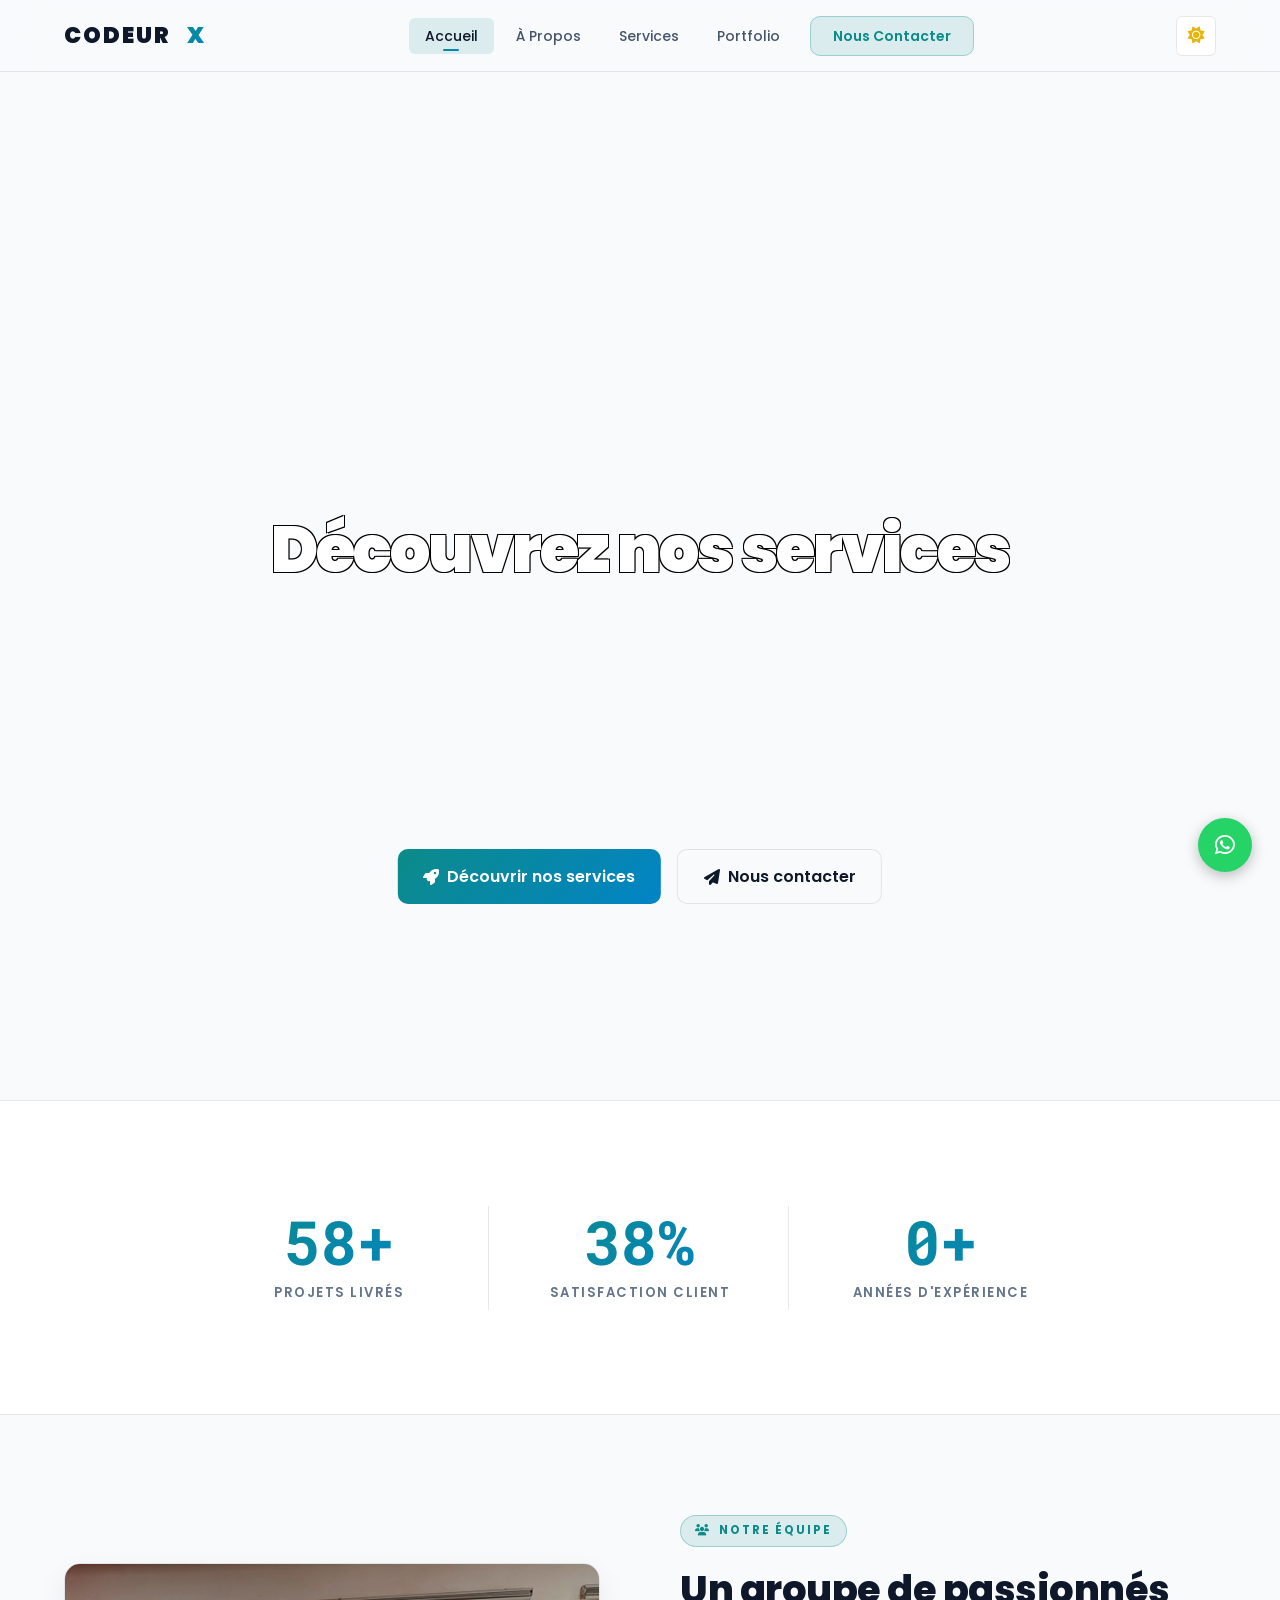
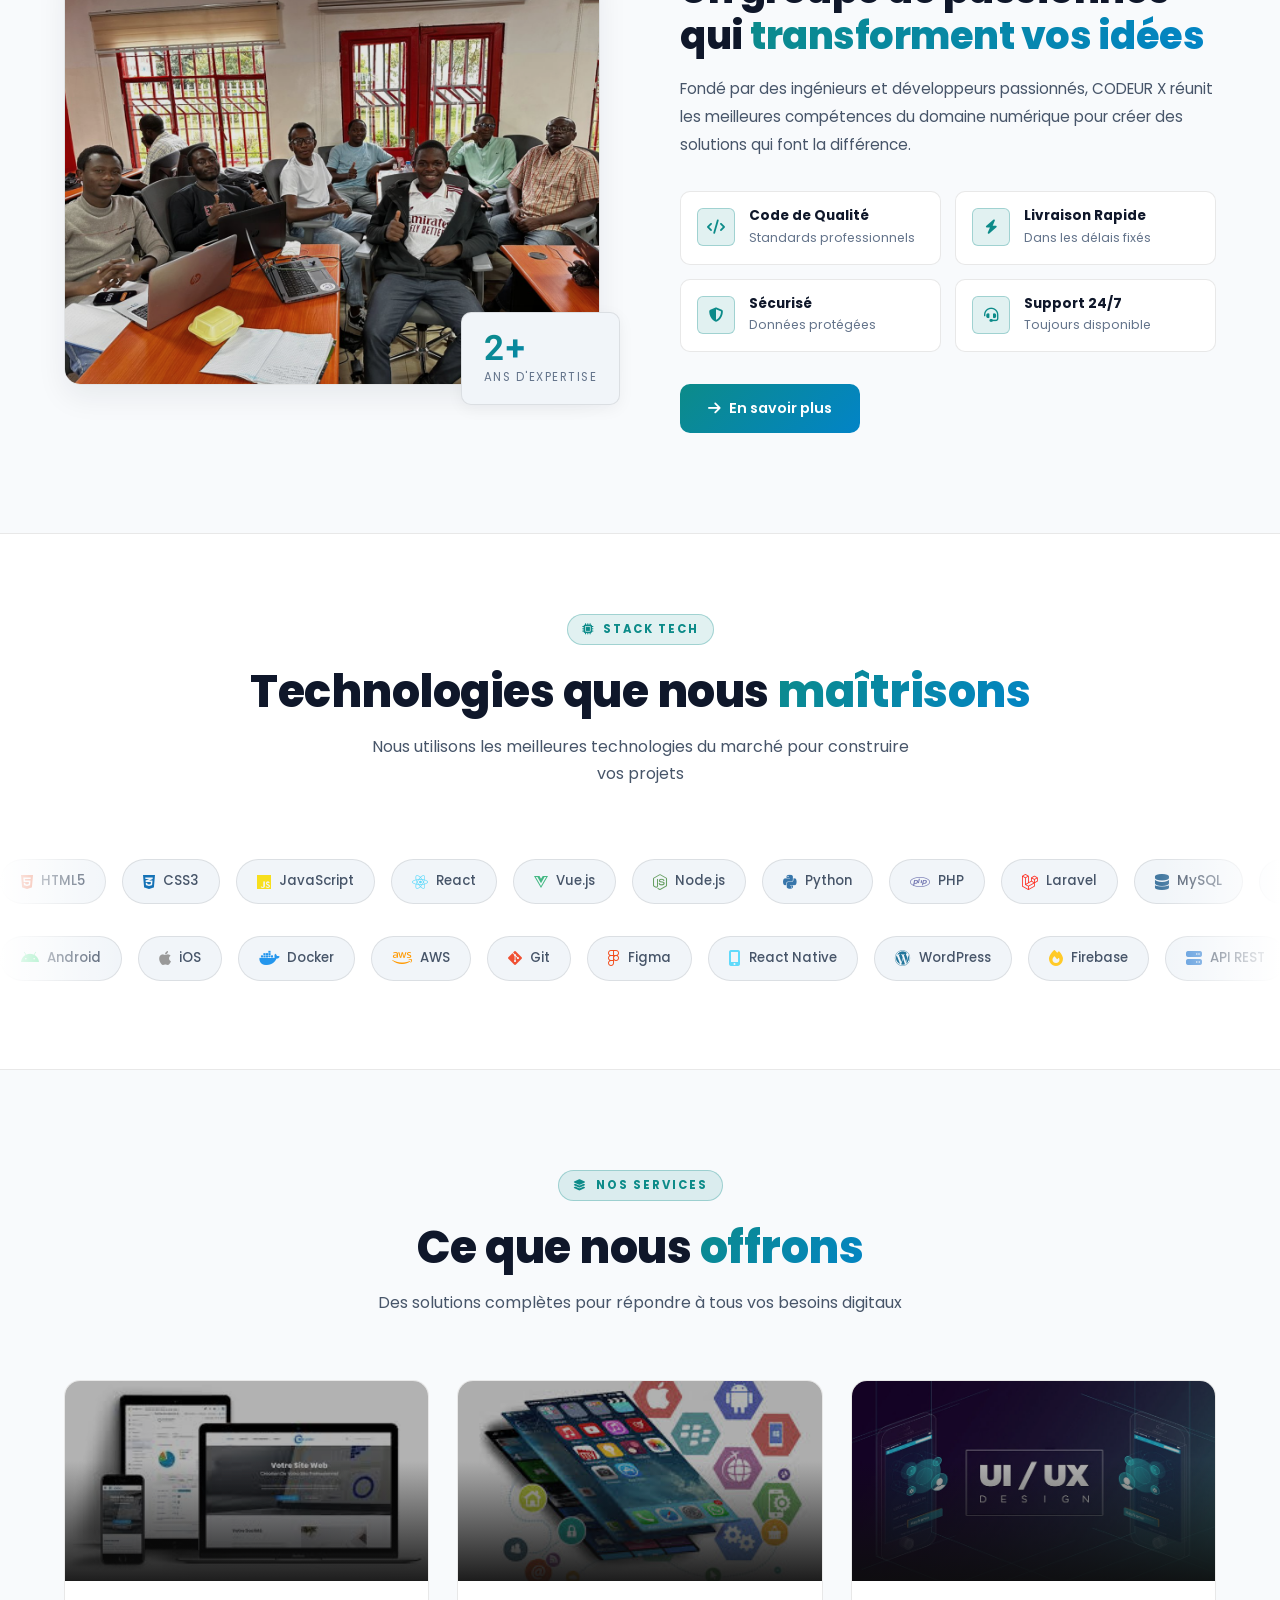
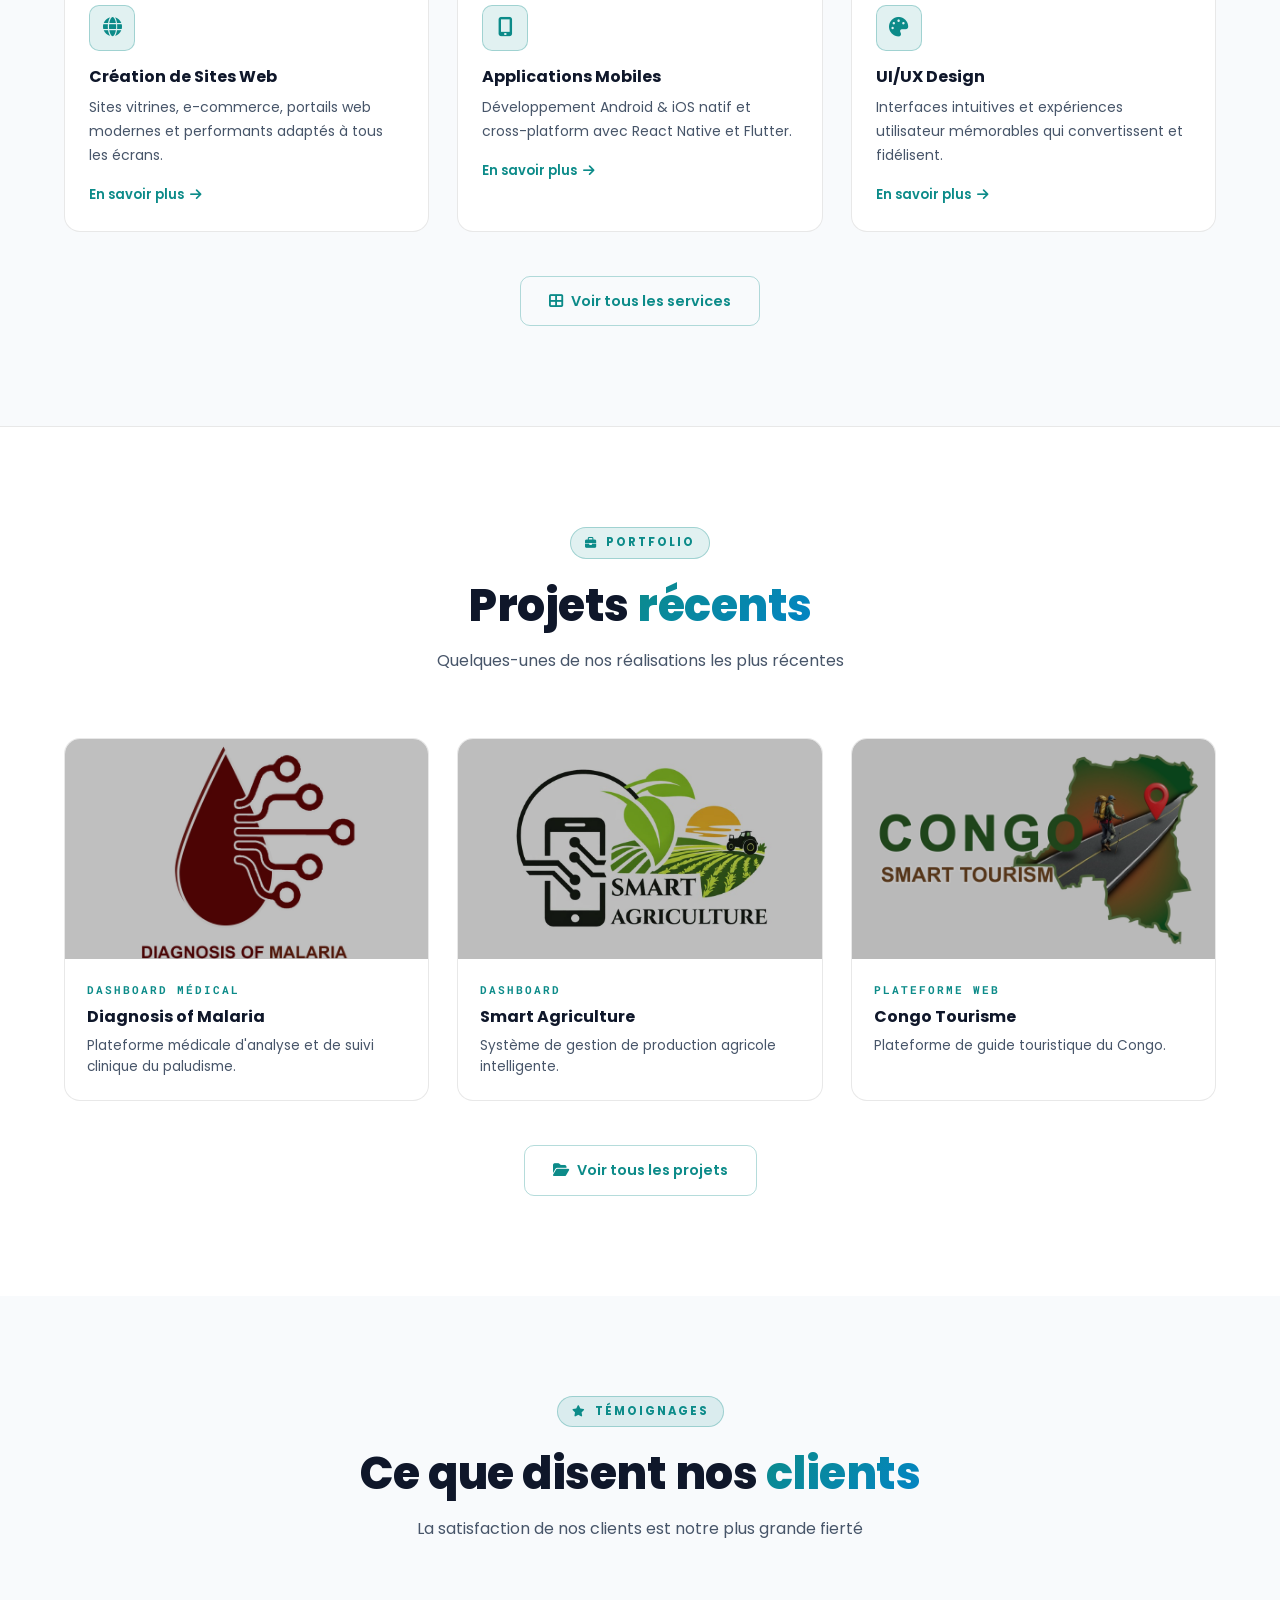
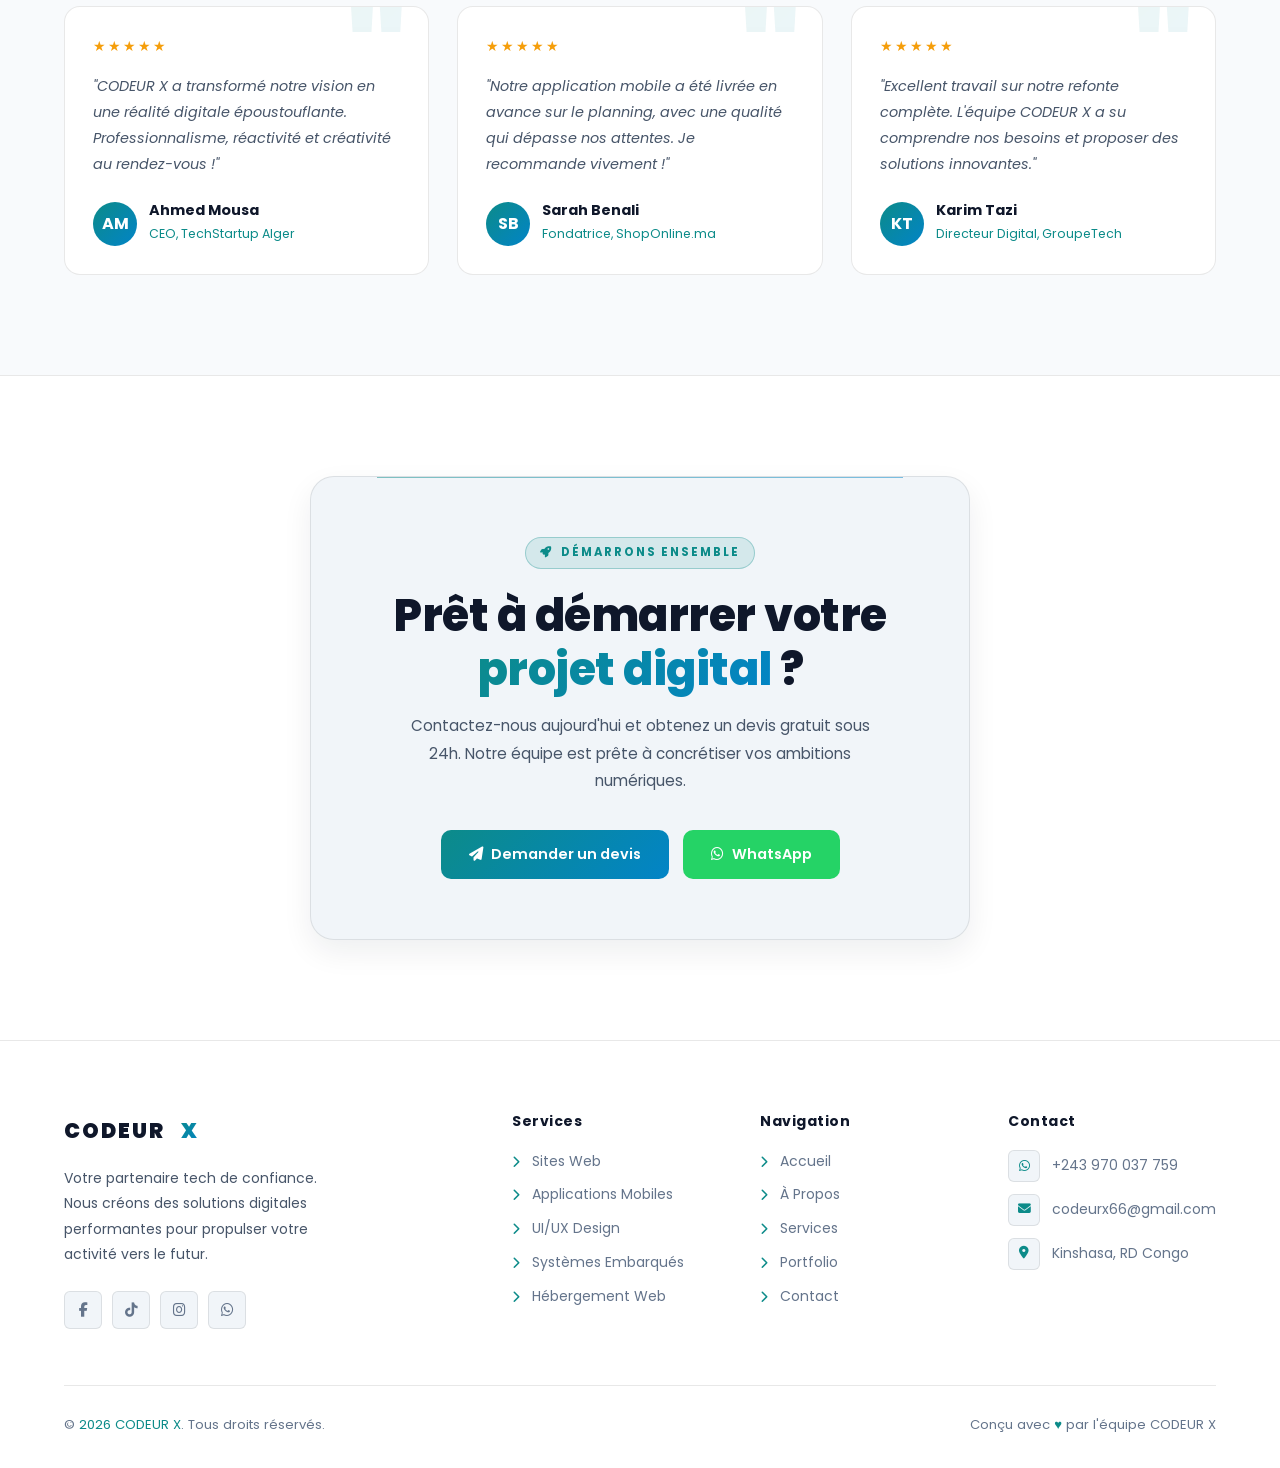
==== index.html @ e2719b49 "Ajout du 4ᵉ service Multimédia, deuxième vidéo hero, titre centré et boutons en bas" ====
<!DOCTYPE html>
<html lang="fr">

<head>
  <meta charset="UTF-8" />
  <meta name="viewport" content="width=device-width, initial-scale=1.0, maximum-scale=1.0, user-scalable=no" />
  <meta name="description"
    content="CODEUR X — Groupe de développeurs professionnels. Sites web, applications mobiles, UI/UX design et solutions digitales sur mesure." />
  <meta content="Codeur X, développement web, applications mobiles, UI/UX design, Congo" name="keywords" />
  <title>CODEUR X — Votre vision, notre code | Solutions Digitales</title>

  <link href="img/cx-4.png" rel="icon" />

  <!-- Fonts -->
  <link rel="preconnect" href="https://fonts.googleapis.com" />
  <link
    href="https://fonts.googleapis.com/css2?family=Poppins:wght@300;400;500;600;700;800;900&family=Roboto+Mono:wght@400;500;700&display=swap"
    rel="stylesheet" />

  <!-- Icons -->
  <link rel="stylesheet" href="https://cdn.jsdelivr.net/npm/@fortawesome/fontawesome-free@6.5.0/css/all.min.css" />

  <!-- Main CSS -->
  <link rel="stylesheet" href="css/style.css" />

  <script>
    (function () {
      const t = localStorage.getItem('cx-theme') ||
        (window.matchMedia && window.matchMedia('(prefers-color-scheme: light)').matches ? 'light' : 'dark');
      document.documentElement.setAttribute('data-theme', t);
    })();
  </script>

  <style>
    /* Scroll progress bar */
    #scrollProgress {
      position: fixed;
      top: 0;
      left: 0;
      height: 2px;
      width: 0%;
      background: var(--teal);
      z-index: 99999;
      transition: width 0.1s linear;
      box-shadow: none;
    }
  </style>
</head>

<body>

  <!-- Scroll Progress -->
  <div id="scrollProgress"></div>

  <!-- Nav Overlay (mobile) -->
  <div class="nav-overlay" id="navOverlay"></div>

  <!-- =====================
       NAVBAR
       ===================== -->
  <nav class="navbar" id="navbar">
    <div class="nav-inner">
      <a href="index.html" class="nav-logo" aria-label="CODEUR X Accueil">
        CODEUR&nbsp;<span class="logo-x">X</span>
      </a>

      <ul class="nav-menu" id="navMenu">
        <li><a href="index.html" class="nav-link active">Accueil</a></li>
        <li><a href="about.html" class="nav-link">À Propos</a></li>
        <li><a href="services.html" class="nav-link">Services</a></li>
        <li><a href="portfolio.html" class="nav-link">Portfolio</a></li>
        <li><a href="contact.html" class="nav-cta">Nous Contacter</a></li>
        <li class="nav-theme-item">
          <button class="theme-toggle mobile-theme-btn" aria-label="Changer de thème"
            title="Basculer Mode Clair / Sombre">
            <span class="theme-btn-content">
              <span class="theme-label"><i class="fas fa-circle-half-stroke"></i> Thème</span>
              <span class="theme-icons-box">
                <i class="fas fa-moon theme-icon-dark"></i>
                <i class="fas fa-sun theme-icon-light"></i>
              </span>
            </span>
          </button>
        </li>
      </ul>

      <div class="nav-actions">
        <button id="themeToggle" class="theme-toggle desktop-theme-btn" aria-label="Changer de thème"
          title="Basculer Mode Clair / Sombre">
          <i class="fas fa-moon theme-icon-dark"></i>
          <i class="fas fa-sun theme-icon-light"></i>
        </button>
        <button class="hamburger" id="hamburger" aria-label="Menu">
          <span></span><span></span><span></span>
        </button>
      </div>
    </div>
  </nav>

  <!-- =====================
       HERO SECTION
       ===================== -->
  <section class="hero" id="home">
    <video class="hero-video" src="video/video1.mp4" autoplay muted loop playsinline
      style="position:absolute;inset:0;width:100%;height:100%;object-fit:cover;z-index:1;"></video>
    <div class="hero-content container">
      <div class="hero-inner">
        <h1 class="hero-title hero-title-center">Découvrez nos services</h1>
        <div class="hero-actions hero-actions-bottom">
          <a href="services.html" class="btn btn-primary"><i class="fas fa-rocket"></i> Découvrir nos services</a>
          <a href="contact.html" class="btn btn-secondary"><i class="fas fa-paper-plane"></i> Nous contacter</a>
        </div>
      </div>
    </div>
  </section>

  <!-- =====================
       STATS SECTION
       ===================== -->
  <section class="stats-section">
    <div class="container">
      <div class="stats-grid">
        <div class="stat-item reveal">
          <div class="stat-number">
            <span class="stat-count" data-target="150" data-suffix="+">0+</span>
          </div>
          <div class="stat-label">Projets Livrés</div>
        </div>
        <div class="stat-item reveal delay-1">
          <div class="stat-number">
            <span class="stat-count" data-target="97" data-suffix="%">0%</span>
          </div>
          <div class="stat-label">Satisfaction Client</div>
        </div>
        <div class="stat-item reveal delay-2">
          <div class="stat-number">
            <span class="stat-count" data-target="2" data-suffix="+">0+</span>
          </div>
          <div class="stat-label">Années D'expérience</div>
        </div>
      </div>
    </div>
  </section>

  <!-- =====================
       ABOUT PREVIEW
       ===================== -->
  <section class="about-preview">
    <div class="container">
      <div class="about-preview-grid">
        <div class="about-image-wrap reveal-left">
          <div class="about-image-main">
            <img src="img/Equipe.jpeg" alt="Équipe CODEUR X" loading="lazy" />
          </div>
          <div class="about-badge-float">
            <div class="num">2+</div>
            <div class="lbl">Ans d'expertise</div>
          </div>
        </div>

        <div class="reveal-right">
          <div class="section-tag"><i class="fas fa-users"></i> Notre Équipe</div>
          <h2 style="font-size:clamp(1.6rem,3.5vw,2.4rem);margin-bottom:16px;letter-spacing:-0.5px;">
            Un groupe de passionnés qui <span class="gradient-text">transforment vos idées</span>
          </h2>
          <p style="color:var(--text-secondary);line-height:1.85;margin-bottom:30px;font-size:0.95rem;">
            Fondé par des ingénieurs et développeurs passionnés, CODEUR X réunit les meilleures compétences du
            domaine numérique pour créer des solutions qui font la différence.
          </p>

          <div class="about-features">
            <div class="feature-item">
              <div class="feature-icon"><i class="fas fa-code"></i></div>
              <div>
                <h5>Code de Qualité</h5>
                <p>Standards professionnels</p>
              </div>
            </div>
            <div class="feature-item">
              <div class="feature-icon"><i class="fas fa-bolt"></i></div>
              <div>
                <h5>Livraison Rapide</h5>
                <p>Dans les délais fixés</p>
              </div>
            </div>
            <div class="feature-item">
              <div class="feature-icon"><i class="fas fa-shield-alt"></i></div>
              <div>
                <h5>Sécurisé</h5>
                <p>Données protégées</p>
              </div>
            </div>
            <div class="feature-item">
              <div class="feature-icon"><i class="fas fa-headset"></i></div>
              <div>
                <h5>Support 24/7</h5>
                <p>Toujours disponible</p>
              </div>
            </div>
          </div>

          <div style="margin-top:32px;">
            <a href="about.html" class="btn btn-primary">
              <i class="fas fa-arrow-right"></i> En savoir plus
            </a>
          </div>
        </div>
      </div>
    </div>
  </section>

  <!-- =====================
       TECHNOLOGIES
       ===================== -->
  <section class="tech-section">
    <div class="container">
      <div class="section-header reveal">
        <div class="section-tag"><i class="fas fa-microchip"></i> Stack Tech</div>
        <h2>Technologies que nous <span class="gradient-text">maîtrisons</span></h2>
        <p>Nous utilisons les meilleures technologies du marché pour construire vos projets</p>
      </div>
    </div>

    <div class="tech-marquee-wrap" style="margin-bottom:16px;">
      <div class="tech-marquee">
        <div class="tech-item"><i class="fab fa-html5" style="color:#e34f26;"></i> HTML5</div>
        <div class="tech-item"><i class="fab fa-css3-alt" style="color:#1572b6;"></i> CSS3</div>
        <div class="tech-item"><i class="fab fa-js" style="color:#f7df1e;"></i> JavaScript</div>
        <div class="tech-item"><i class="fab fa-react" style="color:#61dafb;"></i> React</div>
        <div class="tech-item"><i class="fab fa-vuejs" style="color:#42b883;"></i> Vue.js</div>
        <div class="tech-item"><i class="fab fa-node-js" style="color:#68a063;"></i> Node.js</div>
        <div class="tech-item"><i class="fab fa-python" style="color:#3776ab;"></i> Python</div>
        <div class="tech-item"><i class="fab fa-php" style="color:#777bb4;"></i> PHP</div>
        <div class="tech-item"><i class="fab fa-laravel" style="color:#ff2d20;"></i> Laravel</div>
        <div class="tech-item"><i class="fas fa-database" style="color:#4479a1;"></i> MySQL</div>
        <div class="tech-item">
          <img src="img/Pc.png" alt="Packet Tracer" style="width:20px;height:20px;object-fit:contain;"> Packet Tracer
        </div>
        <div class="tech-item">
          <img src="img/gns.png" alt="GNS3" style="width:20px;height:20px;object-fit:contain;"> GNS3
        </div>
        <!-- Duplicate for infinite scroll -->
        <div class="tech-item"><i class="fab fa-html5" style="color:#e34f26;"></i> HTML5</div>
        <div class="tech-item"><i class="fab fa-css3-alt" style="color:#1572b6;"></i> CSS3</div>
        <div class="tech-item"><i class="fab fa-js" style="color:#f7df1e;"></i> JavaScript</div>
        <div class="tech-item"><i class="fab fa-react" style="color:#61dafb;"></i> React</div>
        <div class="tech-item"><i class="fab fa-vuejs" style="color:#42b883;"></i> Vue.js</div>
        <div class="tech-item"><i class="fab fa-node-js" style="color:#68a063;"></i> Node.js</div>
        <div class="tech-item"><i class="fab fa-python" style="color:#3776ab;"></i> Python</div>
        <div class="tech-item"><i class="fab fa-php" style="color:#777bb4;"></i> PHP</div>
        <div class="tech-item"><i class="fab fa-laravel" style="color:#ff2d20;"></i> Laravel</div>
        <div class="tech-item"><i class="fas fa-database" style="color:#4479a1;"></i> MySQL</div>
      </div>
    </div>

    <div class="tech-marquee-wrap">
      <div class="tech-marquee reverse">
        <div class="tech-item"><i class="fab fa-android" style="color:#3ddc84;"></i> Android</div>
        <div class="tech-item"><i class="fab fa-apple" style="color:#999;"></i> iOS</div>
        <div class="tech-item"><i class="fab fa-docker" style="color:#2496ed;"></i> Docker</div>
        <div class="tech-item"><i class="fab fa-aws" style="color:#ff9900;"></i> AWS</div>
        <div class="tech-item"><i class="fab fa-git-alt" style="color:#f05032;"></i> Git</div>
        <div class="tech-item"><i class="fab fa-figma" style="color:#f24e1e;"></i> Figma</div>
        <div class="tech-item"><i class="fas fa-mobile-alt" style="color:#61dafb;"></i> React Native</div>
        <div class="tech-item"><i class="fab fa-wordpress" style="color:#21759b;"></i> WordPress</div>
        <div class="tech-item"><i class="fas fa-fire" style="color:#ffca28;"></i> Firebase</div>
        <div class="tech-item"><i class="fas fa-server" style="color:#4a90d9;"></i> API REST</div>
        <!-- Duplicate -->
        <div class="tech-item"><i class="fab fa-android" style="color:#3ddc84;"></i> Android</div>
        <div class="tech-item"><i class="fab fa-apple" style="color:#999;"></i> iOS</div>
        <div class="tech-item"><i class="fab fa-docker" style="color:#2496ed;"></i> Docker</div>
        <div class="tech-item"><i class="fab fa-aws" style="color:#ff9900;"></i> AWS</div>
        <div class="tech-item"><i class="fab fa-git-alt" style="color:#f05032;"></i> Git</div>
        <div class="tech-item"><i class="fab fa-figma" style="color:#f24e1e;"></i> Figma</div>
        <div class="tech-item"><i class="fas fa-mobile-alt" style="color:#61dafb;"></i> React Native</div>
        <div class="tech-item"><i class="fab fa-wordpress" style="color:#21759b;"></i> WordPress</div>
        <div class="tech-item"><i class="fas fa-fire" style="color:#ffca28;"></i> Firebase</div>
        <div class="tech-item"><i class="fas fa-server" style="color:#4a90d9;"></i> API REST</div>
      </div>
    </div>
  </section>

  <!-- =====================
       SERVICES PREVIEW
       ===================== -->
  <section style="background:var(--bg-base);padding:100px 0;">
    <div class="container">
      <div class="section-header reveal">
        <div class="section-tag"><i class="fas fa-layer-group"></i> Nos Services</div>
        <h2>Ce que nous <span class="gradient-text">offrons</span></h2>
        <p>Des solutions complètes pour répondre à tous vos besoins digitaux</p>
      </div>

      <div class="grid-3">
        <div class="service-card reveal delay-1">
          <div class="service-card-img-wrap">
            <img class="service-card-img" src="img/Site.jpg" alt="Création de sites web" loading="lazy" />
            <div class="overlay"></div>
          </div>
          <div class="service-card-body">
            <div class="service-icon-wrap"><i class="fas fa-globe"></i></div>
            <h3>Création de Sites Web</h3>
            <p>Sites vitrines, e-commerce, portails web modernes et performants adaptés à tous les écrans.</p>
            <a href="services.html" class="service-link">En savoir plus <i class="fas fa-arrow-right"></i></a>
          </div>
        </div>

        <div class="service-card reveal delay-2">
          <div class="service-card-img-wrap">
            <img class="service-card-img" src="img/App.jpg" alt="Applications mobiles" loading="lazy" />
            <div class="overlay"></div>
          </div>
          <div class="service-card-body">
            <div class="service-icon-wrap"><i class="fas fa-mobile-alt"></i></div>
            <h3>Applications Mobiles</h3>
            <p>Développement Android &amp; iOS natif et cross-platform avec React Native et Flutter.</p>
            <a href="services.html" class="service-link">En savoir plus <i class="fas fa-arrow-right"></i></a>
          </div>
        </div>

        <div class="service-card reveal delay-3">
          <div class="service-card-img-wrap">
            <img class="service-card-img" src="img/Ux.jpg" alt="UI/UX Design" loading="lazy" />
            <div class="overlay"></div>
          </div>
          <div class="service-card-body">
            <div class="service-icon-wrap"><i class="fas fa-palette"></i></div>
            <h3>UI/UX Design</h3>
            <p>Interfaces intuitives et expériences utilisateur mémorables qui convertissent et fidélisent.</p>
            <a href="services.html" class="service-link">En savoir plus <i class="fas fa-arrow-right"></i></a>
          </div>
        </div>
      </div>

      <div style="text-align:center;margin-top:44px;">
        <a href="services.html" class="btn btn-ghost"><i class="fas fa-th-large"></i> Voir tous les services</a>
      </div>
    </div>
  </section>

  <!-- =====================
       RECENT PROJECTS
       ===================== -->
  <section style="background:var(--bg-surface);border-top:1px solid var(--border);padding:100px 0;">
    <div class="container">
      <div class="section-header reveal">
        <div class="section-tag"><i class="fas fa-briefcase"></i> Portfolio</div>
        <h2>Projets <span class="gradient-text">récents</span></h2>
        <p>Quelques-unes de nos réalisations les plus récentes</p>
      </div>

      <div class="grid-3">
        <!-- Projet 1 -->
        <div class="project-card reveal delay-1">
          <div class="project-img-wrap">
            <img class="project-img" src="img/malaria .jpeg" alt="Prédiction du Paludisme" loading="lazy" />
            <div class="project-overlay">
              <a href="portfolio.html" class="project-action"><i class="fas fa-eye"></i></a>
            </div>
          </div>
          <div class="project-body">
            <div class="project-cat">Dashboard Médical</div>
            <h3>Diagnosis of Malaria</h3>
            <p>Plateforme médicale d'analyse et de suivi clinique du paludisme.</p>
          </div>
        </div>

        <!-- Projet 2 -->
        <div class="project-card reveal delay-2">
          <div class="project-img-wrap">
            <img class="project-img" src="img/IMG-20260310-WA0003.jpg" alt="Smart Agriculture" loading="lazy" />
            <div class="project-overlay">
              <a href="portfolio.html" class="project-action"><i class="fas fa-eye"></i></a>
            </div>
          </div>
          <div class="project-body">
            <div class="project-cat">Dashboard</div>
            <h3>Smart Agriculture</h3>
            <p>Système de gestion de production agricole intelligente.</p>
          </div>
        </div>

        <!-- Projet 3 -->
        <div class="project-card reveal delay-3">
          <div class="project-img-wrap">
            <img class="project-img" src="img/CONGO T.jpeg" alt="Congo Tourisme" loading="lazy" />
            <div class="project-overlay">
              <a href="portfolio.html" class="project-action"><i class="fas fa-eye"></i></a>
            </div>
          </div>
          <div class="project-body">
            <div class="project-cat">Plateforme Web</div>
            <h3>Congo Tourisme</h3>
            <p>Plateforme de guide touristique du Congo.</p>
          </div>
        </div>
      </div>

      <div style="text-align:center;margin-top:44px;">
        <a href="portfolio.html" class="btn btn-ghost"><i class="fas fa-folder-open"></i> Voir tous les projets</a>
      </div>
    </div>
  </section>

  <!-- =====================
       TESTIMONIALS
       ===================== -->
  <section class="testimonials-section" style="padding:100px 0;">
    <div class="container">
      <div class="section-header reveal">
        <div class="section-tag"><i class="fas fa-star"></i> Témoignages</div>
        <h2>Ce que disent nos <span class="gradient-text">clients</span></h2>
        <p>La satisfaction de nos clients est notre plus grande fierté</p>
      </div>

      <div class="grid-3">
        <div class="testimonial-card reveal delay-1">
          <div class="testimonial-stars">★★★★★</div>
          <p class="testimonial-text">
            "CODEUR X a transformé notre vision en une réalité digitale époustouflante.
            Professionnalisme, réactivité et créativité au rendez-vous !"
          </p>
          <div class="testimonial-author">
            <div class="testimonial-avatar">AM</div>
            <div class="testimonial-info">
              <h5>Ahmed Mousa</h5>
              <span>CEO, TechStartup Alger</span>
            </div>
          </div>
        </div>

        <div class="testimonial-card reveal delay-2">
          <div class="testimonial-stars">★★★★★</div>
          <p class="testimonial-text">
            "Notre application mobile a été livrée en avance sur le planning, avec une qualité
            qui dépasse nos attentes. Je recommande vivement !"
          </p>
          <div class="testimonial-author">
            <div class="testimonial-avatar">SB</div>
            <div class="testimonial-info">
              <h5>Sarah Benali</h5>
              <span>Fondatrice, ShopOnline.ma</span>
            </div>
          </div>
        </div>

        <div class="testimonial-card reveal delay-3">
          <div class="testimonial-stars">★★★★★</div>
          <p class="testimonial-text">
            "Excellent travail sur notre refonte complète. L'équipe CODEUR X a su comprendre
            nos besoins et proposer des solutions innovantes."
          </p>
          <div class="testimonial-author">
            <div class="testimonial-avatar">KT</div>
            <div class="testimonial-info">
              <h5>Karim Tazi</h5>
              <span>Directeur Digital, GroupeTech</span>
            </div>
          </div>
        </div>
      </div>
    </div>
  </section>

  <!-- =====================
       CTA SECTION
       ===================== -->
  <section class="cta-section" style="padding:100px 0;">
    <div class="container">
      <div class="cta-inner reveal">
        <div class="section-tag" style="margin:0 auto 20px;display:inline-flex;">
          <i class="fas fa-rocket"></i> Démarrons ensemble
        </div>
        <h2>Prêt à démarrer votre <span class="gradient-text">projet digital</span> ?</h2>
        <p>
          Contactez-nous aujourd'hui et obtenez un devis gratuit sous 24h.
          Notre équipe est prête à concrétiser vos ambitions numériques.
        </p>
        <div class="cta-actions">
          <a href="contact.html" class="btn btn-primary">
            <i class="fas fa-paper-plane"></i> Demander un devis
          </a>
          <a href="https://wa.me/243970037759" target="_blank" rel="noopener" class="btn btn-whatsapp">
            <i class="fab fa-whatsapp"></i> WhatsApp
          </a>
        </div>
      </div>
    </div>
  </section>

  <!-- =====================
       FOOTER
       ===================== -->
  <footer>
    <div class="container">
      <div class="footer-grid">
        <!-- Brand -->
        <div class="footer-brand">
          <a href="index.html" class="nav-logo" style="margin-bottom:18px;">
            CODEUR&nbsp;<span class="logo-x">X</span>
          </a>
          <p>
            Votre partenaire tech de confiance. Nous créons des solutions digitales
            performantes pour propulser votre activité vers le futur.
          </p>
          <div class="footer-socials">
            <a href="https://www.facebook.com/profile.php?id=61570772911684" target="_blank" rel="noopener"
              class="social-btn" aria-label="Facebook"><i class="fab fa-facebook-f"></i></a>
            <a href="https://www.tiktok.com/@codeur.x1?_r=1&_t=ZS-95mpoXJuXHV" target="_blank" rel="noopener"
              class="social-btn" aria-label="TikTok"><i class="fab fa-tiktok"></i></a>
            <a href="https://www.instagram.com/codeurxofficiel?igsh=aXc1eXVkdDEwazN4" target="_blank" rel="noopener"
              class="social-btn" aria-label="Instagram"><i class="fab fa-instagram"></i></a>
            <a href="https://wa.me/243970037759" target="_blank" rel="noopener" class="social-btn"
              aria-label="WhatsApp"><i class="fab fa-whatsapp"></i></a>
          </div>
        </div>

        <!-- Services -->
        <div class="footer-col">
          <h4>Services</h4>
          <ul>
            <li><a href="services.html"><i class="fas fa-chevron-right"></i> Sites Web</a></li>
            <li><a href="services.html"><i class="fas fa-chevron-right"></i> Applications Mobiles</a></li>
            <li><a href="services.html"><i class="fas fa-chevron-right"></i> UI/UX Design</a></li>
            <li><a href="services.html"><i class="fas fa-chevron-right"></i> Systèmes Embarqués</a></li>
            <li><a href="services.html"><i class="fas fa-chevron-right"></i> Hébergement Web</a></li>
          </ul>
        </div>

        <!-- Navigation -->
        <div class="footer-col">
          <h4>Navigation</h4>
          <ul>
            <li><a href="index.html"><i class="fas fa-chevron-right"></i> Accueil</a></li>
            <li><a href="about.html"><i class="fas fa-chevron-right"></i> À Propos</a></li>
            <li><a href="services.html"><i class="fas fa-chevron-right"></i> Services</a></li>
            <li><a href="portfolio.html"><i class="fas fa-chevron-right"></i> Portfolio</a></li>
            <li><a href="contact.html"><i class="fas fa-chevron-right"></i> Contact</a></li>
          </ul>
        </div>

        <!-- Contact -->
        <div class="footer-col">
          <h4>Contact</h4>
          <div class="footer-contact-item">
            <div class="icon"><i class="fab fa-whatsapp"></i></div>
            <span>+243 970 037 759</span>
          </div>
          <div class="footer-contact-item">
            <div class="icon"><i class="fas fa-envelope"></i></div>
            <span>codeurx66@gmail.com</span>
          </div>
          <div class="footer-contact-item">
            <div class="icon"><i class="fas fa-map-marker-alt"></i></div>
            <span>Kinshasa, RD Congo</span>
          </div>
        </div>
      </div>

      <!-- Footer Bottom -->
      <div class="footer-bottom">
        <p>© <span id="footerYear">2026</span> <span>CODEUR X</span>. Tous droits réservés.</p>
        <p>Conçu avec <span style="color:var(--teal)">♥</span> par l'équipe CODEUR X</p>
      </div>
    </div>
  </footer>

  <!-- WhatsApp Float -->
  <a href="https://wa.me/243970037759" class="whatsapp-float" target="_blank" rel="noopener" aria-label="WhatsApp">
    <i class="fab fa-whatsapp"></i>
    <span class="tooltip">Contactez-nous sur WhatsApp</span>
  </a>

  <!-- Scroll to top -->
  <button class="scroll-top" id="scrollTop" aria-label="Retour en haut">
    <i class="fas fa-chevron-up"></i>
  </button>

  <!-- Toast -->
  <div class="toast" id="toast">
    <div class="toast-content">
      <div class="toast-icon"><i class="fas fa-check"></i></div>
      <div class="toast-text">
        <h5>Succès</h5>
        <p>Message envoyé avec succès</p>
      </div>
    </div>
  </div>

  <script src="js/script.js"></script>
</body>

</html>
---- css/style.css ----
/* ===================================
   CODEUR X — Dark Tech Redesign
   Inspired: Vercel · Linear · Raycast
   =================================== */

@import url('https://fonts.googleapis.com/css2?family=Poppins:wght@300;400;500;600;700;800;900&family=Inter:wght@300;400;500;600;700&family=Roboto+Mono:wght@400;500;700&display=swap');

/* ---- CSS Variables & Themes ---- */
:root, [data-theme="dark"] {
  /* Dark palette */
  --bg-base:      #080808;
  --bg-surface:   #0e0e0e;
  --bg-elevated:  #151515;
  --bg-card:      #121212;

  --nav-bg:          rgba(8, 8, 8, 0.82);
  --nav-bg-scrolled: rgba(8, 8, 8, 0.96);

  /* Brand colors — Codeur X */
  --teal:         #0E9A98;
  --cyan:         #14B8C8;
  --teal-dim:     rgba(14, 154, 152, 0.15);
  --cyan-dim:     rgba(20, 184, 200, 0.12);
  --gradient:     linear-gradient(135deg, #0E9A98 0%, #14B8C8 100%);
  --gradient-text: linear-gradient(135deg, #0E9A98, #14B8C8);

  /* Text */
  --text-primary:  #f3f4f6;
  --text-secondary:#a1a1aa;
  --text-muted:    #71717a;
  --white:         #ffffff;

  /* Borders */
  --border:        rgba(255, 255, 255, 0.08);
  --border-hover:  rgba(20, 184, 200, 0.4);
  --border-accent: rgba(14, 154, 152, 0.35);

  /* Shadows (clean, no neon glows) */
  --glow-teal:     none;
  --glow-cyan:     none;
  --shadow-card:   0 4px 20px rgba(0, 0, 0, 0.3);
  --shadow-lg:     0 12px 40px rgba(0, 0, 0, 0.45);

  /* Misc */
  --card-overlay:  rgba(8, 8, 8, 0.88);
  --grid-line:     rgba(255, 255, 255, 0.025);
  --cursor-ring:   rgba(20, 184, 200, 0.35);
  --input-bg:      #151515;
}

[data-theme="light"] {
  /* Light palette */
  --bg-base:      #f8fafc;
  --bg-surface:   #ffffff;
  --bg-elevated:  #f1f5f9;
  --bg-card:      #ffffff;

  --nav-bg:          rgba(248, 250, 252, 0.85);
  --nav-bg-scrolled: rgba(255, 255, 255, 0.96);

  /* Brand colors */
  --teal:         #0c8b89;
  --cyan:         #0284c7;
  --teal-dim:     rgba(12, 139, 137, 0.12);
  --cyan-dim:     rgba(2, 132, 199, 0.1);
  --gradient:     linear-gradient(135deg, #0c8b89 0%, #0284c7 100%);
  --gradient-text: linear-gradient(135deg, #0c8b89, #0284c7);

  /* Text */
  --text-primary:  #0f172a;
  --text-secondary:#475569;
  --text-muted:    #64748b;
  --white:         #ffffff;

  /* Borders */
  --border:        rgba(0, 0, 0, 0.09);
  --border-hover:  rgba(12, 139, 137, 0.45);
  --border-accent: rgba(12, 139, 137, 0.3);

  /* Shadows */
  --glow-teal:     none;
  --glow-cyan:     none;
  --shadow-card:   0 4px 16px rgba(15, 23, 42, 0.05);
  --shadow-lg:     0 12px 30px rgba(15, 23, 42, 0.07);

  /* Misc */
  --card-overlay:  rgba(255, 255, 255, 0.92);
  --grid-line:     rgba(0, 0, 0, 0.035);
  --cursor-ring:   rgba(12, 139, 137, 0.35);
  --input-bg:      #ffffff;
}

:root {
  /* Fonts */
  --font-main: 'Poppins', sans-serif;
  --font-mono: 'Roboto Mono', monospace;

  /* Radii & timings */
  --radius-sm:   6px;
  --radius:      10px;
  --radius-lg:   16px;
  --radius-xl:   24px;
  --radius-full: 9999px;
  --nav-height:  72px;
  --transition:  all 0.3s cubic-bezier(0.4,0,0.2,1);
  --transition-slow: all 0.6s cubic-bezier(0.4,0,0.2,1);
}

/* ===================================
   RESET & BASE
   =================================== */
*, *::before, *::after {
  margin: 0;
  padding: 0;
  box-sizing: border-box;
}

html {
  scroll-behavior: smooth;
  font-size: 16px;
}

body {
  font-family: var(--font-main);
  background-color: var(--bg-base);
  color: var(--text-primary);
  line-height: 1.7;
  overflow-x: hidden;
  -webkit-font-smoothing: antialiased;
  cursor: default;
}

a {
  text-decoration: none;
  color: inherit;
  transition: var(--transition);
  cursor: pointer;
}

ul { list-style: none; }

img {
  max-width: 100%;
  height: auto;
  display: block;
}

button { 
  cursor: pointer; 
  font-family: inherit;
}

.container {
  width: 100%;
  max-width: 1200px;
  margin: 0 auto;
  padding: 0 24px;
}

/* ===================================
   SCROLLBAR
   =================================== */
::-webkit-scrollbar { width: 6px; }
::-webkit-scrollbar-track { background: var(--bg-base); }
::-webkit-scrollbar-thumb { background: var(--teal); border-radius: 3px; }

::selection { background: var(--teal); color: var(--white); }

/* ===================================
   NATURAL CURSOR (No artificial lag cursor)
   =================================== */
#cursor-dot,
#cursor-ring {
  display: none !important;
}

/* ===================================
   GRID BACKGROUND (hero)
   =================================== */
.grid-bg {
  position: absolute;
  inset: 0;
  background-image:
    linear-gradient(rgba(255,255,255,0.03) 1px, transparent 1px),
    linear-gradient(90deg, rgba(255,255,255,0.03) 1px, transparent 1px);
  background-size: 60px 60px;
  pointer-events: none;
  z-index: 0;
}

.grid-bg::after {
  content: '';
  position: absolute;
  inset: 0;
  background: radial-gradient(ellipse 70% 70% at 50% 0%, rgba(14,154,152,0.12) 0%, transparent 60%);
}

/* ===================================
   PAGE LOADER (Immediate, No Artificial Wait)
   =================================== */
.page-loader {
  display: none !important;
}

.page-loader.hidden {
  opacity: 0;
  visibility: hidden;
  pointer-events: none;
}

.loader-logo {
  position: relative;
  width: 90px;
  height: 90px;
  display: flex;
  align-items: center;
  justify-content: center;
}

.loader-logo img {
  width: 70px;
  height: 70px;
  object-fit: contain;
  animation: loaderFloat 2.4s ease-in-out infinite;
  filter: none;
}

.loader-ring {
  position: absolute;
  inset: 0;
  border-radius: 50%;
  border: 1px solid transparent;
  border-top-color: var(--teal);
  border-right-color: var(--cyan);
  animation: spin 1.2s linear infinite;
}

.loader-ring-outer {
  position: absolute;
  inset: -10px;
  border-radius: 50%;
  border: 1px solid rgba(14,154,152,0.2);
  border-bottom-color: var(--teal);
  animation: spin 2s linear infinite reverse;
}

@keyframes loaderFloat {
  0%,100% { transform: translateY(0); }
  50% { transform: translateY(-10px); }
}

.loader-bar {
  width: 180px;
  height: 2px;
  background: rgba(255,255,255,0.08);
  border-radius: 2px;
  overflow: hidden;
}

.loader-progress {
  height: 100%;
  background: var(--gradient);
  border-radius: 2px;
  animation: loadProgress 1.6s cubic-bezier(0.65,0,0.35,1) forwards;
  box-shadow: none;
}

.loader-label {
  font-family: var(--font-mono);
  font-size: 0.78rem;
  color: var(--text-muted);
  letter-spacing: 3px;
  text-transform: uppercase;
  animation: blink 1.5s ease-in-out infinite;
}

@keyframes loadProgress {
  from { width: 0%; }
  to { width: 100%; }
}

/* ===================================
   NAVIGATION
   =================================== */
.navbar {
  position: fixed;
  top: 0; left: 0; right: 0;
  height: var(--nav-height);
  z-index: 1000;
  padding: 0 24px;
  background: var(--nav-bg);
  backdrop-filter: blur(20px) saturate(180%);
  -webkit-backdrop-filter: blur(20px) saturate(180%);
  border-bottom: 1px solid var(--border);
  transition: var(--transition);
}

.navbar.scrolled {
  background: var(--nav-bg-scrolled);
  border-bottom-color: var(--border);
  box-shadow: var(--shadow-card);
}

.nav-inner {
  max-width: 1200px;
  margin: 0 auto;
  height: 100%;
  display: flex;
  align-items: center;
  justify-content: space-between;
  padding: 0 24px;
}

.nav-logo {
  display: flex;
  align-items: center;
  gap: 10px;
  font-family: var(--font-main);
  font-size: 1.4rem;
  font-weight: 900;
  letter-spacing: 2px;
  text-transform: uppercase;
  color: var(--text-primary);
  transition: var(--transition);
}

.nav-logo:hover { opacity: 0.85; }

.logo-x {
  background: var(--gradient-text);
  -webkit-background-clip: text;
  -webkit-text-fill-color: transparent;
  background-clip: text;
}

.nav-menu {
  display: flex;
  align-items: center;
  gap: 6px;
}

.nav-link {
  padding: 8px 16px;
  border-radius: var(--radius-sm);
  font-size: 0.875rem;
  font-weight: 500;
  color: var(--text-secondary);
  transition: var(--transition);
  position: relative;
}

.nav-link:hover, .nav-link.active {
  color: var(--text-primary);
  background: var(--teal-dim);
}

.nav-link.active::after {
  content: '';
  position: absolute;
  bottom: 3px;
  left: 50%;
  transform: translateX(-50%);
  width: 16px;
  height: 2px;
  background: var(--gradient);
  border-radius: 2px;
}

.nav-cta {
  padding: 9px 22px;
  background: var(--teal-dim);
  border: 1px solid var(--border-accent);
  border-radius: var(--radius);
  font-size: 0.875rem;
  font-weight: 600;
  color: var(--teal);
  margin-left: 8px;
  transition: var(--transition);
}

.nav-cta:hover {
  background: var(--teal);
  color: var(--white);
  border-color: var(--teal);
  box-shadow: none;
}

/* Nav Actions & Theme Switcher */
.nav-actions {
  display: flex;
  align-items: center;
  gap: 12px;
}

.theme-toggle {
  width: 40px;
  height: 40px;
  border-radius: var(--radius-sm);
  background: var(--bg-surface);
  border: 1px solid var(--border);
  color: var(--text-secondary);
  display: flex;
  align-items: center;
  justify-content: center;
  font-size: 1.05rem;
  cursor: pointer;
  transition: var(--transition);
  position: relative;
  overflow: hidden;
}

.theme-toggle:hover {
  border-color: var(--border-hover);
  color: var(--cyan);
  transform: translateY(-2px);
  box-shadow: none;
}

.theme-icon-dark, .theme-icon-light {
  transition: transform 0.4s cubic-bezier(0.4, 0, 0.2, 1), opacity 0.3s ease;
  position: absolute;
}

/* Dark theme active: show moon, hide sun */
[data-theme="dark"] .theme-icon-dark,
:root:not([data-theme="light"]) .theme-icon-dark {
  opacity: 1;
  transform: rotate(0) scale(1);
}

[data-theme="dark"] .theme-icon-light,
:root:not([data-theme="light"]) .theme-icon-light {
  opacity: 0;
  transform: rotate(90deg) scale(0);
}

/* Light theme active: show sun, hide moon */
[data-theme="light"] .theme-icon-dark {
  opacity: 0;
  transform: rotate(-90deg) scale(0);
}

[data-theme="light"] .theme-icon-light {
  opacity: 1;
  transform: rotate(0) scale(1);
  color: #eab308;
}

/* Nav theme item (hidden on desktop, active in hamburger on mobile) */
.nav-theme-item {
  display: none;
}

/* Hamburger */
.hamburger {
  display: none;
  flex-direction: column;
  justify-content: center;
  align-items: center;
  gap: 5.5px;
  cursor: pointer;
  width: 42px;
  height: 42px;
  padding: 8px;
  border-radius: var(--radius-sm);
  background: rgba(255, 255, 255, 0.08);
  border: 1px solid rgba(255, 255, 255, 0.2);
  transition: var(--transition);
  z-index: 1100;
}

.hamburger:hover {
  background: rgba(255, 255, 255, 0.14);
  border-color: rgba(255, 255, 255, 0.35);
}

.hamburger span {
  display: block;
  width: 22px;
  height: 2.5px;
  background: #ffffff !important;
  border-radius: 2px;
  transition: all 0.3s cubic-bezier(0.4, 0, 0.2, 1);
}

/* Light Mode : Hamburger en noir pur et net pour une visibilité totale */
[data-theme="light"] .hamburger {
  background: rgba(0, 0, 0, 0.05);
  border: 1px solid rgba(0, 0, 0, 0.18);
}

[data-theme="light"] .hamburger:hover {
  background: rgba(0, 0, 0, 0.09);
  border-color: rgba(0, 0, 0, 0.28);
}

[data-theme="light"] .hamburger span {
  background: #000000 !important;
}

.hamburger.active span:nth-child(1) { transform: translateY(8px) rotate(45deg); }
.hamburger.active span:nth-child(2) { opacity: 0; transform: scaleX(0); }
.hamburger.active span:nth-child(3) { transform: translateY(-8px) rotate(-45deg); }

.nav-overlay {
  display: none;
  position: fixed;
  inset: 0;
  background: rgba(0,0,0,0.7);
  z-index: 999;
  backdrop-filter: blur(4px);
}

/* ===================================
   SECTIONS & TYPOGRAPHY
   =================================== */
section { padding: 100px 0; }

h1,h2,h3,h4,h5,h6 {
  font-family: var(--font-main);
  font-weight: 800;
  color: var(--text-primary);
  line-height: 1.2;
}

.gradient-text {
  background: var(--gradient-text);
  -webkit-background-clip: text;
  -webkit-text-fill-color: transparent;
  background-clip: text;
}

.section-tag {
  display: inline-flex;
  align-items: center;
  gap: 8px;
  padding: 5px 14px;
  background: var(--teal-dim);
  border: 1px solid var(--border-accent);
  border-radius: var(--radius-full);
  font-size: 0.72rem;
  font-weight: 700;
  color: var(--teal);
  letter-spacing: 2px;
  text-transform: uppercase;
  margin-bottom: 20px;
}

.section-tag i { font-size: 0.7rem; }

.section-header {
  text-align: center;
  margin-bottom: 64px;
}

.section-header h2 {
  font-size: clamp(1.9rem, 4vw, 2.8rem);
  margin-bottom: 14px;
  letter-spacing: -0.5px;
}

.section-header p {
  font-size: 1rem;
  color: var(--text-secondary);
  max-width: 560px;
  margin: 0 auto;
}

/* Dividers */
.section-divider {
  height: 1px;
  background: linear-gradient(90deg, transparent, var(--border), transparent);
  margin: 0;
}

/* ===================================
   BUTTONS
   =================================== */
.btn {
  display: inline-flex;
  align-items: center;
  gap: 8px;
  padding: 12px 28px;
  border-radius: var(--radius);
  font-family: var(--font-main);
  font-size: 0.9rem;
  font-weight: 600;
  border: none;
  transition: var(--transition);
  position: relative;
  overflow: hidden;
}

.btn-primary {
  background: var(--gradient);
  color: var(--white);
  box-shadow: none;
}

.btn-primary:hover {
  transform: translateY(-2px);
  filter: brightness(1.08);
  box-shadow: none;
}

.btn-secondary {
  background: rgba(255,255,255,0.06);
  color: var(--text-primary);
  border: 1px solid var(--border);
}

.btn-secondary:hover {
  background: rgba(255,255,255,0.1);
  border-color: rgba(255,255,255,0.15);
  transform: translateY(-2px);
}

.btn-ghost {
  background: transparent;
  color: var(--teal);
  border: 1px solid var(--border-accent);
}

.btn-ghost:hover {
  background: var(--teal-dim);
  transform: translateY(-2px);
  box-shadow: none;
}

.btn-whatsapp {
  background: #25D366;
  color: var(--white);
  box-shadow: none;
}

.btn-whatsapp:hover {
  transform: translateY(-2px);
  filter: brightness(1.08);
  box-shadow: none;
}

/* ===================================
   HERO
   =================================== */
.hero {
  min-height: 100vh;
  display: flex;
  align-items: center;
  position: relative;
  overflow: hidden;
  background: var(--bg-base);
}

#hero-canvas {
  position: absolute;
  inset: 0;
  z-index: 1;
  pointer-events: auto;
}

.hero-glow-orb {
  display: none !important;
}

.hero-content {
  position: relative;
  z-index: 2;
  width: 100%;
}

.hero-inner {
  display: grid;
  grid-template-columns: 1fr 1fr;
  gap: 64px;
  align-items: center;
  padding: var(--nav-height) 0 0;
  min-height: 100vh;
}

/* Hero text */
.hero-eyebrow {
  display: inline-flex;
  align-items: center;
  gap: 10px;
  margin-bottom: 24px;
}

.hero-badge {
  padding: 5px 14px;
  background: var(--teal-dim);
  border: 1px solid var(--border-accent);
  border-radius: var(--radius-full);
  font-family: var(--font-mono);
  font-size: 0.72rem;
  font-weight: 600;
  color: var(--teal);
  letter-spacing: 2px;
  text-transform: uppercase;
}

.hero-badge .dot {
  display: inline-block;
  width: 6px; height: 6px;
  border-radius: 50%;
  background: #25D366;
  animation: blink 1.5s ease infinite;
  margin-right: 4px;
  vertical-align: middle;
}

.hero-title {
  font-size: clamp(2.2rem, 5vw, 3.8rem);
  font-weight: 900;
  color: var(--text-primary);
  line-height: 1.1;
  margin-bottom: 20px;
  letter-spacing: -2px;
}

.hero-title .brand-name {
  background: var(--gradient-text);
  -webkit-background-clip: text;
  -webkit-text-fill-color: transparent;
  background-clip: text;
  display: block;
}

.hero-typed-wrap {
  display: flex;
  align-items: center;
  gap: 10px;
  font-family: var(--font-mono);
  font-size: clamp(0.85rem, 1.5vw, 1rem);
  color: var(--teal);
  margin-bottom: 28px;
  height: 26px;
}

.hero-typed-wrap .prefix {
  color: var(--text-muted);
}

.hero-typed-wrap #typedText {
  color: var(--cyan);
}

.hero-typed-wrap .cursor {
  width: 2px; height: 18px;
  background: var(--cyan);
  border-radius: 2px;
  animation: blink 1s infinite;
  flex-shrink: 0;
}

.hero-desc {
  font-size: 1rem;
  color: var(--text-secondary);
  line-height: 1.8;
  margin-bottom: 40px;
  max-width: 480px;
}

.hero-desc strong {
  color: var(--text-primary);
  font-weight: 600;
}

.hero-actions {
  display: flex;
  flex-wrap: wrap;
  gap: 14px;
  margin-bottom: 56px;
}

/* Hero stats */
.hero-stats {
  display: flex;
  gap: 40px;
  padding-top: 32px;
  border-top: 1px solid var(--border);
}

.hero-stat-item {}

.hero-stat-num {
  font-family: var(--font-mono);
  font-size: 1.6rem;
  font-weight: 700;
  background: var(--gradient-text);
  -webkit-background-clip: text;
  -webkit-text-fill-color: transparent;
  background-clip: text;
  line-height: 1;
  margin-bottom: 4px;
}

.hero-stat-label {
  font-size: 0.75rem;
  color: var(--text-muted);
  text-transform: uppercase;
  letter-spacing: 1px;
}

/* Hero visual — code window */
.hero-visual {
  position: relative;
  display: flex;
  justify-content: center;
  align-items: center;
  animation: fadeInRight 1s ease both 0.3s;
}

.code-window {
  background: #0d1117;
  border: 1px solid rgba(255,255,255,0.09);
  border-radius: var(--radius-lg);
  overflow: hidden;
  width: 100%;
  max-width: 500px;
  box-shadow: 0 30px 80px rgba(0,0,0,0.5), 0 0 0 1px rgba(255,255,255,0.04);
  animation: floatSlow 5s ease-in-out infinite;
}

.code-window-header {
  padding: 14px 20px;
  background: #161b22;
  display: flex;
  align-items: center;
  gap: 8px;
  border-bottom: 1px solid rgba(255,255,255,0.06);
}

.code-dot {
  width: 12px; height: 12px;
  border-radius: 50%;
  flex-shrink: 0;
}
.code-dot.red    { background: #ff5f57; }
.code-dot.yellow { background: #febc2e; }
.code-dot.green  { background: #28c840; }

.code-title {
  font-family: var(--font-mono);
  font-size: 0.75rem;
  color: #555;
  margin-left: 8px;
}

.code-body {
  padding: 20px;
  font-family: var(--font-mono);
  font-size: 0.8rem;
  line-height: 2;
  overflow-x: auto;
}

.code-line {
  display: flex;
  gap: 16px;
}

.line-num {
  color: #3d4451;
  min-width: 16px;
  text-align: right;
  user-select: none;
  flex-shrink: 0;
}

.code-kw  { color: #ff7b72; }
.code-fn  { color: #79c0ff; }
.code-str { color: #a5d6ff; }
.code-val { color: #ffa657; }
.code-cm  { color: #8b949e; }
.code-br  { color: #79c0ff; }
.code-op  { color: #c9d1d9; }
.code-prop { color: #d2a8ff; }

/* Floating tech tags */
.ftag {
  position: absolute;
  background: rgba(20,20,20,0.9);
  border: 1px solid var(--border);
  border-radius: 10px;
  padding: 8px 14px;
  font-size: 0.78rem;
  font-weight: 600;
  color: var(--text-primary);
  display: flex;
  align-items: center;
  gap: 8px;
  white-space: nowrap;
  backdrop-filter: blur(10px);
  box-shadow: var(--shadow-card);
  transition: var(--transition);
}

.ftag i { color: var(--teal); }

.ftag:nth-child(1) { top: 10%; right: -24px; animation: floatSlow 3.5s ease-in-out infinite; }
.ftag:nth-child(2) { bottom: 20%; left: -24px; animation: floatSlow 4.5s ease-in-out infinite 1s; }
.ftag:nth-child(3) { top: 55%; right: -14px; animation: floatSlow 4s ease-in-out infinite 0.5s; }

/* ===================================
   STATS SECTION
   =================================== */
.stats-section {
  padding: 70px 0;
  background: var(--bg-surface);
  border-top: 1px solid var(--border);
  border-bottom: 1px solid var(--border);
}

.stats-grid {
  display: grid;
  grid-template-columns: repeat(3, 1fr);
  gap: 2px;
  max-width: 900px;
  margin: 0 auto;
}

.stat-item {
  text-align: center;
  padding: 40px 32px;
  position: relative;
  transition: var(--transition);
}

.stat-item:not(:last-child)::after {
  content: '';
  position: absolute;
  right: 0; top: 20%; bottom: 20%;
  width: 1px;
  background: var(--border);
}

.stat-item:hover .stat-number { text-shadow: 0 0 40px rgba(14,154,152,0.4); }

.stat-number {
  font-size: clamp(2.5rem, 5vw, 3.8rem);
  font-weight: 900;
  font-family: var(--font-mono);
  background: var(--gradient-text);
  -webkit-background-clip: text;
  -webkit-text-fill-color: transparent;
  background-clip: text;
  line-height: 1;
  margin-bottom: 10px;
  transition: var(--transition);
}

.stat-label {
  color: var(--text-muted);
  font-size: 0.82rem;
  font-weight: 600;
  text-transform: uppercase;
  letter-spacing: 1.5px;
}

/* ===================================
   ABOUT PREVIEW
   =================================== */
.about-preview {
  background: var(--bg-base);
}

.about-preview-grid {
  display: grid;
  grid-template-columns: 1fr 1fr;
  gap: 80px;
  align-items: center;
}

.about-image-wrap {
  position: relative;
}

.about-image-main {
  width: 100%;
  border-radius: var(--radius-lg);
  overflow: hidden;
  border: 1px solid var(--border);
  box-shadow: var(--shadow-lg);
}

.about-image-main img {
  width: 100%;
  height: 420px;
  object-fit: cover;
  transition: var(--transition-slow);
  filter: saturate(0.85) brightness(0.9);
}

.about-image-main:hover img {
  transform: scale(1.03);
  filter: saturate(1) brightness(1);
}

.about-badge-float {
  position: absolute;
  bottom: -20px; right: -20px;
  background: var(--bg-elevated);
  border: 1px solid var(--border);
  border-radius: var(--radius);
  padding: 16px 22px;
  box-shadow: var(--shadow-card);
}

.about-badge-float .num {
  font-family: var(--font-mono);
  font-size: 2.2rem;
  font-weight: 900;
  background: var(--gradient-text);
  -webkit-background-clip: text;
  -webkit-text-fill-color: transparent;
  background-clip: text;
  line-height: 1;
}

.about-badge-float .lbl {
  font-size: 0.72rem;
  color: var(--text-muted);
  text-transform: uppercase;
  letter-spacing: 1.5px;
  margin-top: 4px;
}

/* Features grid */
.about-features {
  display: grid;
  grid-template-columns: 1fr 1fr;
  gap: 14px;
  margin-top: 32px;
}

.feature-item {
  display: flex;
  align-items: flex-start;
  gap: 14px;
  padding: 16px;
  background: var(--bg-surface);
  border: 1px solid var(--border);
  border-radius: var(--radius);
  transition: var(--transition);
}

.feature-item:hover {
  border-color: var(--border-hover);
  background: rgba(14,154,152,0.05);
  transform: translateY(-3px);
}

.feature-icon {
  width: 38px; height: 38px;
  border-radius: var(--radius-sm);
  background: var(--teal-dim);
  border: 1px solid var(--border-accent);
  display: flex;
  align-items: center;
  justify-content: center;
  color: var(--teal);
  font-size: 0.9rem;
  flex-shrink: 0;
  transition: var(--transition);
}

.feature-item:hover .feature-icon {
  background: var(--gradient);
  color: var(--white);
  border-color: transparent;
}

.feature-item h5 {
  font-size: 0.85rem;
  font-weight: 700;
  color: var(--text-primary);
  margin-bottom: 2px;
}

.feature-item p {
  font-size: 0.78rem;
  color: var(--text-muted);
}

/* ===================================
   TECHNOLOGIES
   =================================== */
.tech-section {
  background: var(--bg-surface);
  border-top: 1px solid var(--border);
  border-bottom: 1px solid var(--border);
  padding: 80px 0;
}

.tech-marquee-wrap {
  overflow: hidden;
  position: relative;
  margin-top: 0;
}

.tech-marquee-wrap::before,
.tech-marquee-wrap::after {
  content: '';
  position: absolute;
  top: 0; bottom: 0;
  width: 120px;
  z-index: 2;
}

.tech-marquee-wrap::before {
  left: 0;
  background: linear-gradient(to right, var(--bg-surface), transparent);
}

.tech-marquee-wrap::after {
  right: 0;
  background: linear-gradient(to left, var(--bg-surface), transparent);
}

.tech-marquee {
  display: flex;
  gap: 16px;
  animation: marquee 22s linear infinite;
  width: max-content;
  padding: 8px 0;
}

.tech-marquee.reverse {
  animation: marqueeReverse 28s linear infinite;
}

@keyframes marquee {
  from { transform: translateX(0); }
  to { transform: translateX(-50%); }
}

@keyframes marqueeReverse {
  from { transform: translateX(-50%); }
  to { transform: translateX(0); }
}

.tech-item {
  display: flex;
  align-items: center;
  gap: 8px;
  padding: 10px 20px;
  background: var(--bg-elevated);
  border: 1px solid var(--border);
  border-radius: var(--radius-full);
  white-space: nowrap;
  font-size: 0.83rem;
  font-weight: 500;
  color: var(--text-secondary);
  transition: var(--transition);
  flex-shrink: 0;
}

.tech-item:hover {
  border-color: var(--border-hover);
  color: var(--text-primary);
  transform: translateY(-3px);
  box-shadow: 0 8px 20px rgba(0,0,0,0.3);
}

.tech-item i { font-size: 1rem; }

/* ===================================
   SERVICE CARDS
   =================================== */
.service-card {
  background: var(--bg-surface);
  border: 1px solid var(--border);
  border-radius: var(--radius-lg);
  overflow: hidden;
  transition: var(--transition);
  cursor: pointer;
  position: relative;
  group: true;
}

.service-card::before {
  content: '';
  position: absolute;
  inset: 0;
  background: linear-gradient(135deg, rgba(14,154,152,0.04) 0%, transparent 60%);
  opacity: 0;
  transition: var(--transition);
}

.service-card:hover {
  border-color: var(--border-hover);
  transform: translateY(-4px);
  box-shadow: var(--shadow-card);
}

.service-card:hover::before { opacity: 1; }

.service-card-img-wrap {
  position: relative;
  overflow: hidden;
  height: 200px;
}

.service-card-img {
  width: 100%;
  height: 100%;
  object-fit: cover;
  transition: var(--transition-slow);
  filter: brightness(0.7) saturate(0.8);
}

.service-card:hover .service-card-img {
  transform: scale(1.06);
  filter: brightness(0.8) saturate(1);
}

.service-card-img-wrap .overlay {
  position: absolute;
  inset: 0;
  background: linear-gradient(to bottom, transparent 40%, rgba(13,13,13,0.9));
}

.service-card-body {
  padding: 24px;
  position: relative;
  z-index: 1;
}

.service-icon-wrap {
  width: 46px; height: 46px;
  border-radius: var(--radius);
  background: var(--teal-dim);
  border: 1px solid var(--border-accent);
  display: flex;
  align-items: center;
  justify-content: center;
  font-size: 1.2rem;
  color: var(--teal);
  margin-bottom: 16px;
  transition: var(--transition);
}

.service-card:hover .service-icon-wrap {
  background: var(--gradient);
  border-color: transparent;
  color: var(--white);
  box-shadow: none;
}

.service-card-body h3 {
  font-size: 1rem;
  font-weight: 700;
  color: var(--text-primary);
  margin-bottom: 10px;
}

.service-card-body p {
  font-size: 0.875rem;
  color: var(--text-secondary);
  line-height: 1.7;
}

.service-link {
  display: inline-flex;
  align-items: center;
  gap: 6px;
  font-size: 0.82rem;
  font-weight: 600;
  color: var(--teal);
  margin-top: 16px;
  transition: var(--transition);
}

.service-link:hover { gap: 10px; }

/* ===================================
   PROJECT CARDS
   =================================== */
.project-card {
  background: var(--bg-surface);
  border: 1px solid var(--border);
  border-radius: var(--radius-lg);
  overflow: hidden;
  transition: var(--transition);
  position: relative;
}

.project-card:hover {
  border-color: var(--border-hover);
  transform: translateY(-6px);
  box-shadow: 0 20px 50px rgba(0,0,0,0.4);
}

.project-img-wrap {
  position: relative;
  overflow: hidden;
}

.project-img {
  width: 100%;
  height: 220px;
  object-fit: cover;
  transition: var(--transition-slow);
  filter: brightness(0.75) saturate(0.8);
}

.project-card:hover .project-img {
  transform: scale(1.06);
  filter: brightness(0.85) saturate(1);
}

.project-overlay {
  position: absolute;
  inset: 0;
  background: rgba(8,8,8,0.8);
  display: flex;
  align-items: center;
  justify-content: center;
  gap: 12px;
  opacity: 0;
  transition: var(--transition);
}

.project-card:hover .project-overlay { opacity: 1; }

.project-action {
  width: 44px; height: 44px;
  border-radius: var(--radius);
  background: var(--teal);
  color: var(--white);
  display: flex;
  align-items: center;
  justify-content: center;
  font-size: 1rem;
  transition: var(--transition);
  transform: translateY(10px);
}

.project-card:hover .project-action { transform: translateY(0); }
.project-action:hover { transform: scale(1.1) !important; }

.project-body {
  padding: 22px;
}

.project-cat {
  font-family: var(--font-mono);
  font-size: 0.68rem;
  font-weight: 700;
  color: var(--teal);
  text-transform: uppercase;
  letter-spacing: 2px;
  margin-bottom: 8px;
}

.project-body h3 {
  font-size: 1rem;
  font-weight: 700;
  color: var(--text-primary);
  margin-bottom: 8px;
}

.project-body p {
  font-size: 0.85rem;
  color: var(--text-secondary);
  line-height: 1.6;
}

/* ===================================
   TESTIMONIALS
   =================================== */
.testimonials-section { background: var(--bg-base); }

.testimonial-card {
  background: var(--bg-surface);
  border: 1px solid var(--border);
  border-radius: var(--radius-lg);
  padding: 28px;
  transition: var(--transition);
  position: relative;
  overflow: hidden;
}

.testimonial-card::before {
  content: '"';
  position: absolute;
  top: -10px; right: 20px;
  font-size: 8rem;
  font-weight: 900;
  line-height: 1;
  background: var(--gradient-text);
  -webkit-background-clip: text;
  -webkit-text-fill-color: transparent;
  background-clip: text;
  opacity: 0.08;
  pointer-events: none;
}

.testimonial-card:hover {
  border-color: var(--border-hover);
  transform: translateY(-5px);
  box-shadow: 0 20px 50px rgba(0,0,0,0.3);
}

.testimonial-stars {
  color: #f59e0b;
  font-size: 0.85rem;
  margin-bottom: 16px;
  letter-spacing: 2px;
}

.testimonial-text {
  color: var(--text-secondary);
  font-size: 0.9rem;
  line-height: 1.8;
  margin-bottom: 24px;
  font-style: italic;
}

.testimonial-author {
  display: flex;
  align-items: center;
  gap: 12px;
}

.testimonial-avatar {
  width: 44px; height: 44px;
  border-radius: 50%;
  background: var(--gradient);
  display: flex;
  align-items: center;
  justify-content: center;
  font-weight: 700;
  font-size: 1rem;
  color: var(--white);
  flex-shrink: 0;
}

.testimonial-info h5 {
  font-size: 0.9rem;
  font-weight: 700;
  color: var(--text-primary);
}

.testimonial-info span {
  font-size: 0.78rem;
  color: var(--teal);
}

/* ===================================
   CTA SECTION
   =================================== */
.cta-section {
  background: var(--bg-surface);
  border-top: 1px solid var(--border);
  position: relative;
  overflow: hidden;
}

.cta-glow {
  display: none !important;
}

.cta-inner {
  position: relative;
  text-align: center;
  max-width: 660px;
  margin: 0 auto;
  padding: 60px 40px;
  background: var(--bg-elevated);
  border: 1px solid var(--border);
  border-radius: var(--radius-xl);
  box-shadow: var(--shadow-lg);
}

.cta-inner::before {
  content: '';
  position: absolute;
  top: 0; left: 10%; right: 10%;
  height: 1px;
  background: var(--gradient);
  opacity: 0.5;
}

.cta-inner h2 {
  font-size: clamp(1.8rem, 4vw, 2.8rem);
  margin-bottom: 16px;
  letter-spacing: -0.5px;
}

.cta-inner p {
  color: var(--text-secondary);
  font-size: 0.95rem;
  line-height: 1.8;
  margin-bottom: 36px;
  max-width: 480px;
  margin-left: auto;
  margin-right: auto;
}

.cta-actions {
  display: flex;
  flex-wrap: wrap;
  gap: 14px;
  justify-content: center;
}

/* ===================================
   FOOTER
   =================================== */
footer {
  background: var(--bg-surface);
  border-top: 1px solid var(--border);
  padding: 72px 0 32px;
}

.footer-grid {
  display: grid;
  grid-template-columns: 2fr 1fr 1fr 1fr;
  gap: 48px;
  margin-bottom: 56px;
}

.footer-brand .nav-logo {
  font-size: 1.3rem;
  margin-bottom: 16px;
  display: inline-flex;
}

.footer-brand p {
  color: var(--text-secondary);
  font-size: 0.875rem;
  line-height: 1.8;
  margin-bottom: 24px;
  max-width: 260px;
}

.footer-socials {
  display: flex;
  gap: 10px;
}

.social-btn {
  width: 38px; height: 38px;
  border-radius: var(--radius-sm);
  border: 1px solid var(--border);
  display: flex;
  align-items: center;
  justify-content: center;
  color: var(--text-muted);
  font-size: 0.9rem;
  transition: var(--transition);
  background: var(--bg-elevated);
}

.social-btn:hover {
  background: var(--teal);
  border-color: var(--teal);
  color: var(--white);
  transform: translateY(-2px);
  box-shadow: none;
}

.footer-col h4 {
  font-size: 0.875rem;
  font-weight: 700;
  color: var(--text-primary);
  margin-bottom: 20px;
  letter-spacing: 0.5px;
}

.footer-col ul li {
  margin-bottom: 10px;
}

.footer-col ul li a {
  color: var(--text-muted);
  font-size: 0.875rem;
  transition: var(--transition);
  display: flex;
  align-items: center;
  gap: 6px;
}

.footer-col ul li a:hover {
  color: var(--teal);
  transform: translateX(4px);
}

.footer-col ul li a i {
  width: 14px;
  font-size: 0.75rem;
  color: var(--teal);
}

.footer-contact-item {
  display: flex;
  align-items: center;
  gap: 12px;
  color: var(--text-muted);
  font-size: 0.875rem;
  margin-bottom: 12px;
  transition: var(--transition);
}

.footer-contact-item:hover { color: var(--text-secondary); }

.footer-contact-item .icon {
  width: 32px; height: 32px;
  border-radius: var(--radius-sm);
  background: var(--bg-elevated);
  border: 1px solid var(--border);
  display: flex;
  align-items: center;
  justify-content: center;
  font-size: 0.8rem;
  color: var(--teal);
  flex-shrink: 0;
}

.footer-bottom {
  padding-top: 28px;
  border-top: 1px solid var(--border);
  display: flex;
  align-items: center;
  justify-content: space-between;
  flex-wrap: wrap;
  gap: 12px;
}

.footer-bottom p {
  color: var(--text-muted);
  font-size: 0.82rem;
}

.footer-bottom p span { color: var(--teal); }

/* ===================================
   WHATSAPP FLOAT
   =================================== */
.whatsapp-float {
  position: fixed;
  bottom: 28px; right: 28px;
  width: 54px; height: 54px;
  background: #25D366;
  border-radius: 50%;
  display: flex;
  align-items: center;
  justify-content: center;
  color: white;
  font-size: 1.4rem;
  z-index: 999;
  box-shadow: 0 4px 14px rgba(0, 0, 0, 0.25);
  transition: var(--transition);
}

.whatsapp-float:hover {
  transform: translateY(-2px);
  box-shadow: 0 6px 18px rgba(0, 0, 0, 0.3);
}

.whatsapp-float .tooltip {
  position: absolute;
  right: 66px;
  background: var(--bg-elevated);
  color: var(--text-primary);
  padding: 7px 12px;
  border-radius: var(--radius-sm);
  font-size: 0.78rem;
  font-weight: 500;
  white-space: nowrap;
  opacity: 0;
  pointer-events: none;
  transition: var(--transition);
  border: 1px solid var(--border);
}

.whatsapp-float:hover .tooltip { opacity: 1; }

/* ===================================
   SCROLL TO TOP
   =================================== */
.scroll-top {
  position: fixed;
  bottom: 96px; right: 28px;
  width: 42px; height: 42px;
  background: var(--bg-elevated);
  border: 1px solid var(--border);
  border-radius: var(--radius);
  display: flex;
  align-items: center;
  justify-content: center;
  color: var(--teal);
  font-size: 0.9rem;
  z-index: 998;
  cursor: pointer;
  transition: var(--transition);
  opacity: 0;
  pointer-events: none;
  transform: translateY(10px);
}

.scroll-top.visible {
  opacity: 1;
  pointer-events: all;
  transform: translateY(0);
}

.scroll-top:hover {
  background: var(--teal);
  color: var(--white);
  border-color: var(--teal);
  transform: translateY(-3px);
}

/* ===================================
   TOAST
   =================================== */
.toast {
  position: fixed;
  bottom: 28px;
  left: 50%;
  transform: translateX(-50%) translateY(80px);
  background: var(--bg-elevated);
  border: 1px solid var(--border);
  border-radius: var(--radius);
  padding: 14px 20px;
  box-shadow: var(--shadow-lg);
  z-index: 10000;
  transition: var(--transition);
  opacity: 0;
  pointer-events: none;
}

.toast.show {
  transform: translateX(-50%) translateY(0);
  opacity: 1;
  pointer-events: all;
}

.toast-content {
  display: flex;
  align-items: center;
  gap: 12px;
}

.toast-icon {
  width: 32px; height: 32px;
  border-radius: 50%;
  background: var(--teal-dim);
  border: 1px solid var(--border-accent);
  display: flex;
  align-items: center;
  justify-content: center;
  color: var(--teal);
  font-size: 0.85rem;
  flex-shrink: 0;
}

.toast-text h5 {
  font-size: 0.875rem;
  font-weight: 700;
  color: var(--text-primary);
}

.toast-text p {
  font-size: 0.8rem;
  color: var(--text-secondary);
}

/* ===================================
   GRID LAYOUTS
   =================================== */
.grid-2 { display: grid; grid-template-columns: repeat(2,1fr); gap: 28px; }
.grid-3 { display: grid; grid-template-columns: repeat(3,1fr); gap: 28px; }
.grid-4 { display: grid; grid-template-columns: repeat(4,1fr); gap: 24px; }

/* ===================================
   ANIMATIONS & KEYFRAMES
   =================================== */
@keyframes floatPulse {
  0%,100% { transform: translateY(0); }
  50% { transform: translateY(-5px); }
}

@keyframes floatSlow {
  0%,100% { transform: translateY(0px); }
  50% { transform: translateY(-16px); }
}

@keyframes blink {
  0%,100% { opacity: 1; }
  50% { opacity: 0; }
}

@keyframes spin {
  from { transform: rotate(0deg); }
  to { transform: rotate(360deg); }
}

@keyframes fadeInUp {
  from { opacity: 0; transform: translateY(40px); }
  to { opacity: 1; transform: translateY(0); }
}

@keyframes fadeInLeft {
  from { opacity: 0; transform: translateX(-40px); }
  to { opacity: 1; transform: translateX(0); }
}

@keyframes fadeInRight {
  from { opacity: 0; transform: translateX(40px); }
  to { opacity: 1; transform: translateX(0); }
}

/* Scroll reveal */
.reveal {
  opacity: 0;
  transform: translateY(32px);
  transition: opacity 0.7s cubic-bezier(0.4,0,0.2,1), transform 0.7s cubic-bezier(0.4,0,0.2,1);
}

.reveal.revealed { opacity: 1; transform: translateY(0); }

.reveal-left {
  opacity: 0;
  transform: translateX(-40px);
  transition: opacity 0.7s cubic-bezier(0.4,0,0.2,1), transform 0.7s cubic-bezier(0.4,0,0.2,1);
}

.reveal-left.revealed { opacity: 1; transform: translateX(0); }

.reveal-right {
  opacity: 0;
  transform: translateX(40px);
  transition: opacity 0.7s cubic-bezier(0.4,0,0.2,1), transform 0.7s cubic-bezier(0.4,0,0.2,1);
}

.reveal-right.revealed { opacity: 1; transform: translateX(0); }

.delay-1 { transition-delay: 0.1s; }
.delay-2 { transition-delay: 0.2s; }
.delay-3 { transition-delay: 0.3s; }
.delay-4 { transition-delay: 0.4s; }
.delay-5 { transition-delay: 0.5s; }

/* Page header (inner pages) */
.page-header {
  padding: 160px 20px 80px;
  text-align: center;
  position: relative;
  overflow: hidden;
  background: var(--bg-base);
  border-bottom: 1px solid var(--border);
}

.page-header::before {
  content: '';
  position: absolute;
  top: 0; left: 0; right: 0; bottom: 0;
  background: radial-gradient(ellipse 70% 60% at 50% 0%, rgba(14,154,152,0.12) 0%, transparent 60%);
  pointer-events: none;
}

.page-header h1 {
  font-size: clamp(2rem, 5vw, 3.4rem);
  font-weight: 900;
  margin-bottom: 16px;
  letter-spacing: -1px;
  position: relative;
}

.page-header p {
  font-size: 1rem;
  color: var(--text-secondary);
  max-width: 560px;
  margin: 0 auto;
  position: relative;
}

/* Card & tech badge generic */
.card {
  background: var(--bg-surface);
  border: 1px solid var(--border);
  border-radius: var(--radius-lg);
  transition: var(--transition);
}

.card:hover {
  border-color: var(--border-hover);
  transform: translateY(-6px);
  box-shadow: var(--shadow-card);
}

.tech-badge {
  display: inline-flex;
  align-items: center;
  gap: 8px;
  padding: 7px 16px;
  background: var(--bg-elevated);
  border: 1px solid var(--border);
  border-radius: var(--radius-full);
  font-size: 0.8rem;
  font-weight: 500;
  color: var(--text-secondary);
  transition: var(--transition);
}

.tech-badge:hover {
  border-color: var(--border-hover);
  color: var(--text-primary);
  transform: translateY(-2px);
}

.tech-badge i { color: var(--teal); }

/* Skill bars (about page) */
.skill-bar-fill {
  height: 100%;
  background: var(--gradient);
  border-radius: 4px;
  width: 0;
  transition: width 1.2s cubic-bezier(0.4,0,0.2,1);
}

/* Filter tabs */
.filter-tabs {
  display: flex;
  flex-wrap: wrap;
  gap: 8px;
  justify-content: center;
  margin-bottom: 40px;
}

.filter-tab {
  padding: 7px 20px;
  border-radius: var(--radius-full);
  border: 1px solid var(--border);
  background: var(--bg-elevated);
  color: var(--text-secondary);
  font-family: var(--font-main);
  font-size: 0.82rem;
  font-weight: 500;
  cursor: pointer;
  transition: var(--transition);
}

.filter-tab:hover, .filter-tab.active {
  background: var(--teal-dim);
  border-color: var(--border-accent);
  color: var(--teal);
}

/* Line separator */
.glow-line {
  height: 1px;
  background: var(--border);
  box-shadow: none;
}

/* ===================================
   RESPONSIVE
   =================================== */
@media (max-width: 1024px) {
  .footer-grid {
    grid-template-columns: 1fr 1fr;
    gap: 36px;
  }
}

@media (max-width: 900px) {
  .hero-inner {
    grid-template-columns: 1fr;
    gap: 48px;
    padding-top: calc(var(--nav-height) + 20px);
    padding-bottom: 60px;
    text-align: center;
    min-height: auto;
  }

  .hero-desc { margin: 0 auto 40px; }
  .hero-actions { justify-content: center; }
  .hero-stats { justify-content: center; }

  .hero-visual { display: none; }

  .about-preview-grid {
    grid-template-columns: 1fr;
    gap: 48px;
  }

  .about-features { grid-template-columns: 1fr 1fr; }

  .grid-3 { grid-template-columns: repeat(2,1fr); }

  .nav-menu {
    position: fixed;
    top: var(--nav-height);
    right: -100%;
    width: 280px;
    height: calc(100vh - var(--nav-height));
    background: var(--bg-elevated);
    border-left: 1px solid var(--border);
    flex-direction: column;
    align-items: flex-start;
    padding: 24px;
    gap: 8px;
    transition: right 0.3s ease;
    overflow-y: auto;
  }

  .nav-menu.open { right: 0; }

  .nav-menu li {
    width: 100%;
  }

  .nav-link, .nav-cta {
    width: 100%;
    padding: 12px 16px;
    margin: 0;
  }

  /* Sur mobile : masquer le bouton thème de la barre supérieure */
  .desktop-theme-btn {
    display: none !important;
  }

  /* Sur mobile : afficher le sélecteur de thème directement sous le bouton Nous Contacter */
  .nav-theme-item {
    display: block;
    width: 100%;
    margin-top: 10px;
    padding-top: 14px;
    border-top: 1px solid var(--border);
  }

  .mobile-theme-btn {
    width: 100%;
    padding: 10px 14px;
    border-radius: var(--radius);
    background: var(--bg-surface);
    border: 1px solid var(--border);
    display: flex;
    align-items: center;
    justify-content: space-between;
    color: var(--text-primary);
    font-size: 0.88rem;
    font-weight: 600;
    cursor: pointer;
    transition: var(--transition);
  }

  .mobile-theme-btn:hover {
    border-color: var(--border-hover);
    background: var(--teal-dim);
  }

  .mobile-theme-btn .theme-btn-content {
    display: flex;
    align-items: center;
    justify-content: space-between;
    width: 100%;
  }

  .mobile-theme-btn .theme-label {
    display: flex;
    align-items: center;
    gap: 8px;
    color: var(--text-primary);
    font-size: 0.85rem;
  }

  .mobile-theme-btn .theme-icons-box {
    width: 32px;
    height: 32px;
    border-radius: var(--radius-sm);
    background: var(--bg-elevated);
    border: 1px solid var(--border);
    display: flex;
    align-items: center;
    justify-content: center;
    position: relative;
    font-size: 0.95rem;
  }

  .hamburger { display: flex; }
  .nav-overlay.active { display: block; }
}

@media (max-width: 640px) {
  section { padding: 70px 0; }

  .grid-3, .grid-2 { grid-template-columns: 1fr; }

  .stats-grid { grid-template-columns: 1fr; gap: 0; }

  .stat-item:not(:last-child)::after {
    right: auto;
    bottom: 0; top: auto; left: 20%; right: 20%;
    width: auto; height: 1px;
  }

  .hero-stats { flex-wrap: wrap; gap: 24px; justify-content: center; }

  .about-features { grid-template-columns: 1fr; }

  .footer-grid { grid-template-columns: 1fr; gap: 32px; }

  .cta-inner { padding: 40px 24px; }

  .footer-bottom { flex-direction: column; text-align: center; }
}

/* ===================================
   SHARED PAGE HEADER (All subpages)
   =================================== */
.page-header {
  padding: 160px 0 90px;
  text-align: center;
  position: relative;
  overflow: hidden;
  background: var(--bg-base);
}

.page-header::before {
  display: none !important;
}

.page-header-grid {
  position: absolute;
  inset: 0;
  background-image: 
    linear-gradient(var(--grid-line) 1px, transparent 1px),
    linear-gradient(90deg, var(--grid-line) 1px, transparent 1px);
  background-size: 60px 60px;
  mask-image: radial-gradient(ellipse 900px 450px at 50% 0%, black, transparent);
  -webkit-mask-image: radial-gradient(ellipse 900px 450px at 50% 0%, black, transparent);
  pointer-events: none;
}

.page-header .section-tag {
  margin: 0 auto 20px;
}

.page-header h1 {
  font-size: clamp(2.3rem, 5vw, 3.8rem);
  font-weight: 900;
  line-height: 1.15;
  color: var(--text-primary);
  margin-bottom: 18px;
}

.page-header p {
  font-size: 1.05rem;
  color: var(--text-secondary);
  max-width: 620px;
  margin: 0 auto;
  line-height: 1.8;
}

/* ===================================
   PORTFOLIO STYLES (Clean & Theme-Ready)
   =================================== */
.portfolio-grid {
  display: grid;
  grid-template-columns: repeat(3, 1fr);
  gap: 28px;
}

@media (max-width: 1024px) {
  .portfolio-grid { grid-template-columns: repeat(2, 1fr); }
}

@media (max-width: 640px) {
  .portfolio-grid { grid-template-columns: 1fr; }
}

.p-card {
  background: var(--bg-surface);
  border: 1px solid var(--border);
  border-radius: var(--radius-lg);
  overflow: hidden;
  display: flex;
  flex-direction: column;
  transition: var(--transition);
}

.p-card:hover {
  border-color: var(--border-hover);
  transform: translateY(-8px);
  box-shadow: var(--shadow-card);
}

.p-card-img-wrap {
  position: relative;
  overflow: hidden;
  height: 230px;
}

.p-card-img-wrap::after {
  content: '';
  position: absolute;
  inset: 0;
  background: linear-gradient(to bottom, transparent 40%, var(--card-overlay));
}

.p-card-img {
  width: 100%;
  height: 100%;
  object-fit: cover;
  transition: transform 0.6s cubic-bezier(0.4, 0, 0.2, 1);
}

.p-card:hover .p-card-img {
  transform: scale(1.08);
}

.p-card-overlay {
  position: absolute;
  inset: 0;
  background: var(--card-overlay);
  display: flex;
  align-items: center;
  justify-content: center;
  gap: 12px;
  opacity: 0;
  transition: var(--transition);
  z-index: 2;
}

.p-card:hover .p-card-overlay {
  opacity: 1;
}

.p-overlay-btn {
  width: 46px;
  height: 46px;
  border-radius: var(--radius);
  background: var(--teal);
  color: var(--white);
  display: flex;
  align-items: center;
  justify-content: center;
  font-size: 1rem;
  transition: var(--transition);
  transform: translateY(10px);
}

.p-card:hover .p-overlay-btn {
  transform: translateY(0);
}

.p-overlay-btn:hover {
  background: var(--cyan);
  transform: scale(1.1) !important;
}

.p-card-body {
  padding: 24px;
  background: var(--bg-elevated);
  border-top: 1px solid var(--border);
  flex: 1;
  display: flex;
  flex-direction: column;
}

.p-cat {
  font-family: var(--font-mono);
  font-size: 0.7rem;
  font-weight: 700;
  color: var(--cyan);
  text-transform: uppercase;
  letter-spacing: 2px;
  margin-bottom: 8px;
}

.p-card-body h3 {
  font-size: 1.1rem;
  font-weight: 800;
  color: var(--text-primary);
  margin-bottom: 10px;
}

.p-card-body p {
  font-size: 0.88rem;
  color: var(--text-secondary);
  line-height: 1.7;
  margin-bottom: 18px;
  flex: 1;
}

.p-tags {
  display: flex;
  flex-wrap: wrap;
  gap: 6px;
  margin-top: auto;
}

.p-tag {
  padding: 4px 10px;
  background: var(--teal-dim);
  border: 1px solid var(--border-accent);
  border-radius: var(--radius-sm);
  font-size: 0.72rem;
  font-weight: 600;
  color: var(--teal);
}

/* ===================================
   CONTACT STYLES (Clean & Theme-Ready)
   =================================== */
.contact-layout {
  display: grid;
  grid-template-columns: 1fr 1.6fr;
  gap: 48px;
  align-items: start;
}

@media (max-width: 1024px) {
  .contact-layout {
    grid-template-columns: 1fr;
    gap: 40px;
  }
}

.contact-info-card {
  background: var(--bg-surface);
  border: 1px solid var(--border);
  border-radius: var(--radius-lg);
  padding: 38px 32px;
  position: sticky;
  top: 100px;
  box-shadow: var(--shadow-card);
}

.contact-info-card h3 {
  font-size: 1.35rem;
  font-weight: 800;
  color: var(--text-primary);
  margin-bottom: 12px;
}

.contact-info-card > p {
  color: var(--text-secondary);
  font-size: 0.92rem;
  line-height: 1.75;
  margin-bottom: 28px;
}

.contact-items {
  display: flex;
  flex-direction: column;
  gap: 14px;
  margin-bottom: 28px;
}

.contact-item {
  display: flex;
  align-items: center;
  gap: 16px;
  padding: 14px 18px;
  background: var(--bg-elevated);
  border: 1px solid var(--border);
  border-radius: var(--radius);
  transition: var(--transition);
  text-decoration: none;
  color: var(--text-primary);
}

.contact-item:hover {
  border-color: var(--border-hover);
  transform: translateX(4px);
  background: var(--teal-dim);
}

.ci-icon {
  width: 44px;
  height: 44px;
  border-radius: var(--radius);
  display: flex;
  align-items: center;
  justify-content: center;
  font-size: 1.15rem;
  flex-shrink: 0;
}

.ci-icon.email {
  background: var(--teal-dim);
  color: var(--teal);
  border: 1px solid var(--border-accent);
}

.ci-icon.whatsapp {
  background: rgba(37, 211, 102, 0.12);
  color: #25D366;
  border: 1px solid rgba(37, 211, 102, 0.25);
}

.ci-icon.phone {
  background: rgba(251, 146, 60, 0.12);
  color: #fb923c;
  border: 1px solid rgba(251, 146, 60, 0.25);
}

.ci-text h5 {
  font-size: 0.88rem;
  font-weight: 700;
  color: var(--text-primary);
  margin-bottom: 2px;
}

.ci-text span {
  font-size: 0.82rem;
  color: var(--text-secondary);
  display: block;
}

.hours-block {
  background: var(--bg-elevated);
  border: 1px solid var(--border);
  border-radius: var(--radius);
  padding: 18px 20px;
  margin-bottom: 24px;
}

.hours-row {
  display: flex;
  justify-content: space-between;
  align-items: center;
  padding: 6px 0;
  font-size: 0.85rem;
}

.hours-row span:first-child {
  color: var(--text-secondary);
  font-weight: 600;
}

.hours-open {
  color: var(--teal);
  font-weight: 700;
}

.hours-closed {
  color: #ef4444;
  font-weight: 700;
}

/* Form Card */
.contact-form-card {
  background: var(--bg-surface);
  border: 1px solid var(--border);
  border-radius: var(--radius-lg);
  padding: 40px;
  box-shadow: var(--shadow-card);
}

.contact-form-card h3 {
  font-size: 1.4rem;
  font-weight: 800;
  color: var(--text-primary);
  margin-bottom: 8px;
}

.contact-form-card > p {
  color: var(--text-secondary);
  font-size: 0.92rem;
  margin-bottom: 28px;
}

.form-row {
  display: grid;
  grid-template-columns: 1fr 1fr;
  gap: 20px;
}

@media (max-width: 640px) {
  .form-row { grid-template-columns: 1fr; gap: 14px; }
  .contact-form-card { padding: 26px 20px; }
  .contact-info-card { padding: 26px 20px; }
}

.form-group {
  margin-bottom: 20px;
}

.form-group label {
  display: block;
  font-size: 0.85rem;
  font-weight: 600;
  color: var(--text-primary);
  margin-bottom: 8px;
}

.form-group input,
.form-group textarea {
  width: 100%;
  padding: 13px 18px;
  background: var(--input-bg);
  border: 1px solid var(--border);
  border-radius: var(--radius);
  color: var(--text-primary);
  font-family: var(--font-main);
  font-size: 0.92rem;
  transition: var(--transition);
  outline: none;
  box-sizing: border-box;
}

.form-group input:focus,
.form-group textarea:focus {
  border-color: var(--teal);
  box-shadow: 0 0 0 3px var(--teal-dim);
}

.form-group input::placeholder,
.form-group textarea::placeholder {
  color: var(--text-muted);
}

.subject-options {
  display: grid;
  grid-template-columns: repeat(5, 1fr);
  gap: 8px;
  margin-bottom: 22px;
}

@media (max-width: 768px) {
  .subject-options { grid-template-columns: repeat(3, 1fr); }
}

@media (max-width: 480px) {
  .subject-options { grid-template-columns: repeat(2, 1fr); }
}

.subject-opt {
  padding: 12px 8px;
  border: 1px solid var(--border);
  border-radius: var(--radius);
  background: var(--bg-elevated);
  color: var(--text-secondary);
  font-family: var(--font-main);
  font-size: 0.8rem;
  font-weight: 600;
  cursor: pointer;
  transition: var(--transition);
  text-align: center;
  display: flex;
  flex-direction: column;
  align-items: center;
  gap: 6px;
}

.subject-opt i {
  font-size: 1.15rem;
  color: var(--teal);
  transition: var(--transition);
}

.subject-opt.selected,
.subject-opt:hover {
  border-color: var(--teal);
  background: var(--teal-dim);
  color: var(--text-primary);
  transform: translateY(-2px);
}

/* Success popup */
.success-popup {
  display: none;
  position: fixed;
  inset: 0;
  background: rgba(0, 0, 0, 0.8);
  z-index: 3000;
  align-items: center;
  justify-content: center;
  backdrop-filter: blur(8px);
  -webkit-backdrop-filter: blur(8px);
}

.success-popup.show {
  display: flex;
}

.success-card {
  background: var(--bg-surface);
  border: 1px solid var(--border);
  border-radius: var(--radius-lg);
  padding: 48px 36px;
  text-align: center;
  max-width: 440px;
  width: 90%;
  box-shadow: var(--shadow-lg);
  animation: fadeInUp 0.4s ease;
}

.success-icon {
  width: 74px;
  height: 74px;
  border-radius: 50%;
  background: rgba(37, 211, 102, 0.12);
  border: 2px solid rgba(37, 211, 102, 0.35);
  display: flex;
  align-items: center;
  justify-content: center;
  font-size: 2rem;
  color: #25D366;
  margin: 0 auto 20px;
}

.success-card h3 {
  font-size: 1.35rem;
  font-weight: 800;
  color: var(--text-primary);
  margin-bottom: 10px;
}

.success-card p {
  color: var(--text-secondary);
  font-size: 0.9rem;
  line-height: 1.7;
  margin-bottom: 24px;
}

/* HERO – texte centré avec contour noir */
.hero-title-center {
  position: absolute;
  inset: 0;
  display: flex;
  align-items: center;
  justify-content: center;
  margin: 0;
  font-size: clamp(2.4rem, 6vw, 4rem);
  color: var(--white);
  text-align: center;
  text-shadow:
    -1px -1px 0 #000,
     1px -1px 0 #000,
    -1px  1px 0 #000,
     1px  1px 0 #000;
}
/* HERO – boutons en bas */
.hero-actions-bottom {
  position: absolute;
  bottom: 2.5rem;
  left: 50%;
  transform: translateX(-50%);
  display: flex;
  gap: 1rem;
}
.hero-actions-bottom .btn { padding:0.8rem 1.6rem; font-size:1rem; }
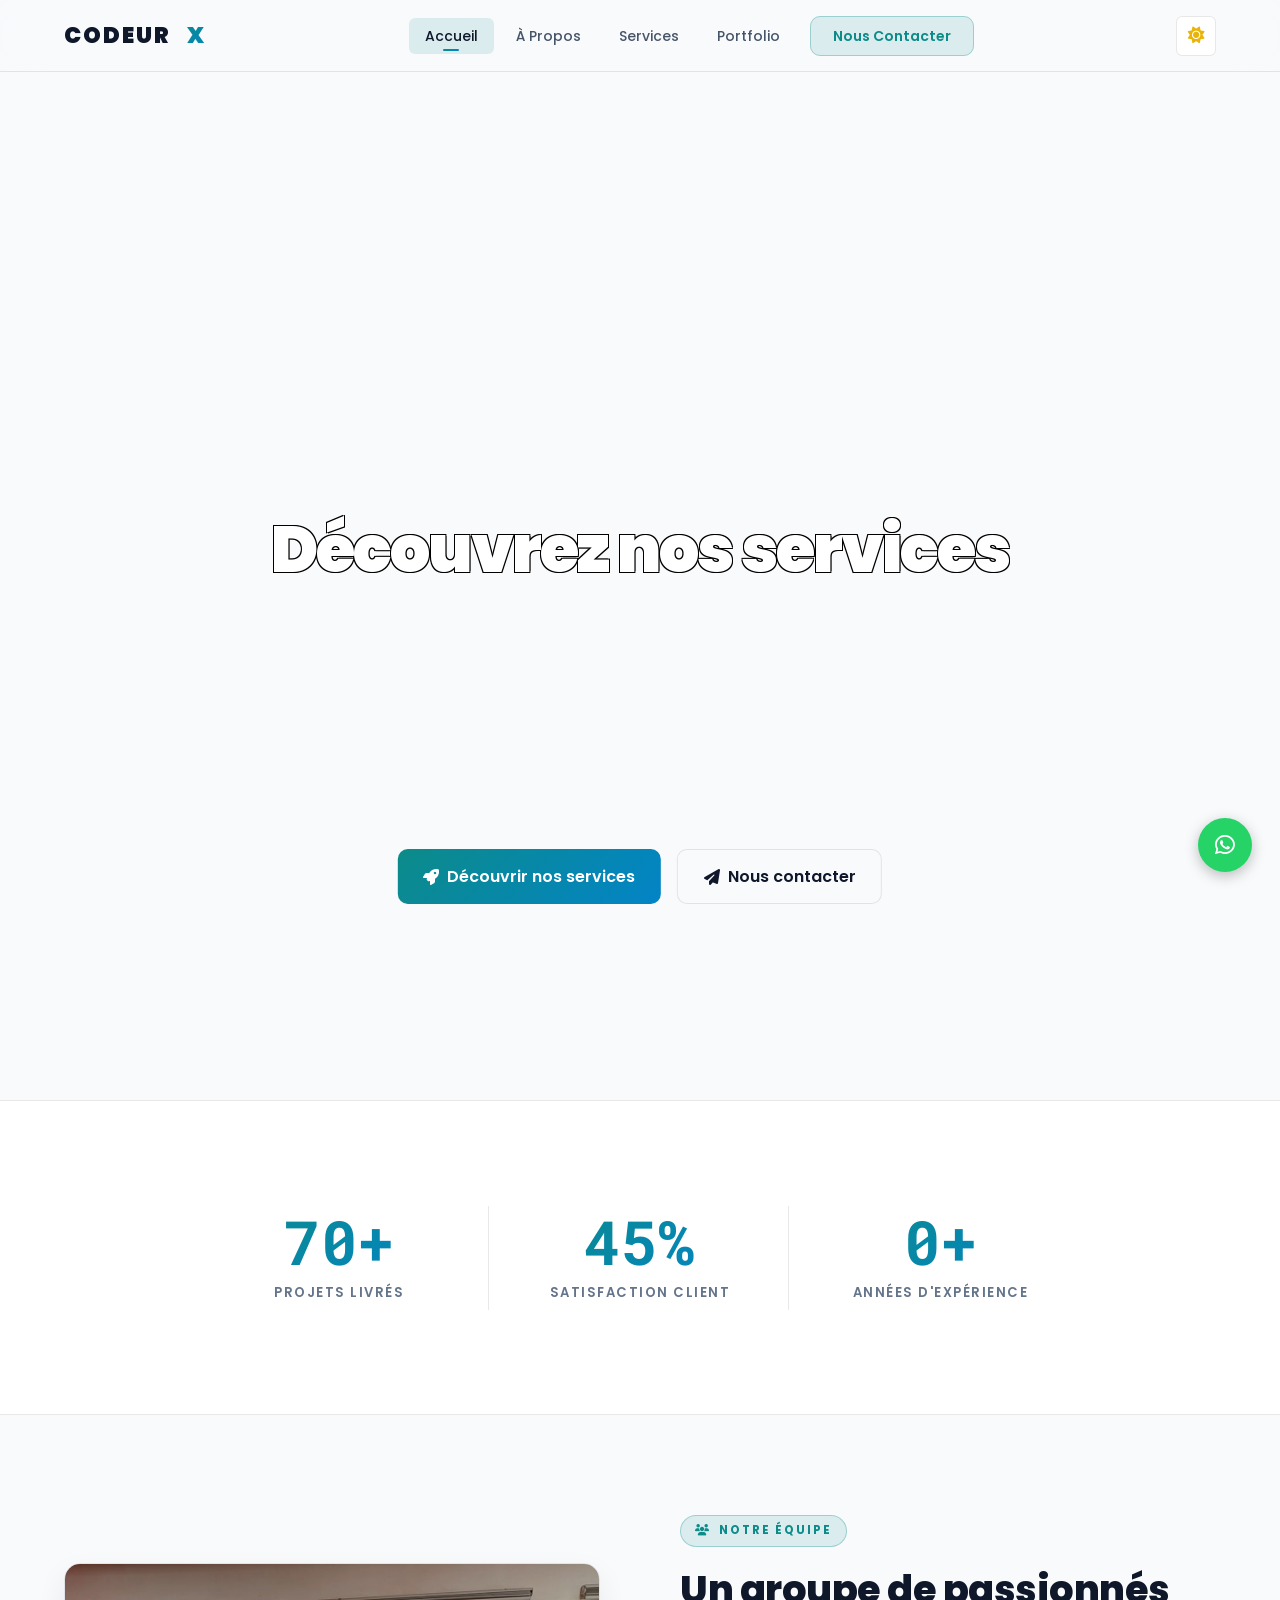
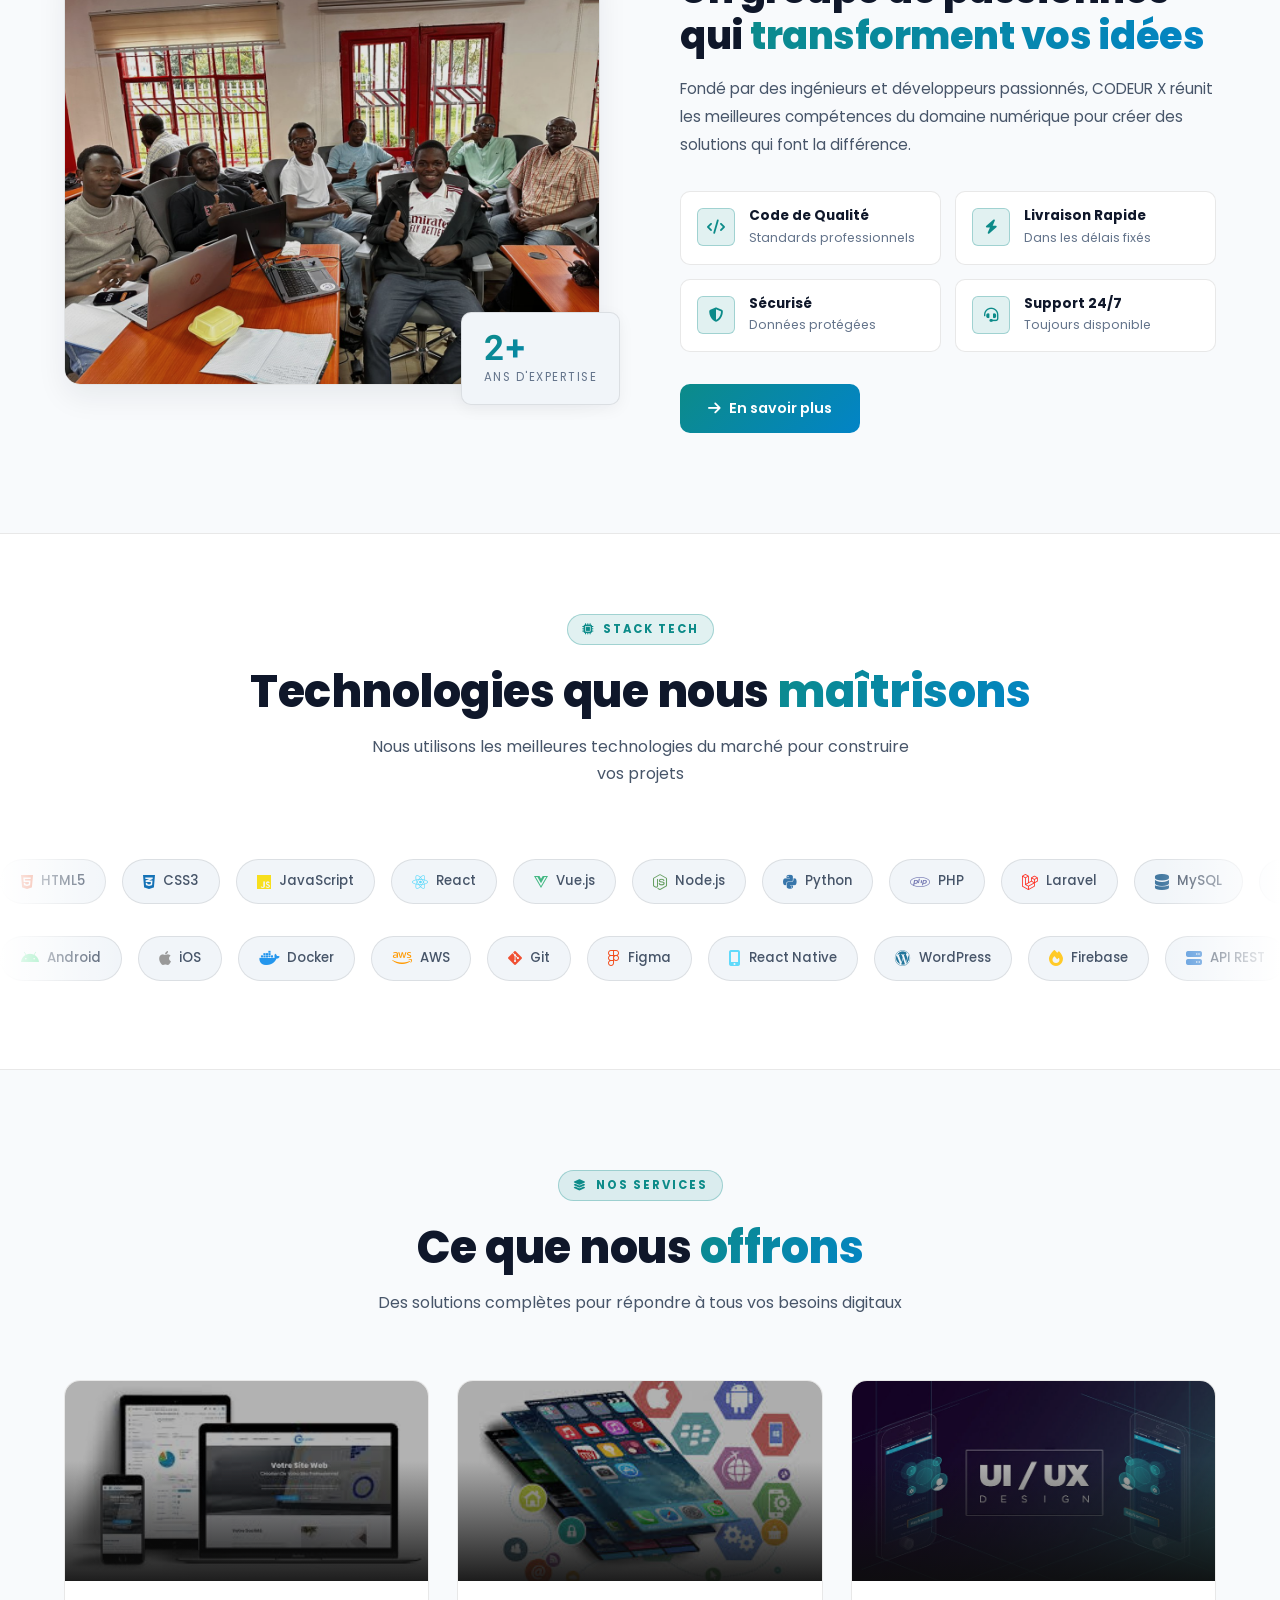
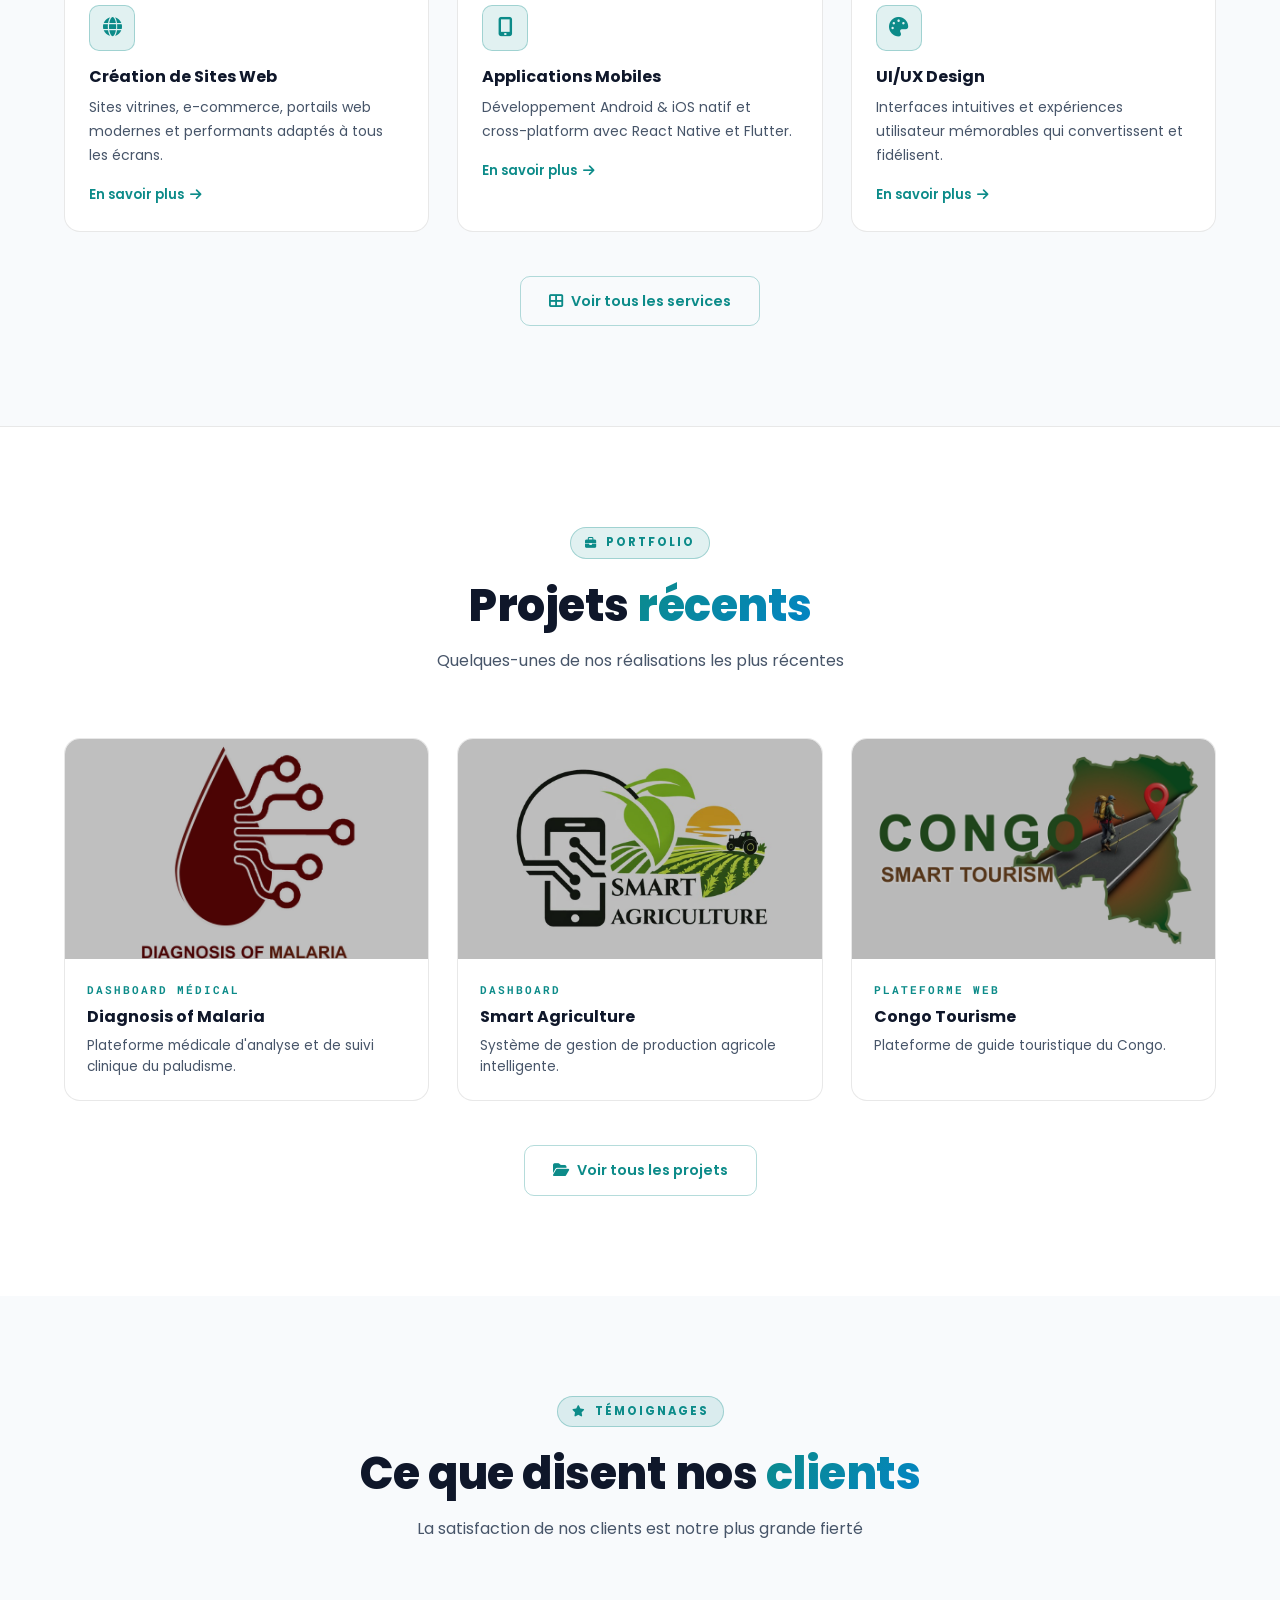
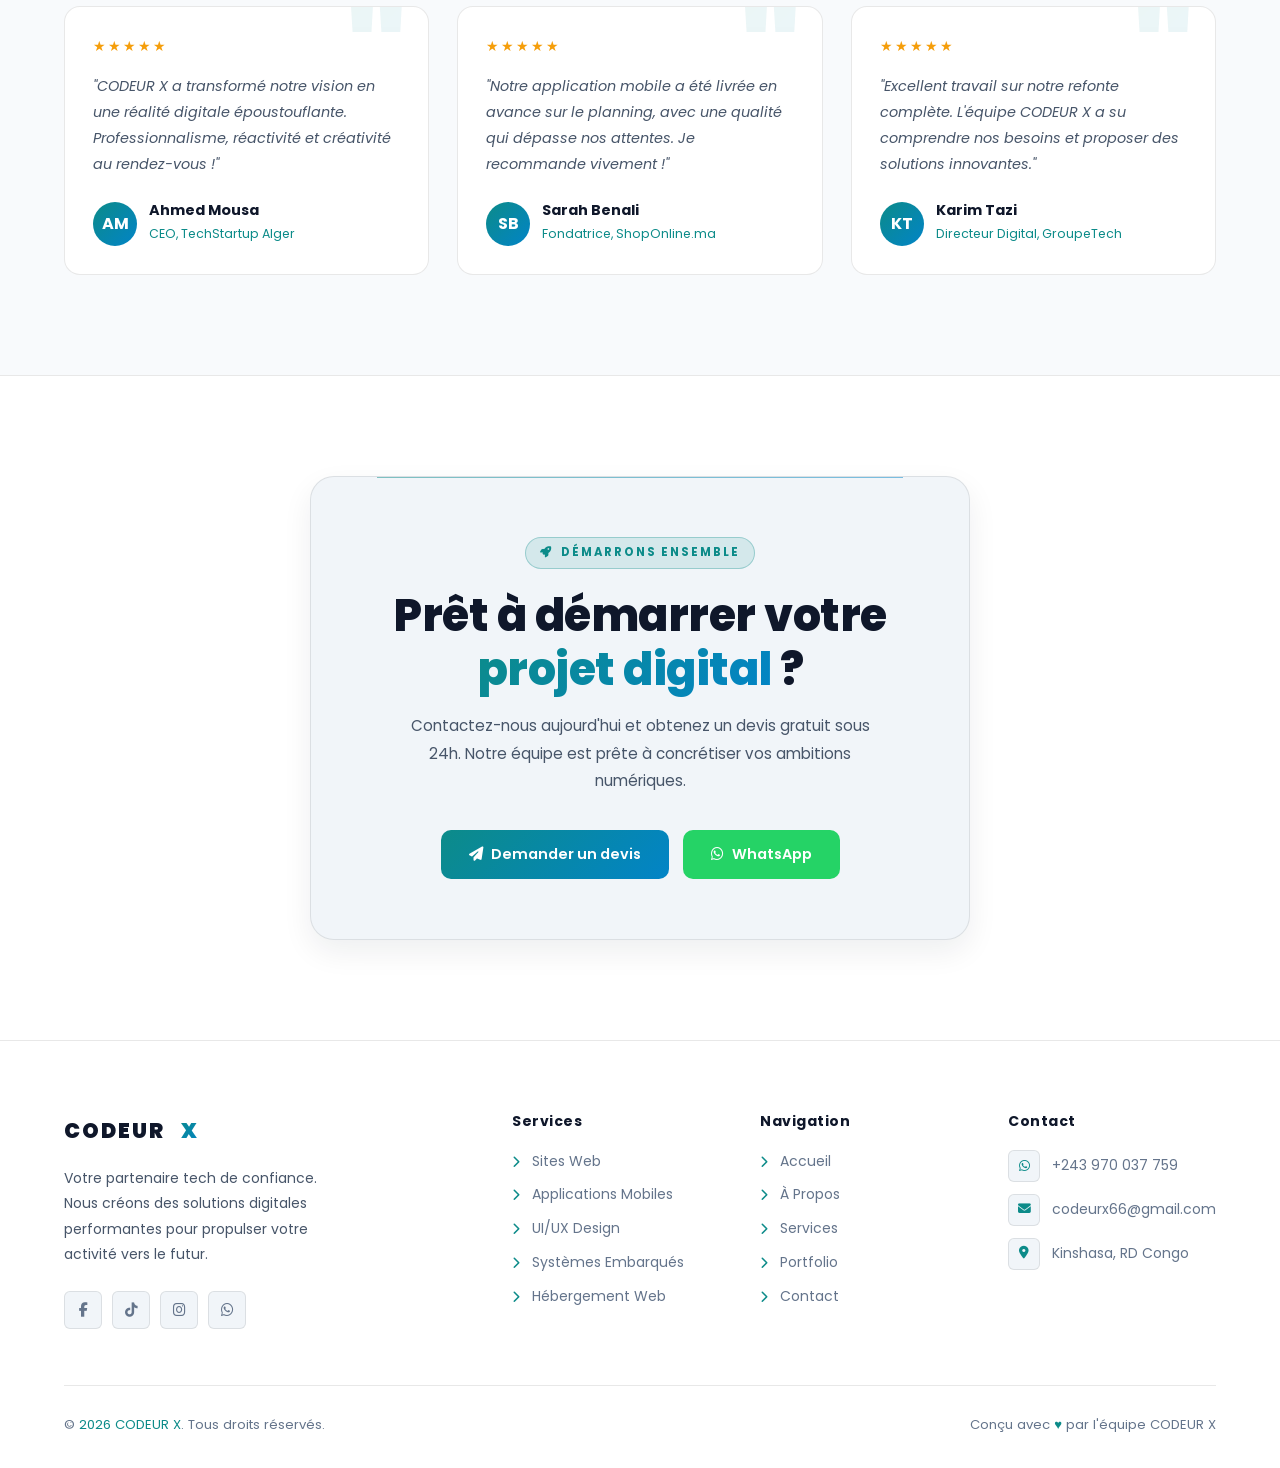
==== commit d16b2a7c: "Fix vidéo hero : ajout de multimedia.mp4 et correction du tag" ====
--- a/index.html
+++ b/index.html
@@ -103,6 +103,7 @@
   <section class="hero" id="home">
     <video class="hero-video" src="video/video1.mp4" autoplay muted loop playsinline
       style="position:absolute;inset:0;width:100%;height:100%;object-fit:cover;z-index:1;"></video>
+    <video class="hero-video" src="video/multimedia.mp4" autoplay muted loop playsinline style="position:absolute;inset:0;width:100%;height:100%;object-fit:cover;z-index:1;mix-blend-mode:screen;"></video>
     <div class="hero-content container">
       <div class="hero-inner">
         <h1 class="hero-title hero-title-center">Découvrez nos services</h1>
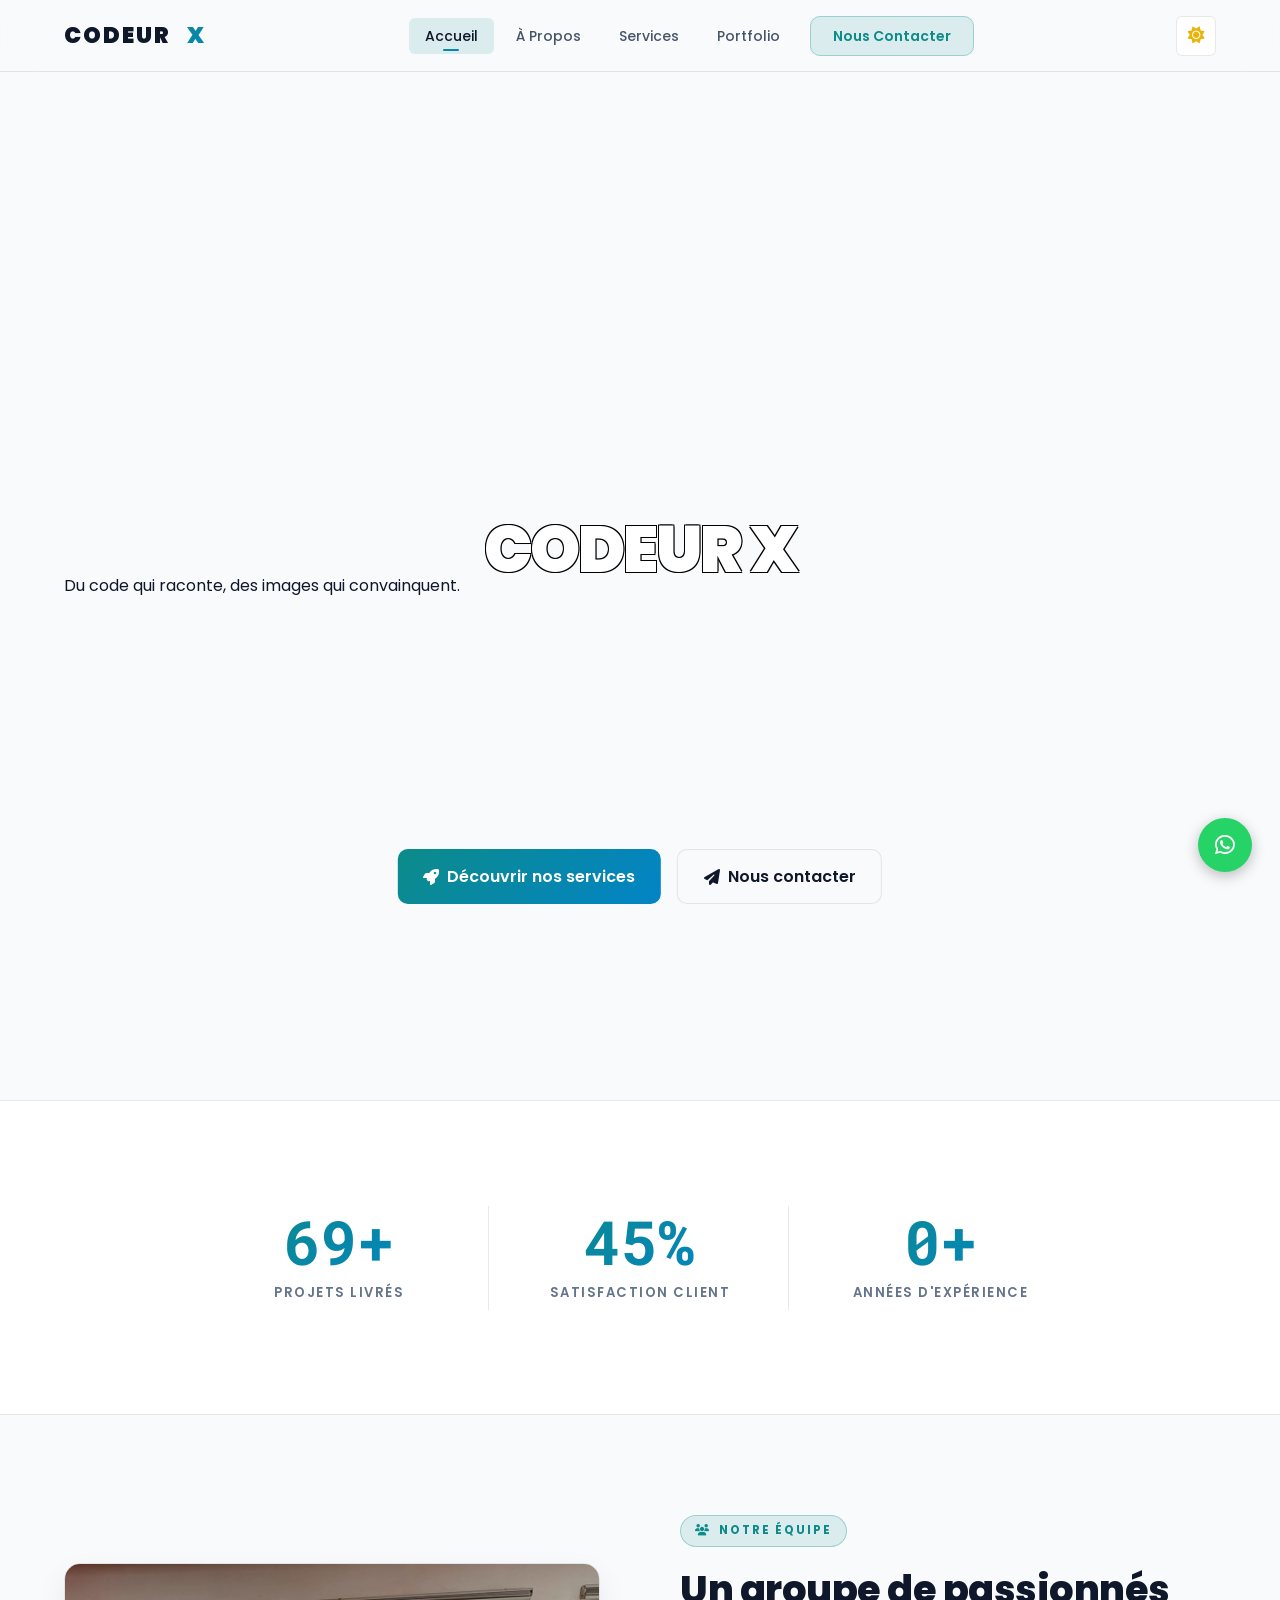
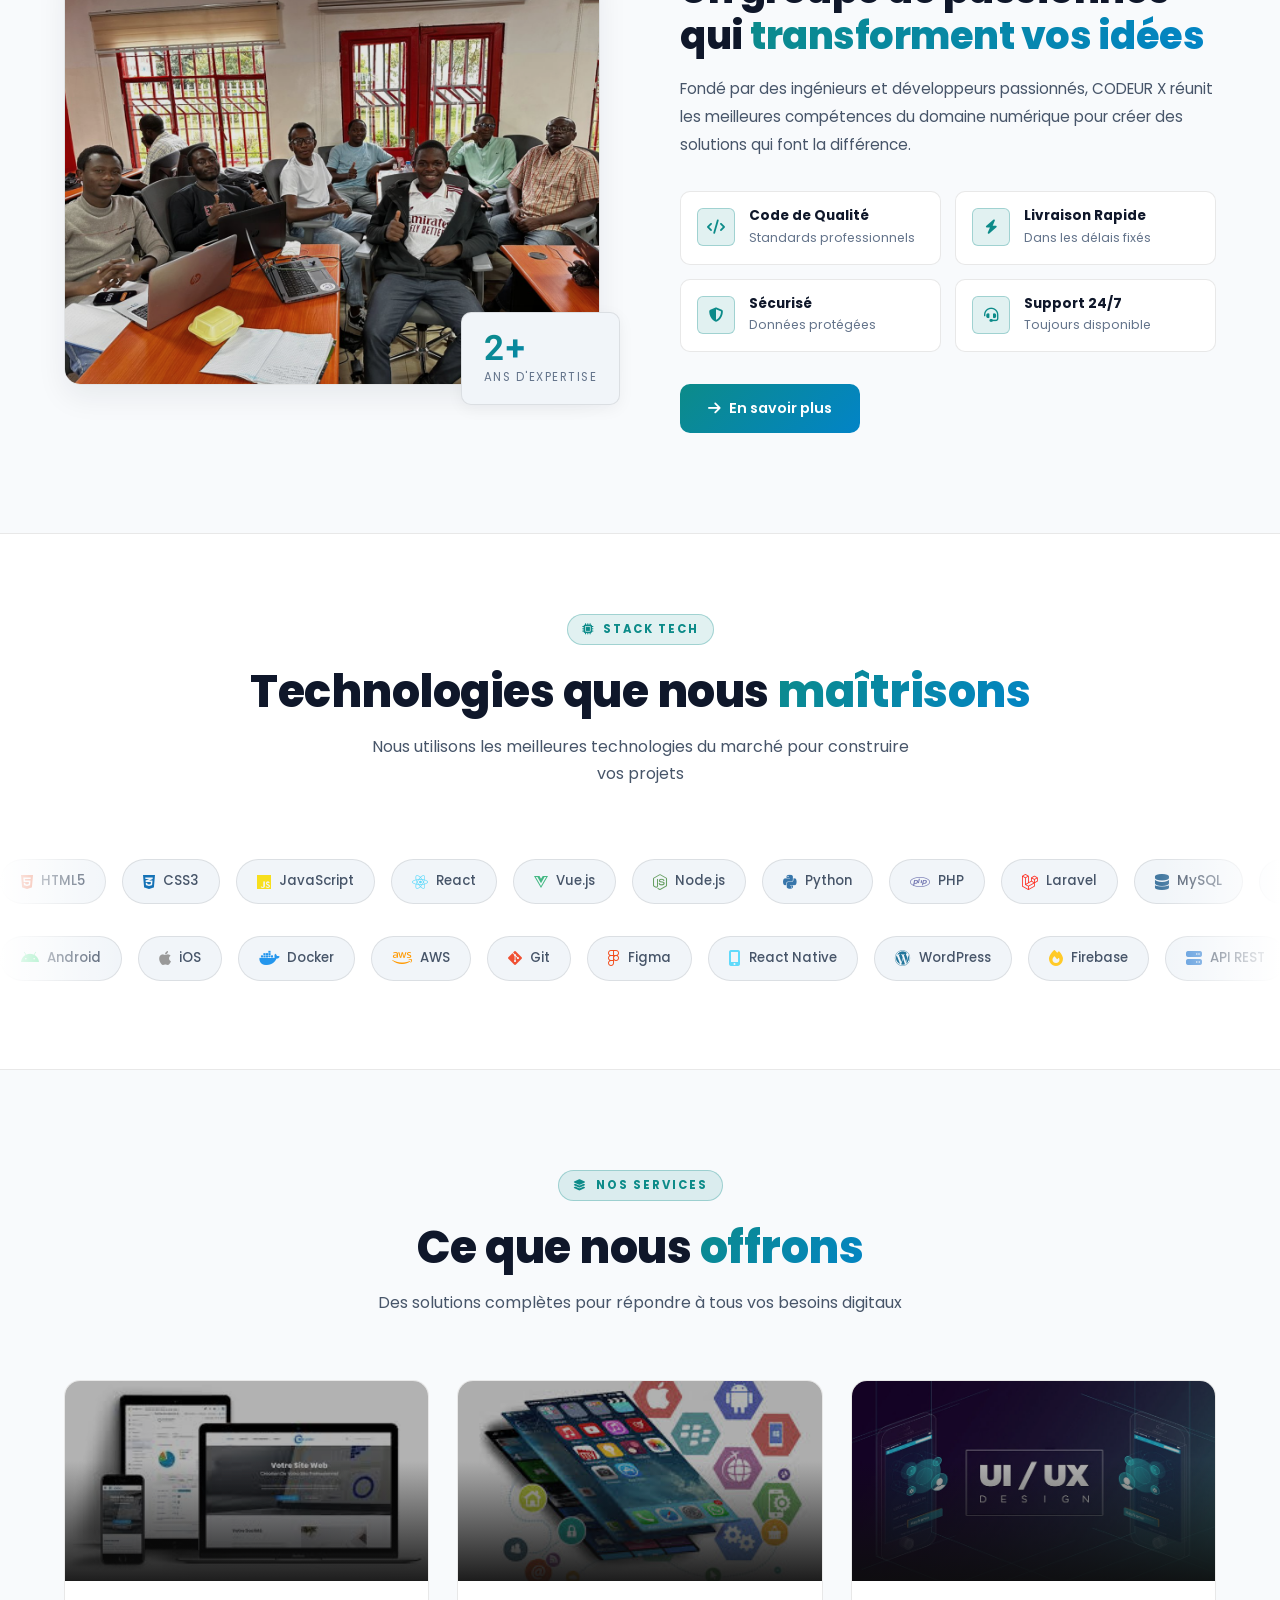
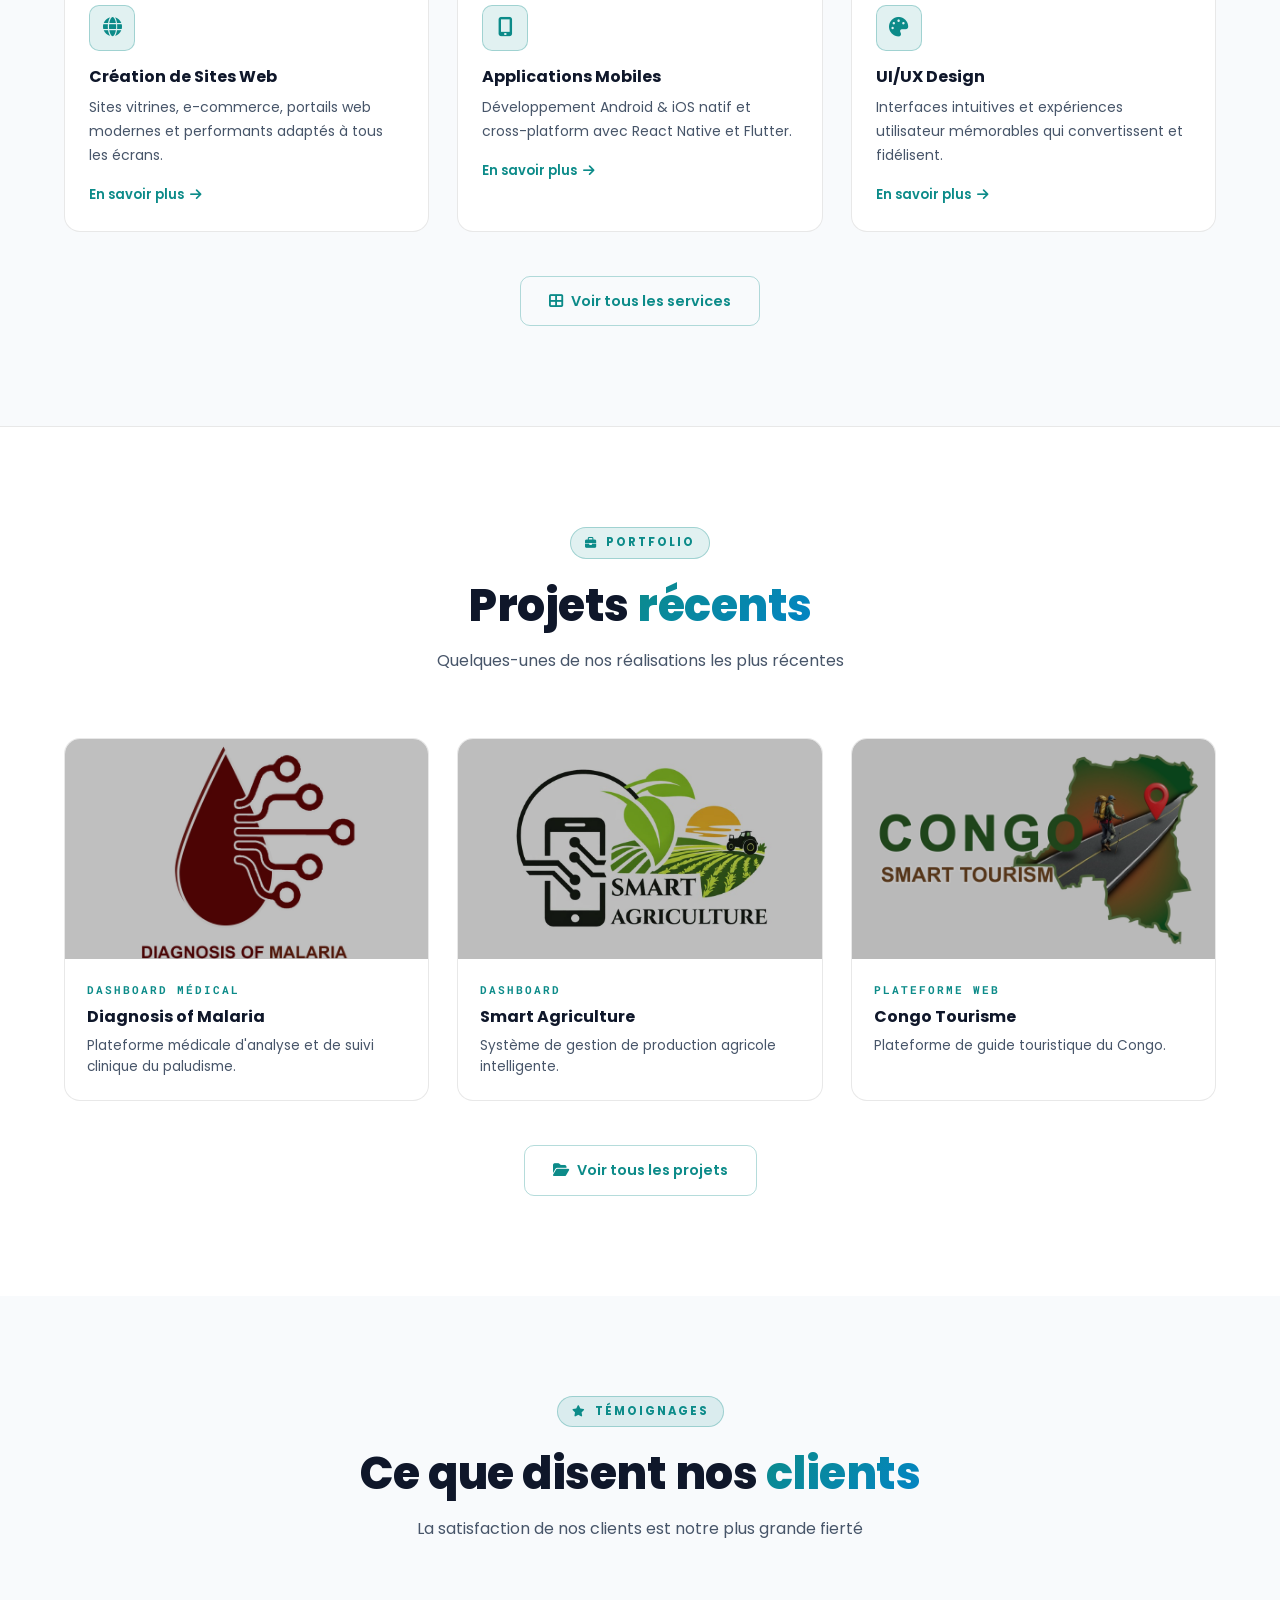
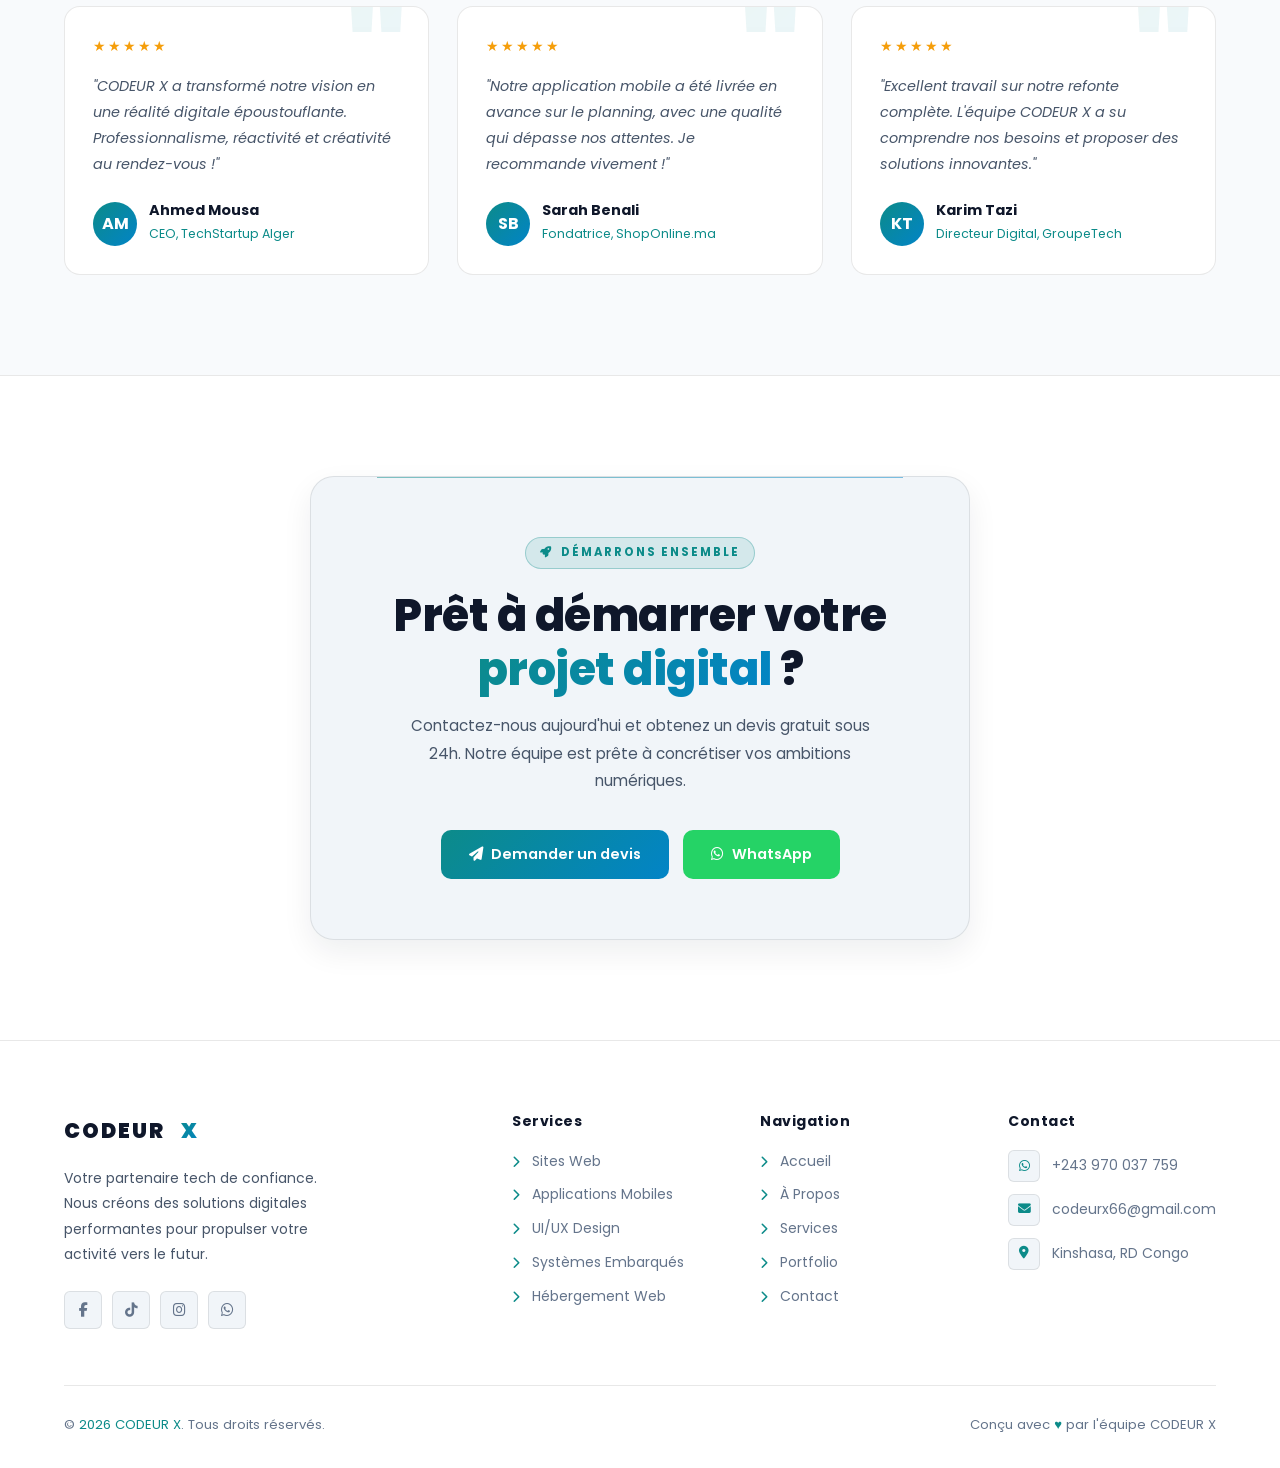
==== commit 0db711ad: "Hero : séquence vidéo (video1 → multimedia) + correction bouton responsive" ====
--- a/index.html
+++ b/index.html
@@ -101,12 +101,22 @@
        HERO SECTION
        ===================== -->
   <section class="hero" id="home">
-    <video class="hero-video" src="video/video1.mp4" autoplay muted loop playsinline
-      style="position:absolute;inset:0;width:100%;height:100%;object-fit:cover;z-index:1;"></video>
-    <video class="hero-video" src="video/multimedia.mp4" autoplay muted loop playsinline style="position:absolute;inset:0;width:100%;height:100%;object-fit:cover;z-index:1;mix-blend-mode:screen;"></video>
+    <video id="heroVideo" class="hero-video" src="video/video1.mp4" autoplay muted playsinline style="position:absolute;inset:0;width:100%;height:100%;object-fit:cover;z-index:1;"></video>
+    <script>
+      const heroVideo = document.getElementById('heroVideo');
+      const secondSrc = 'video/multimedia.mp4';
+      heroVideo.addEventListener('ended', () => {
+        if (heroVideo.dataset.switched) return;
+        heroVideo.src = secondSrc;
+        heroVideo.loop = false;
+        heroVideo.play();
+        heroVideo.dataset.switched = 'true';
+      });
+    </script>
     <div class="hero-content container">
       <div class="hero-inner">
-        <h1 class="hero-title hero-title-center">Découvrez nos services</h1>
+        <h1 class="hero-title hero-title-center">CODEUR X</h1>
+        <p>Du code qui raconte, des images qui convainquent.</p>
         <div class="hero-actions hero-actions-bottom">
           <a href="services.html" class="btn btn-primary"><i class="fas fa-rocket"></i> Découvrir nos services</a>
           <a href="contact.html" class="btn btn-secondary"><i class="fas fa-paper-plane"></i> Nous contacter</a>
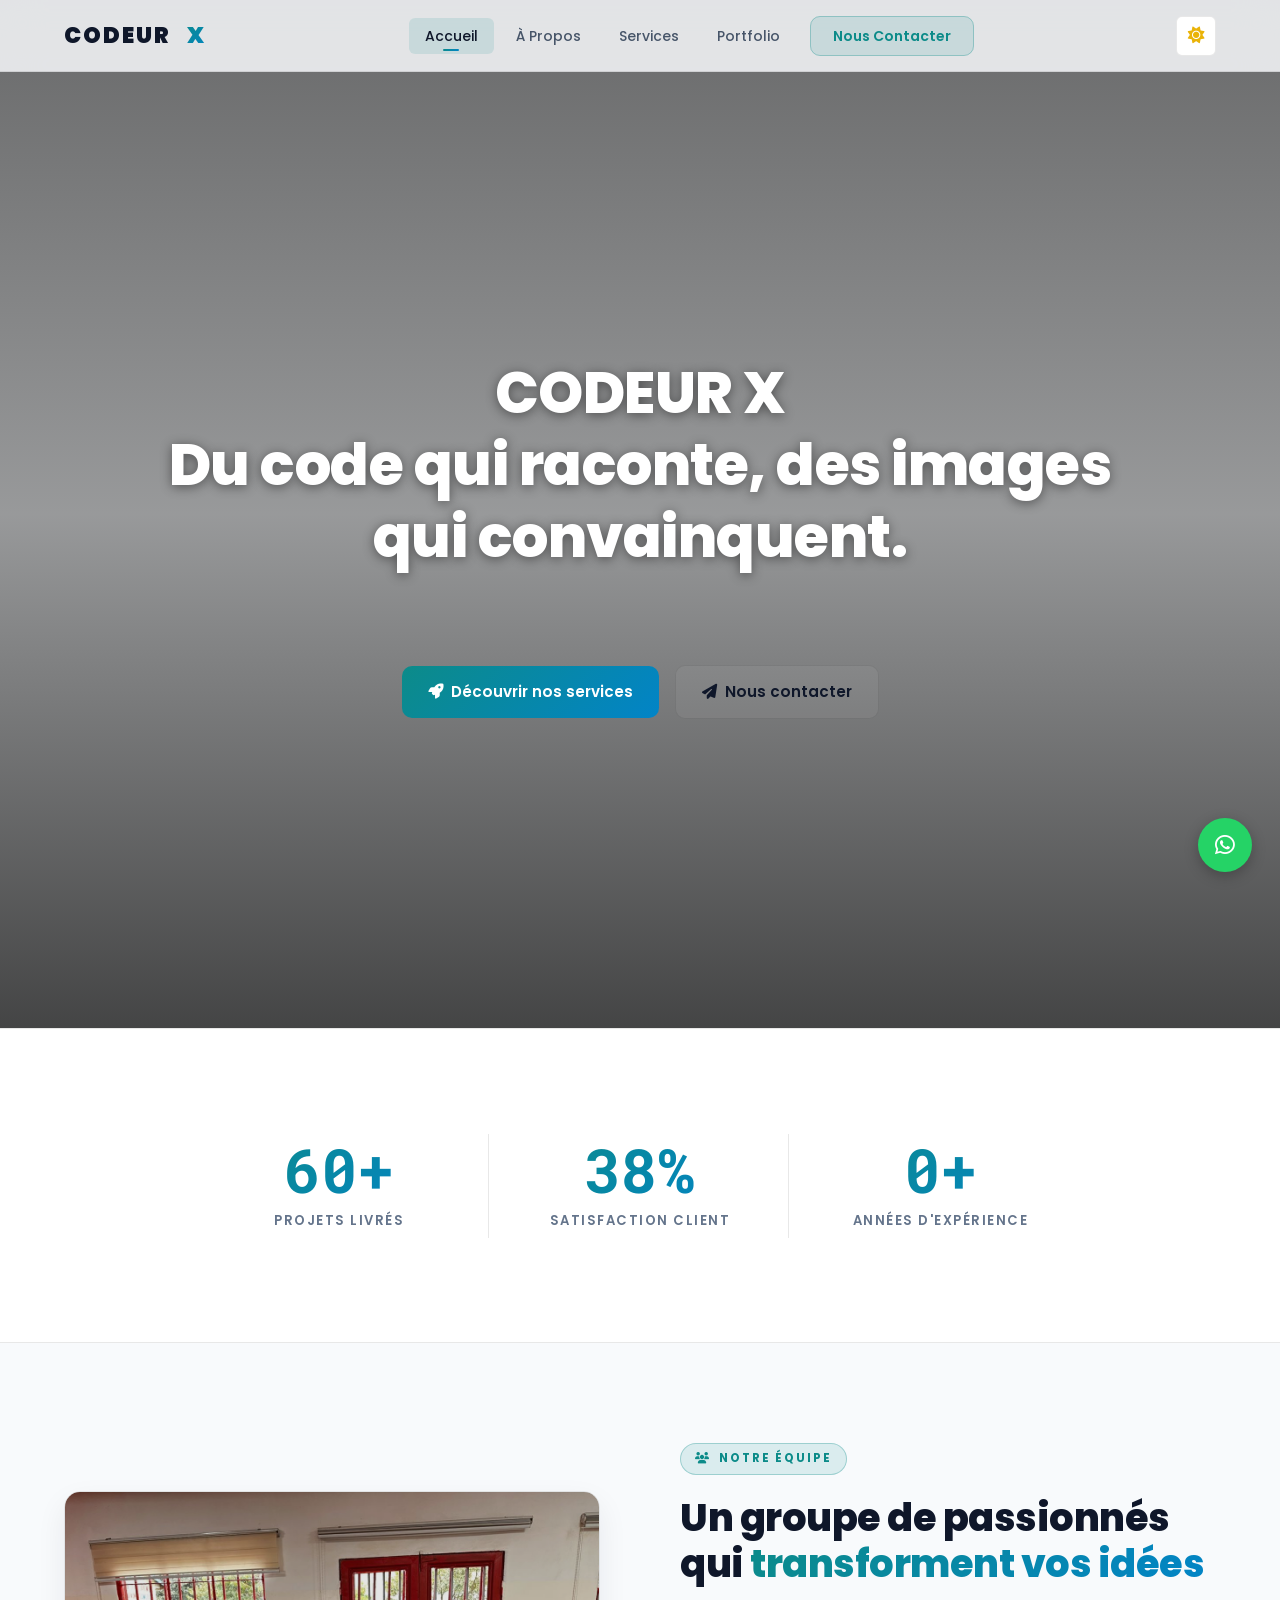
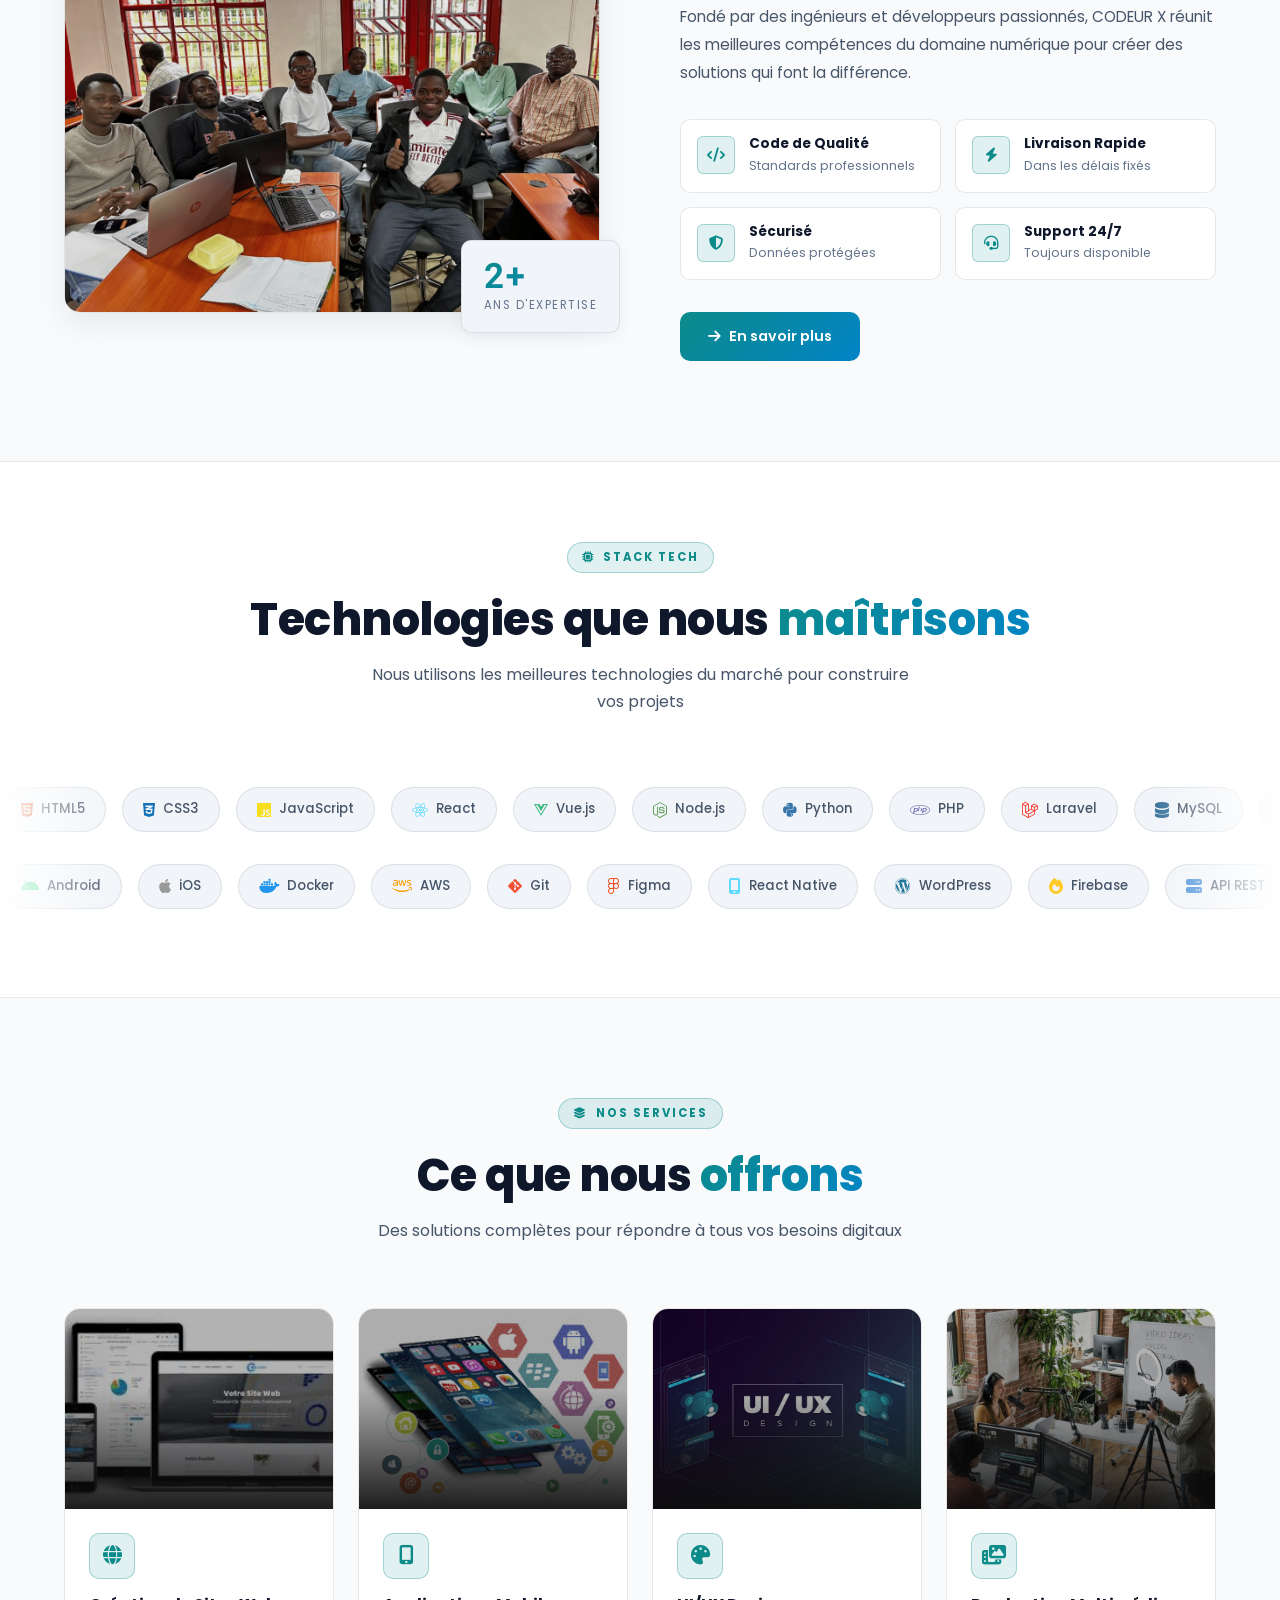
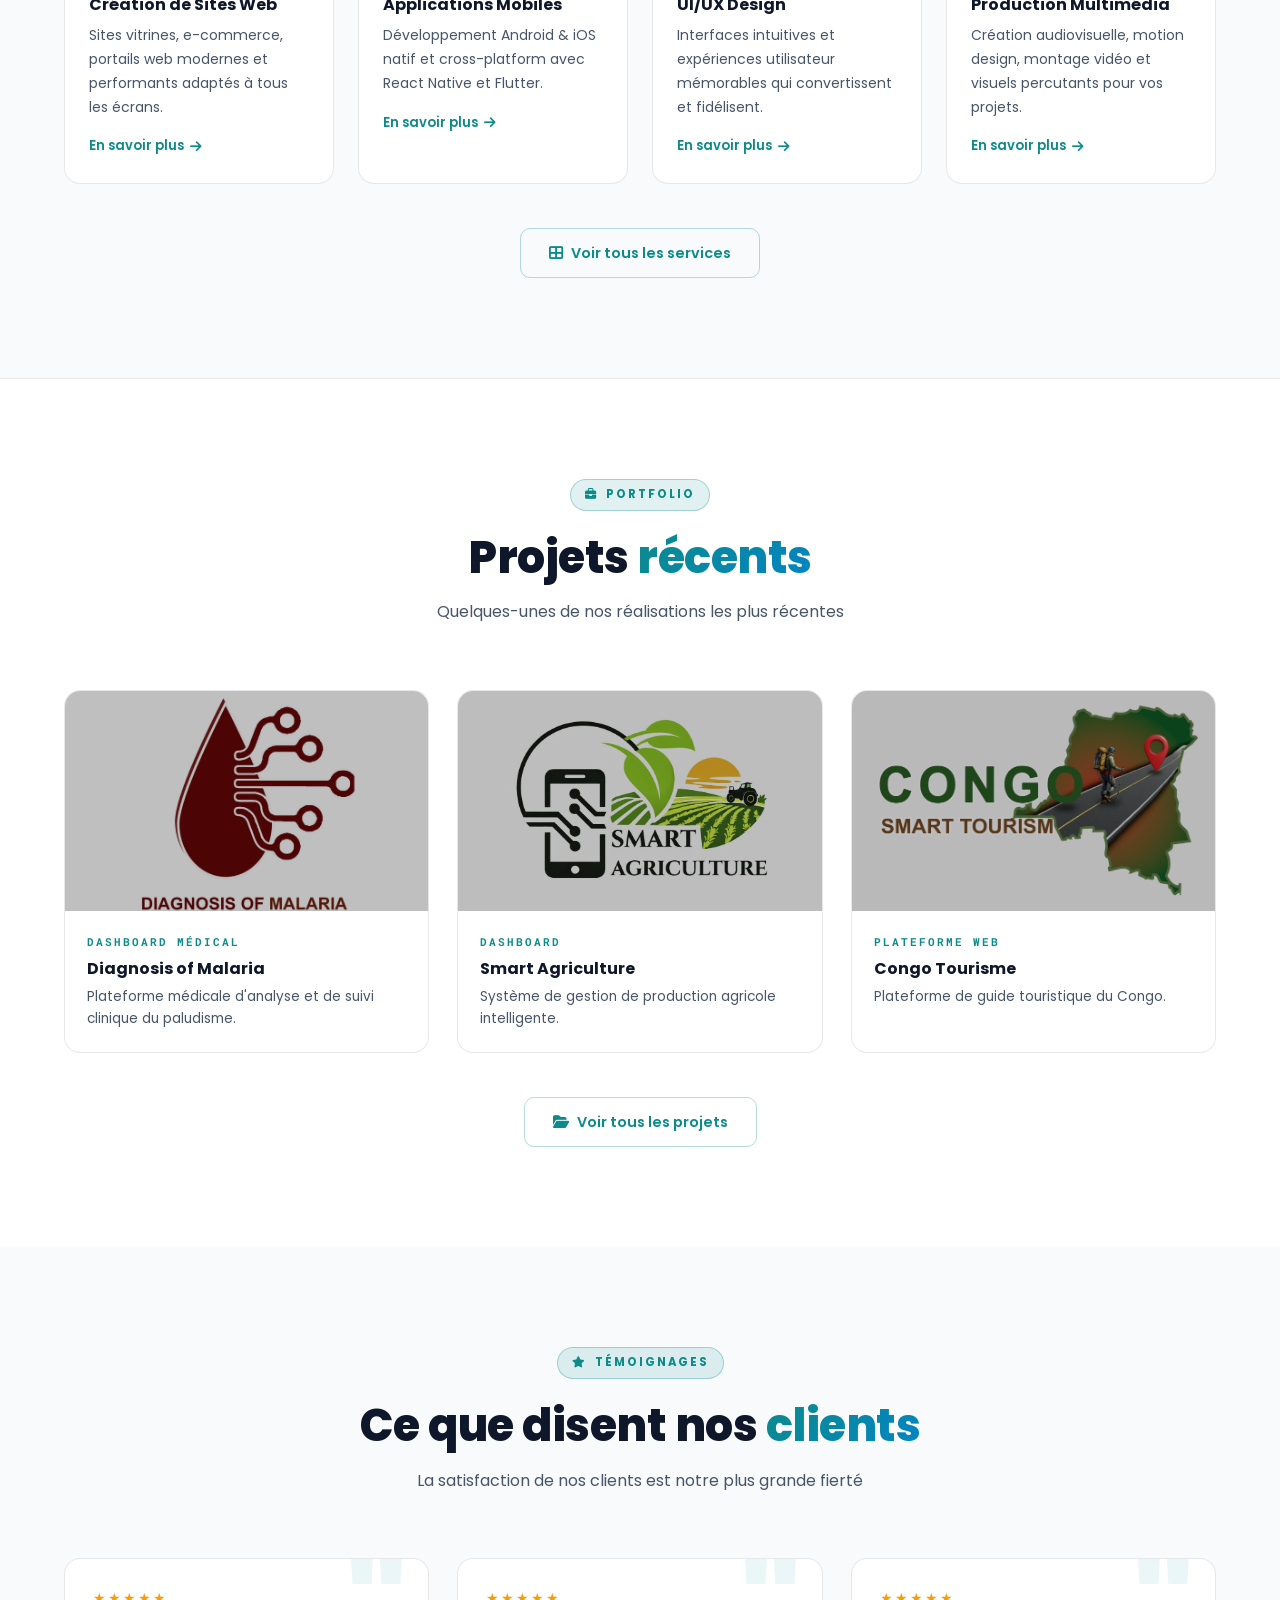
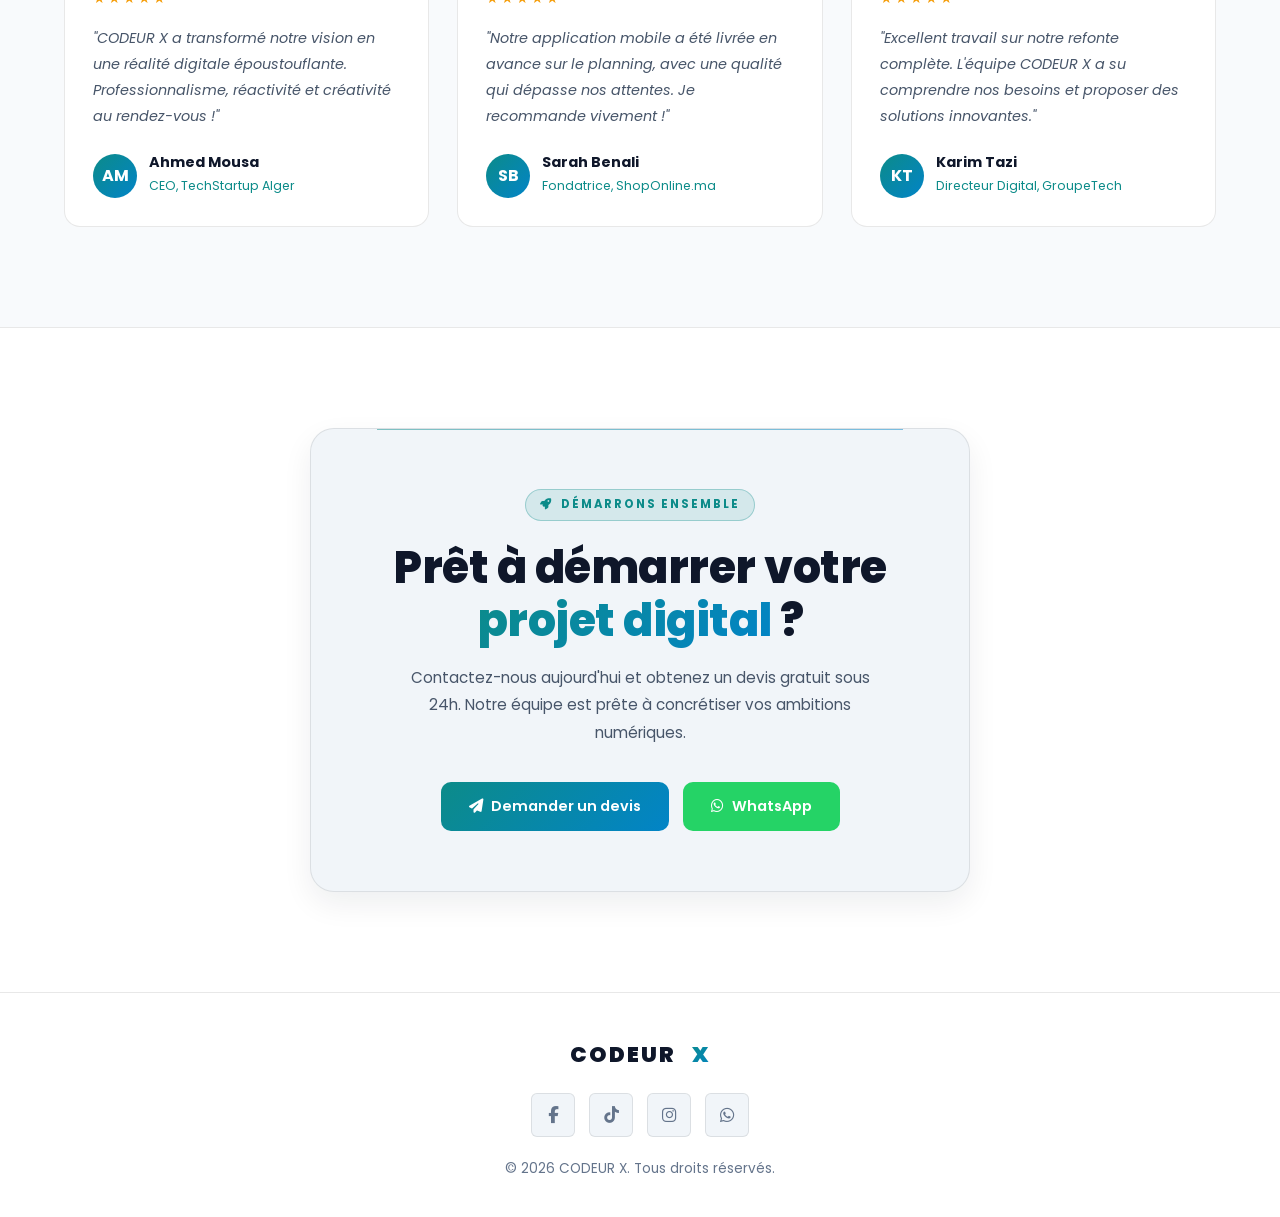
==== commit d6158df5: "Refonte responsive complète, ajout du service Multimédia et footer épuré" ====
--- a/index.html
+++ b/index.html
@@ -3,7 +3,7 @@
 
 <head>
   <meta charset="UTF-8" />
-  <meta name="viewport" content="width=device-width, initial-scale=1.0, maximum-scale=1.0, user-scalable=no" />
+  <meta name="viewport" content="width=device-width, initial-scale=1.0" />
   <meta name="description"
     content="CODEUR X — Groupe de développeurs professionnels. Sites web, applications mobiles, UI/UX design et solutions digitales sur mesure." />
   <meta content="Codeur X, développement web, applications mobiles, UI/UX design, Congo" name="keywords" />
@@ -101,7 +101,8 @@
        HERO SECTION
        ===================== -->
   <section class="hero" id="home">
-    <video id="heroVideo" class="hero-video" src="video/video1.mp4" autoplay muted playsinline style="position:absolute;inset:0;width:100%;height:100%;object-fit:cover;z-index:1;"></video>
+    <video id="heroVideo" class="hero-video" src="video/video2.mp4" autoplay muted playsinline
+      style="position:absolute;inset:0;width:100%;height:100%;object-fit:cover;z-index:1;"></video>
     <script>
       const heroVideo = document.getElementById('heroVideo');
       const secondSrc = 'video/multimedia.mp4';
@@ -115,8 +116,7 @@
     </script>
     <div class="hero-content container">
       <div class="hero-inner">
-        <h1 class="hero-title hero-title-center">CODEUR X</h1>
-        <p>Du code qui raconte, des images qui convainquent.</p>
+        <h1 class="hero-title hero-title-center">CODEUR X<br>Du code qui raconte, des images qui convainquent.</h1>
         <div class="hero-actions hero-actions-bottom">
           <a href="services.html" class="btn btn-primary"><i class="fas fa-rocket"></i> Découvrir nos services</a>
           <a href="contact.html" class="btn btn-secondary"><i class="fas fa-paper-plane"></i> Nous contacter</a>
@@ -302,7 +302,7 @@
         <p>Des solutions complètes pour répondre à tous vos besoins digitaux</p>
       </div>
 
-      <div class="grid-3">
+      <div class="grid-4">
         <div class="service-card reveal delay-1">
           <div class="service-card-img-wrap">
             <img class="service-card-img" src="img/Site.jpg" alt="Création de sites web" loading="lazy" />
@@ -338,6 +338,19 @@
             <div class="service-icon-wrap"><i class="fas fa-palette"></i></div>
             <h3>UI/UX Design</h3>
             <p>Interfaces intuitives et expériences utilisateur mémorables qui convertissent et fidélisent.</p>
+            <a href="services.html" class="service-link">En savoir plus <i class="fas fa-arrow-right"></i></a>
+          </div>
+        </div>
+
+        <div class="service-card reveal delay-4">
+          <div class="service-card-img-wrap">
+            <img class="service-card-img" src="img/multimedia.jpg" alt="Production Multimédia" loading="lazy" />
+            <div class="overlay"></div>
+          </div>
+          <div class="service-card-body">
+            <div class="service-icon-wrap"><i class="fas fa-photo-video"></i></div>
+            <h3>Production Multimédia</h3>
+            <p>Création audiovisuelle, motion design, montage vidéo et visuels percutants pour vos projets.</p>
             <a href="services.html" class="service-link">En savoir plus <i class="fas fa-arrow-right"></i></a>
           </div>
         </div>
@@ -502,77 +515,22 @@
   <!-- =====================
        FOOTER
        ===================== -->
-  <footer>
-    <div class="container">
-      <div class="footer-grid">
-        <!-- Brand -->
-        <div class="footer-brand">
-          <a href="index.html" class="nav-logo" style="margin-bottom:18px;">
-            CODEUR&nbsp;<span class="logo-x">X</span>
-          </a>
-          <p>
-            Votre partenaire tech de confiance. Nous créons des solutions digitales
-            performantes pour propulser votre activité vers le futur.
-          </p>
-          <div class="footer-socials">
-            <a href="https://www.facebook.com/profile.php?id=61570772911684" target="_blank" rel="noopener"
-              class="social-btn" aria-label="Facebook"><i class="fab fa-facebook-f"></i></a>
-            <a href="https://www.tiktok.com/@codeur.x1?_r=1&_t=ZS-95mpoXJuXHV" target="_blank" rel="noopener"
-              class="social-btn" aria-label="TikTok"><i class="fab fa-tiktok"></i></a>
-            <a href="https://www.instagram.com/codeurxofficiel?igsh=aXc1eXVkdDEwazN4" target="_blank" rel="noopener"
-              class="social-btn" aria-label="Instagram"><i class="fab fa-instagram"></i></a>
-            <a href="https://wa.me/243970037759" target="_blank" rel="noopener" class="social-btn"
-              aria-label="WhatsApp"><i class="fab fa-whatsapp"></i></a>
-          </div>
-        </div>
-
-        <!-- Services -->
-        <div class="footer-col">
-          <h4>Services</h4>
-          <ul>
-            <li><a href="services.html"><i class="fas fa-chevron-right"></i> Sites Web</a></li>
-            <li><a href="services.html"><i class="fas fa-chevron-right"></i> Applications Mobiles</a></li>
-            <li><a href="services.html"><i class="fas fa-chevron-right"></i> UI/UX Design</a></li>
-            <li><a href="services.html"><i class="fas fa-chevron-right"></i> Systèmes Embarqués</a></li>
-            <li><a href="services.html"><i class="fas fa-chevron-right"></i> Hébergement Web</a></li>
-          </ul>
-        </div>
-
-        <!-- Navigation -->
-        <div class="footer-col">
-          <h4>Navigation</h4>
-          <ul>
-            <li><a href="index.html"><i class="fas fa-chevron-right"></i> Accueil</a></li>
-            <li><a href="about.html"><i class="fas fa-chevron-right"></i> À Propos</a></li>
-            <li><a href="services.html"><i class="fas fa-chevron-right"></i> Services</a></li>
-            <li><a href="portfolio.html"><i class="fas fa-chevron-right"></i> Portfolio</a></li>
-            <li><a href="contact.html"><i class="fas fa-chevron-right"></i> Contact</a></li>
-          </ul>
-        </div>
-
-        <!-- Contact -->
-        <div class="footer-col">
-          <h4>Contact</h4>
-          <div class="footer-contact-item">
-            <div class="icon"><i class="fab fa-whatsapp"></i></div>
-            <span>+243 970 037 759</span>
-          </div>
-          <div class="footer-contact-item">
-            <div class="icon"><i class="fas fa-envelope"></i></div>
-            <span>codeurx66@gmail.com</span>
-          </div>
-          <div class="footer-contact-item">
-            <div class="icon"><i class="fas fa-map-marker-alt"></i></div>
-            <span>Kinshasa, RD Congo</span>
-          </div>
-        </div>
-      </div>
-
-      <!-- Footer Bottom -->
-      <div class="footer-bottom">
-        <p>© <span id="footerYear">2026</span> <span>CODEUR X</span>. Tous droits réservés.</p>
-        <p>Conçu avec <span style="color:var(--teal)">♥</span> par l'équipe CODEUR X</p>
-      </div>
+  <footer class="footer-simple">
+    <div class="container footer-simple-inner">
+      <a href="index.html" class="nav-logo" aria-label="CODEUR X Accueil">
+        CODEUR&nbsp;<span class="logo-x">X</span>
+      </a>
+      <div class="footer-socials">
+        <a href="https://www.facebook.com/profile.php?id=61570772911684" target="_blank" rel="noopener"
+          class="social-btn" aria-label="Facebook"><i class="fab fa-facebook-f"></i></a>
+        <a href="https://www.tiktok.com/@codeur.x1?_r=1&_t=ZS-95mpoXJuXHV" target="_blank" rel="noopener"
+          class="social-btn" aria-label="TikTok"><i class="fab fa-tiktok"></i></a>
+        <a href="https://www.instagram.com/codeurxofficiel?igsh=aXc1eXVkdDEwazN4" target="_blank" rel="noopener"
+          class="social-btn" aria-label="Instagram"><i class="fab fa-instagram"></i></a>
+        <a href="https://wa.me/243970037759" target="_blank" rel="noopener" class="social-btn"
+          aria-label="WhatsApp"><i class="fab fa-whatsapp"></i></a>
+      </div>
+      <p class="footer-copy">© <span id="footerYear">2026</span> <span>CODEUR X</span>. Tous droits réservés.</p>
     </div>
   </footer>
 
--- a/css/style.css
+++ b/css/style.css
@@ -115,6 +115,16 @@
   box-sizing: border-box;
 }
 
+html, body {
+  overflow-x: clip;
+}
+
+@supports not (overflow-x: clip) {
+  html, body {
+    overflow-x: hidden;
+  }
+}
+
 html {
   scroll-behavior: smooth;
   font-size: 16px;
@@ -125,7 +135,6 @@
   background-color: var(--bg-base);
   color: var(--text-primary);
   line-height: 1.7;
-  overflow-x: hidden;
   -webkit-font-smoothing: antialiased;
   cursor: default;
 }
@@ -643,12 +652,24 @@
    HERO
    =================================== */
 .hero {
+  position: relative;
+  width: 100%;
   min-height: 100vh;
-  display: flex;
-  align-items: center;
-  position: relative;
+  min-height: 100svh;
+  display: flex;
+  align-items: center;
+  justify-content: center;
   overflow: hidden;
   background: var(--bg-base);
+}
+
+.hero::before {
+  content: "";
+  position: absolute;
+  inset: 0;
+  background: linear-gradient(180deg, rgba(8, 8, 8, 0.6) 0%, rgba(8, 8, 8, 0.4) 50%, rgba(8, 8, 8, 0.75) 100%);
+  z-index: 1;
+  pointer-events: none;
 }
 
 #hero-canvas {
@@ -1115,6 +1136,13 @@
 .tech-marquee-wrap::after {
   right: 0;
   background: linear-gradient(to left, var(--bg-surface), transparent);
+}
+
+@media (max-width: 600px) {
+  .tech-marquee-wrap::before,
+  .tech-marquee-wrap::after {
+    width: 48px;
+  }
 }
 
 .tech-marquee {
@@ -1508,10 +1536,59 @@
 /* ===================================
    FOOTER
    =================================== */
-footer {
+footer, .footer-simple {
   background: var(--bg-surface);
   border-top: 1px solid var(--border);
-  padding: 72px 0 32px;
+  padding: 44px 0 36px;
+  text-align: center;
+}
+
+.footer-simple-inner {
+  display: flex;
+  flex-direction: column;
+  align-items: center;
+  justify-content: center;
+  gap: 20px;
+}
+
+.footer-simple-inner .nav-logo {
+  font-size: 1.35rem;
+  margin: 0;
+  display: inline-flex;
+}
+
+.footer-simple-inner .footer-socials {
+  display: flex;
+  align-items: center;
+  justify-content: center;
+  gap: 14px;
+}
+
+.footer-simple-inner .social-btn {
+  width: 44px;
+  height: 44px;
+  border-radius: var(--radius-sm);
+  border: 1px solid var(--border);
+  display: flex;
+  align-items: center;
+  justify-content: center;
+  color: var(--text-muted);
+  font-size: 1.05rem;
+  transition: var(--transition);
+  background: var(--bg-elevated);
+}
+
+.footer-simple-inner .social-btn:hover {
+  background: var(--teal);
+  border-color: var(--teal);
+  color: var(--white);
+  transform: translateY(-2px);
+}
+
+.footer-simple-inner .footer-copy {
+  font-size: 0.85rem;
+  color: var(--text-muted);
+  margin: 0;
 }
 
 .footer-grid {
@@ -2005,11 +2082,15 @@
     align-items: flex-start;
     padding: 24px;
     gap: 8px;
-    transition: right 0.3s ease;
+    visibility: hidden;
+    transition: right 0.3s ease, visibility 0.3s ease;
     overflow-y: auto;
   }
 
-  .nav-menu.open { right: 0; }
+  .nav-menu.open {
+    right: 0;
+    visibility: visible;
+  }
 
   .nav-menu li {
     width: 100%;
@@ -2088,10 +2169,14 @@
   .nav-overlay.active { display: block; }
 }
 
+@media (max-width: 768px) {
+  .grid-4 { grid-template-columns: repeat(2, 1fr); gap: 20px; }
+}
+
 @media (max-width: 640px) {
   section { padding: 70px 0; }
 
-  .grid-3, .grid-2 { grid-template-columns: 1fr; }
+  .grid-4, .grid-3, .grid-2 { grid-template-columns: 1fr; }
 
   .stats-grid { grid-template-columns: 1fr; gap: 0; }
 
@@ -2623,30 +2708,124 @@
   margin-bottom: 24px;
 }
 
-/* HERO – texte centré avec contour noir */
+/* ===================================================
+   HERO CENTRÉ (Accueil) — Mise en page Responsive Propre
+   =================================================== */
+
+.hero-inner {
+  position: relative;
+  width: 100%;
+  min-height: calc(100svh - var(--nav-height));
+  min-height: calc(100vh - var(--nav-height));
+  display: flex;
+  flex-direction: column;
+  justify-content: center;
+  align-items: center;
+  text-align: center;
+  padding: calc(var(--nav-height) + 24px) 20px 48px;
+  box-sizing: border-box;
+  z-index: 2;
+}
+
 .hero-title-center {
-  position: absolute;
-  inset: 0;
-  display: flex;
-  align-items: center;
-  justify-content: center;
-  margin: 0;
-  font-size: clamp(2.4rem, 6vw, 4rem);
+  position: static;
+  margin: 0 0 28px 0;
+  width: 100%;
+  max-width: 960px;
+  font-size: clamp(2rem, 5.2vw, 3.6rem);
+  font-weight: 800;
+  line-height: 1.25;
+  letter-spacing: -0.5px;
   color: var(--white);
   text-align: center;
-  text-shadow:
-    -1px -1px 0 #000,
-     1px -1px 0 #000,
-    -1px  1px 0 #000,
-     1px  1px 0 #000;
-}
-/* HERO – boutons en bas */
+  text-shadow: 0 2px 12px rgba(0, 0, 0, 0.45);
+  overflow-wrap: break-word;
+  word-break: normal;
+}
+
 .hero-actions-bottom {
-  position: absolute;
-  bottom: 2.5rem;
-  left: 50%;
-  transform: translateX(-50%);
-  display: flex;
-  gap: 1rem;
-}
-.hero-actions-bottom .btn { padding:0.8rem 1.6rem; font-size:1rem; }
+  position: static;
+  display: flex;
+  flex-direction: row;
+  justify-content: center;
+  align-items: center;
+  flex-wrap: wrap;
+  gap: 16px;
+  width: 100%;
+  max-width: 600px;
+  margin: 0 auto;
+  transform: none;
+  left: auto;
+}
+
+.hero-actions-bottom .btn {
+  padding: 13px 26px;
+  font-size: 0.95rem;
+  border-radius: var(--radius);
+  white-space: nowrap;
+}
+
+/* Tablette et Mobile (≤ 767px) */
+@media (max-width: 767px) {
+  .hero-inner {
+    padding: calc(var(--nav-height) + 16px) 16px 36px;
+    gap: 0;
+  }
+
+  .hero-title-center {
+    font-size: clamp(1.4rem, 6vw, 2.1rem);
+    line-height: 1.25;
+    letter-spacing: normal;
+    margin-bottom: 24px;
+    max-width: 100%;
+  }
+
+  .hero-actions-bottom {
+    display: flex;
+    flex-direction: column;
+    align-items: center;
+    width: 100%;
+    max-width: 280px;
+    margin: 0 auto;
+    transform: none;
+    left: auto;
+    position: static;
+    gap: 12px;
+  }
+
+  .hero-actions-bottom .btn {
+    width: 100%;
+    justify-content: center;
+    padding: 12px 16px;
+    font-size: 0.88rem;
+    white-space: normal;
+    text-align: center;
+  }
+
+  .ftag:nth-child(1) { right: 0; }
+  .ftag:nth-child(2) { left: 0; }
+  .ftag:nth-child(3) { right: 0; }
+}
+
+/* Petits smartphones (≤ 360px) */
+@media (max-width: 360px) {
+  .hero-title-center {
+    font-size: 1.25rem;
+    line-height: 1.25;
+    margin-bottom: 20px;
+  }
+
+  .hero-actions-bottom {
+    max-width: 260px;
+    gap: 10px;
+  }
+
+  .hero-actions-bottom .btn {
+    padding: 10px 14px;
+    font-size: 0.82rem;
+  }
+
+  .subject-options {
+    grid-template-columns: 1fr;
+  }
+}
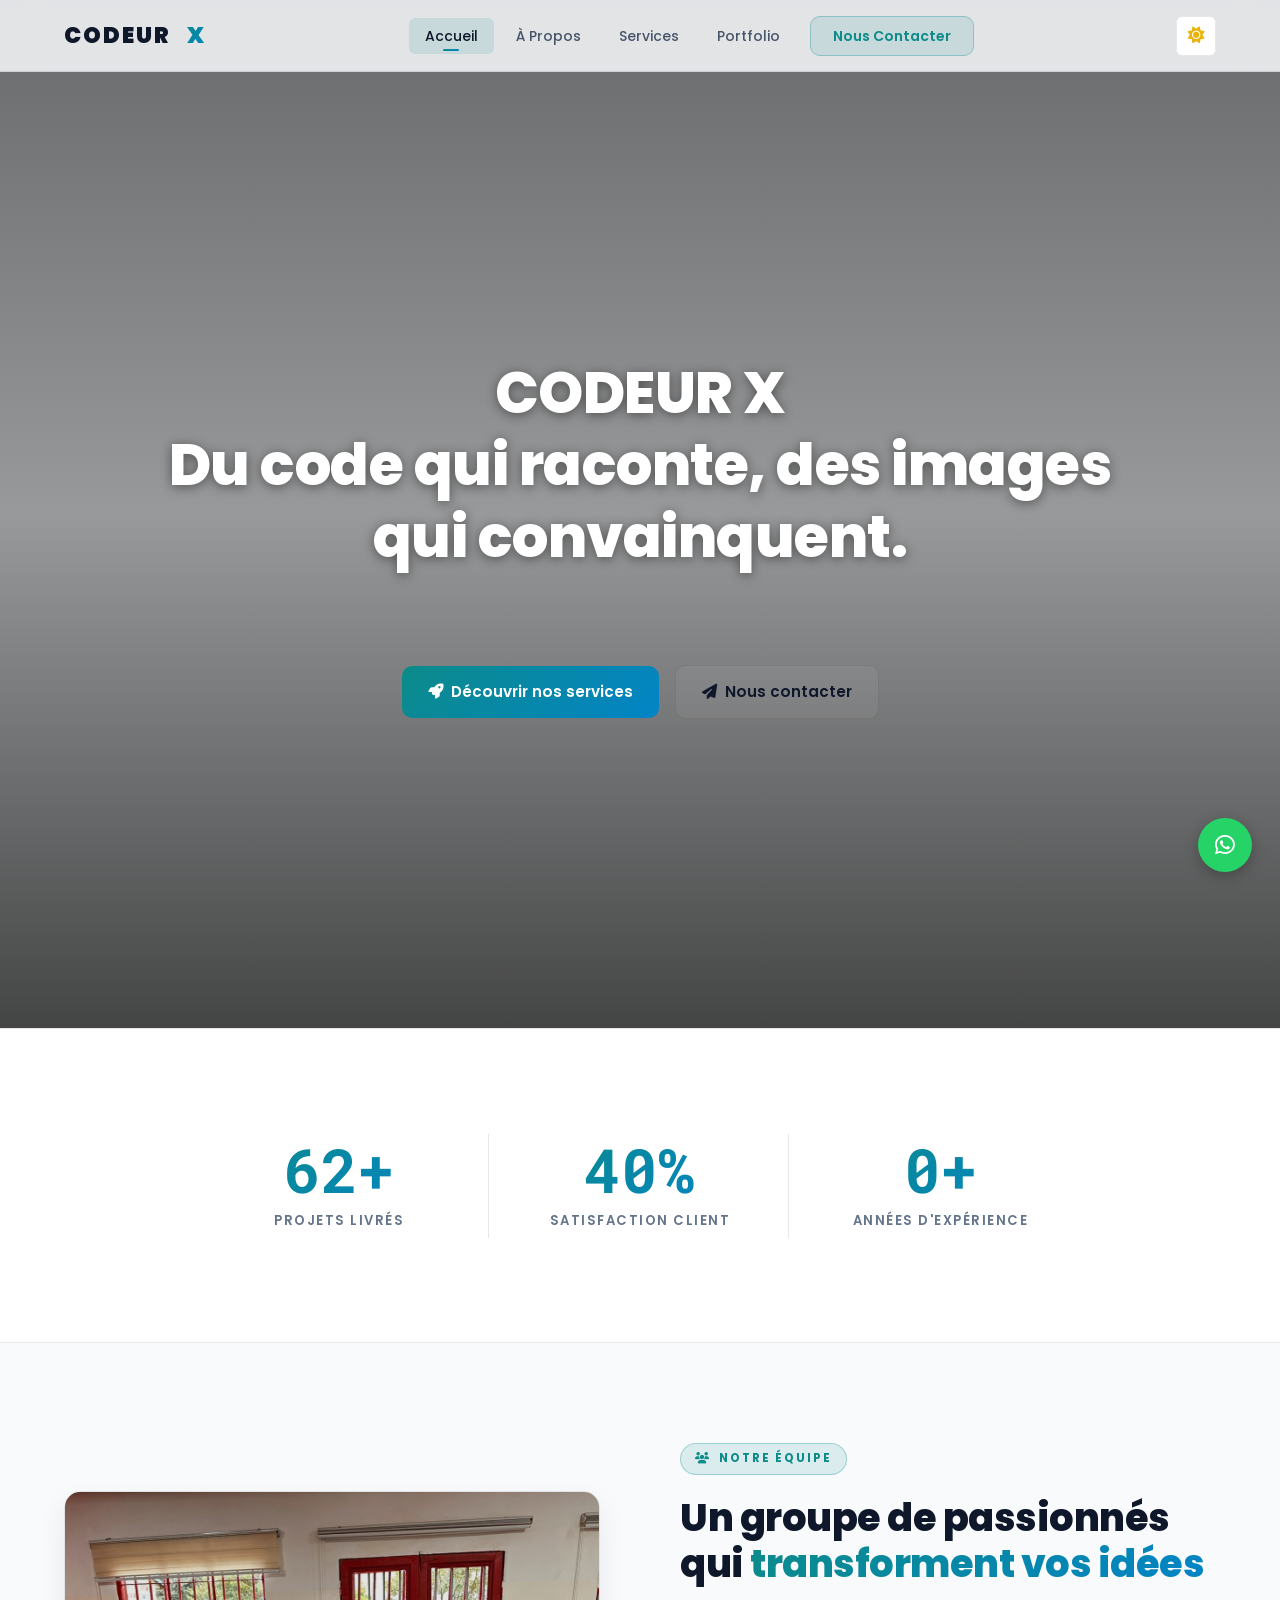
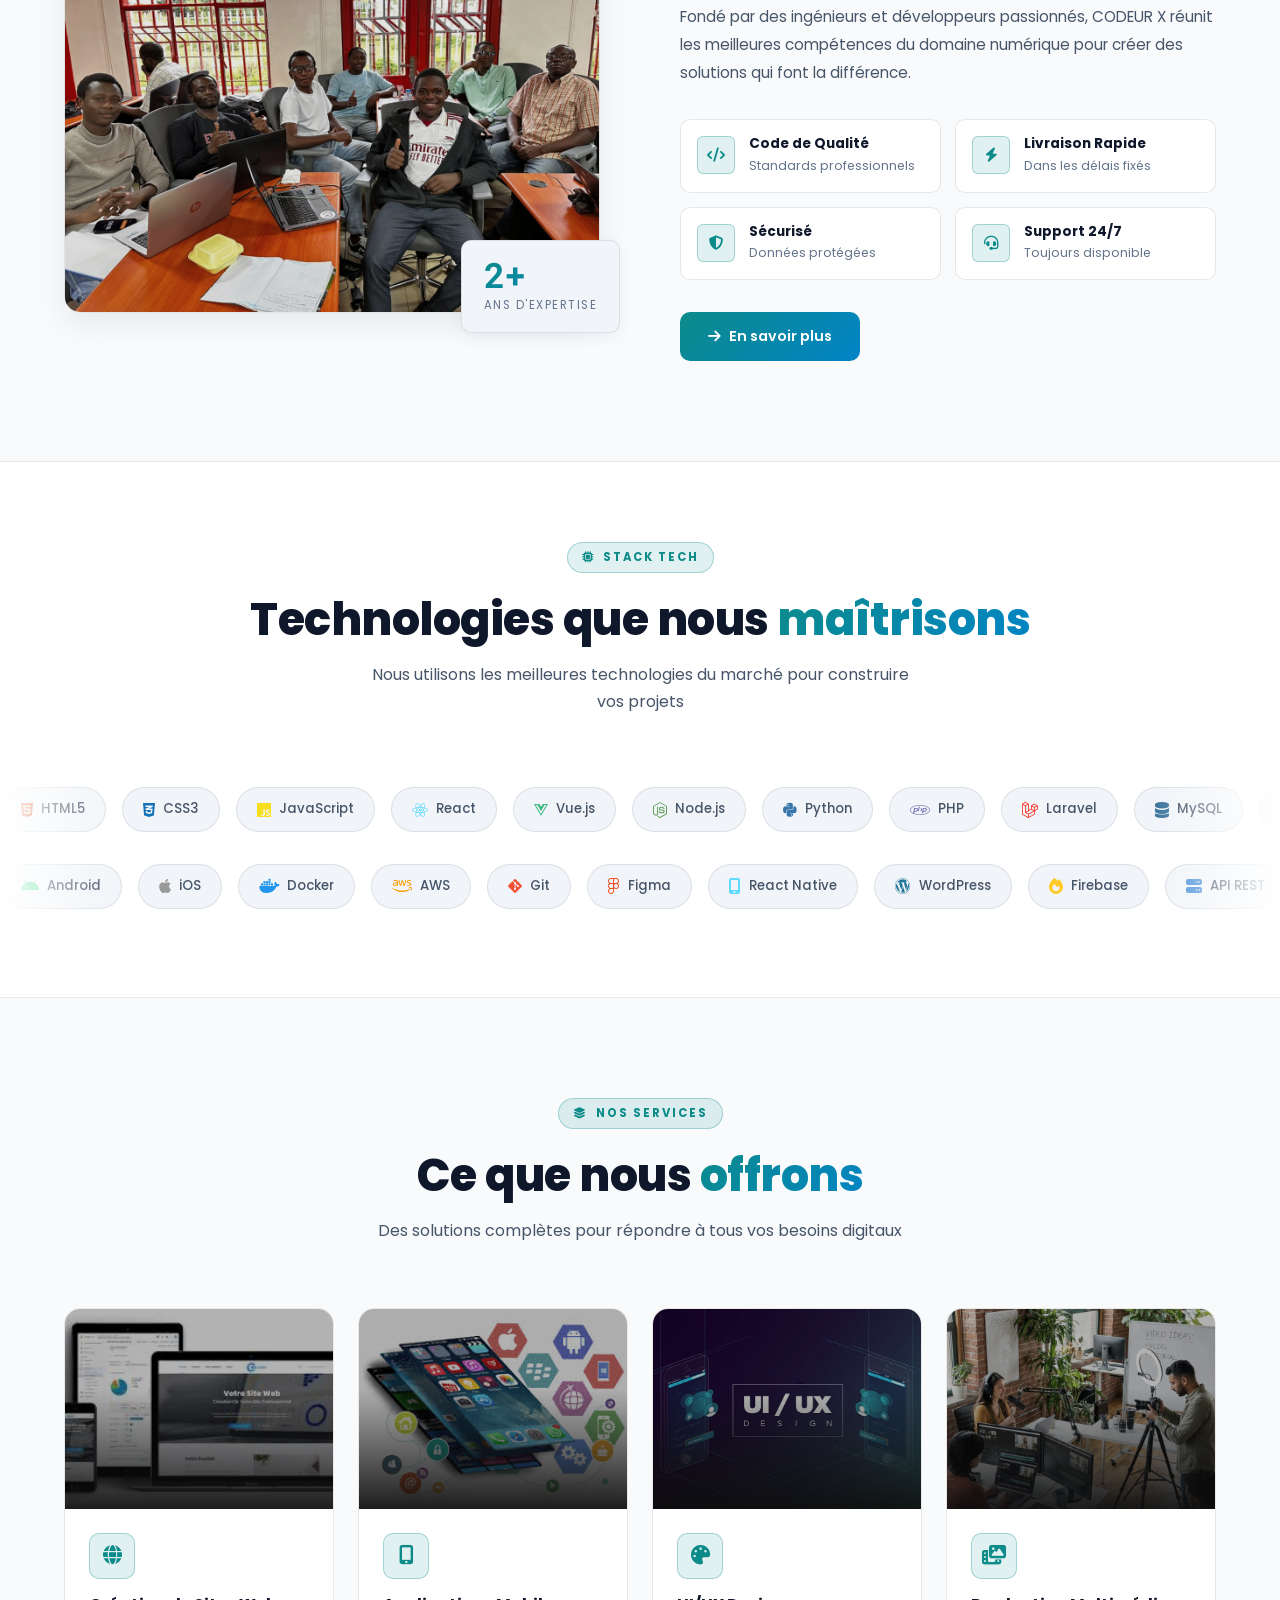
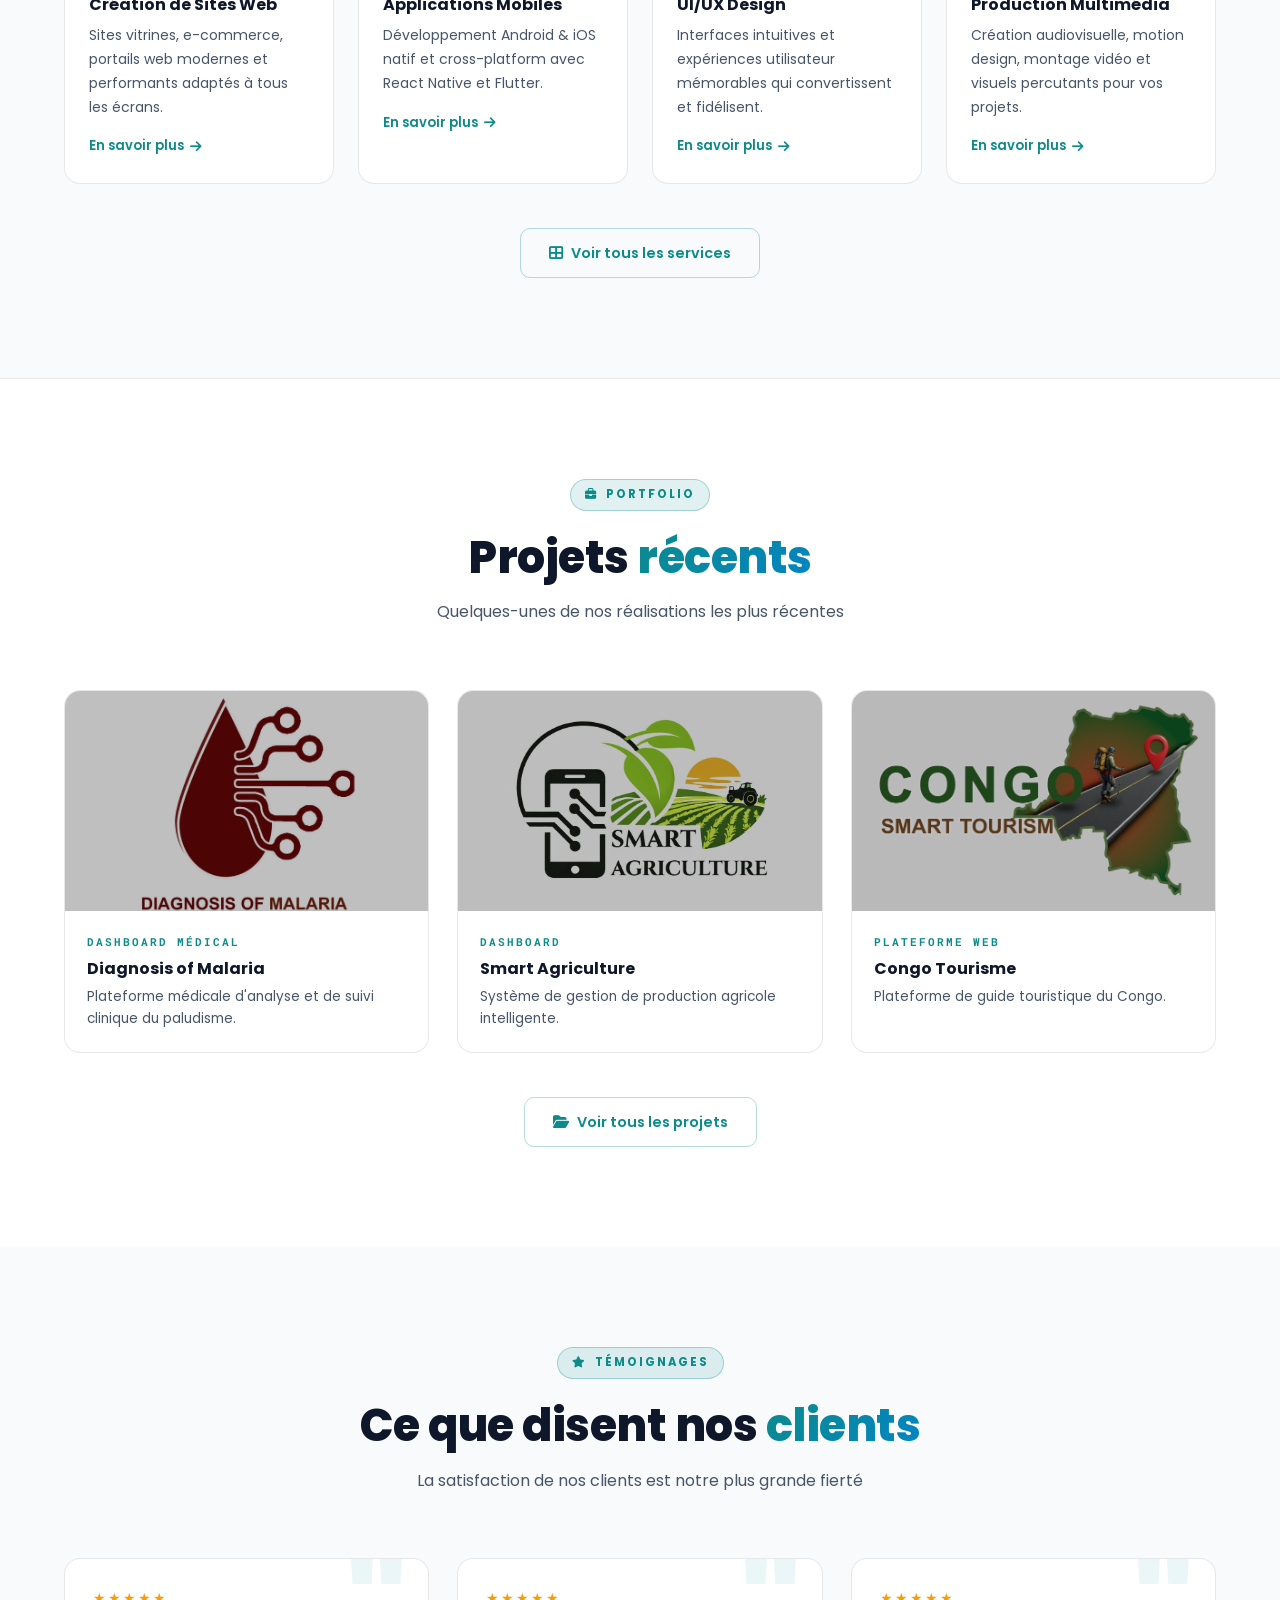
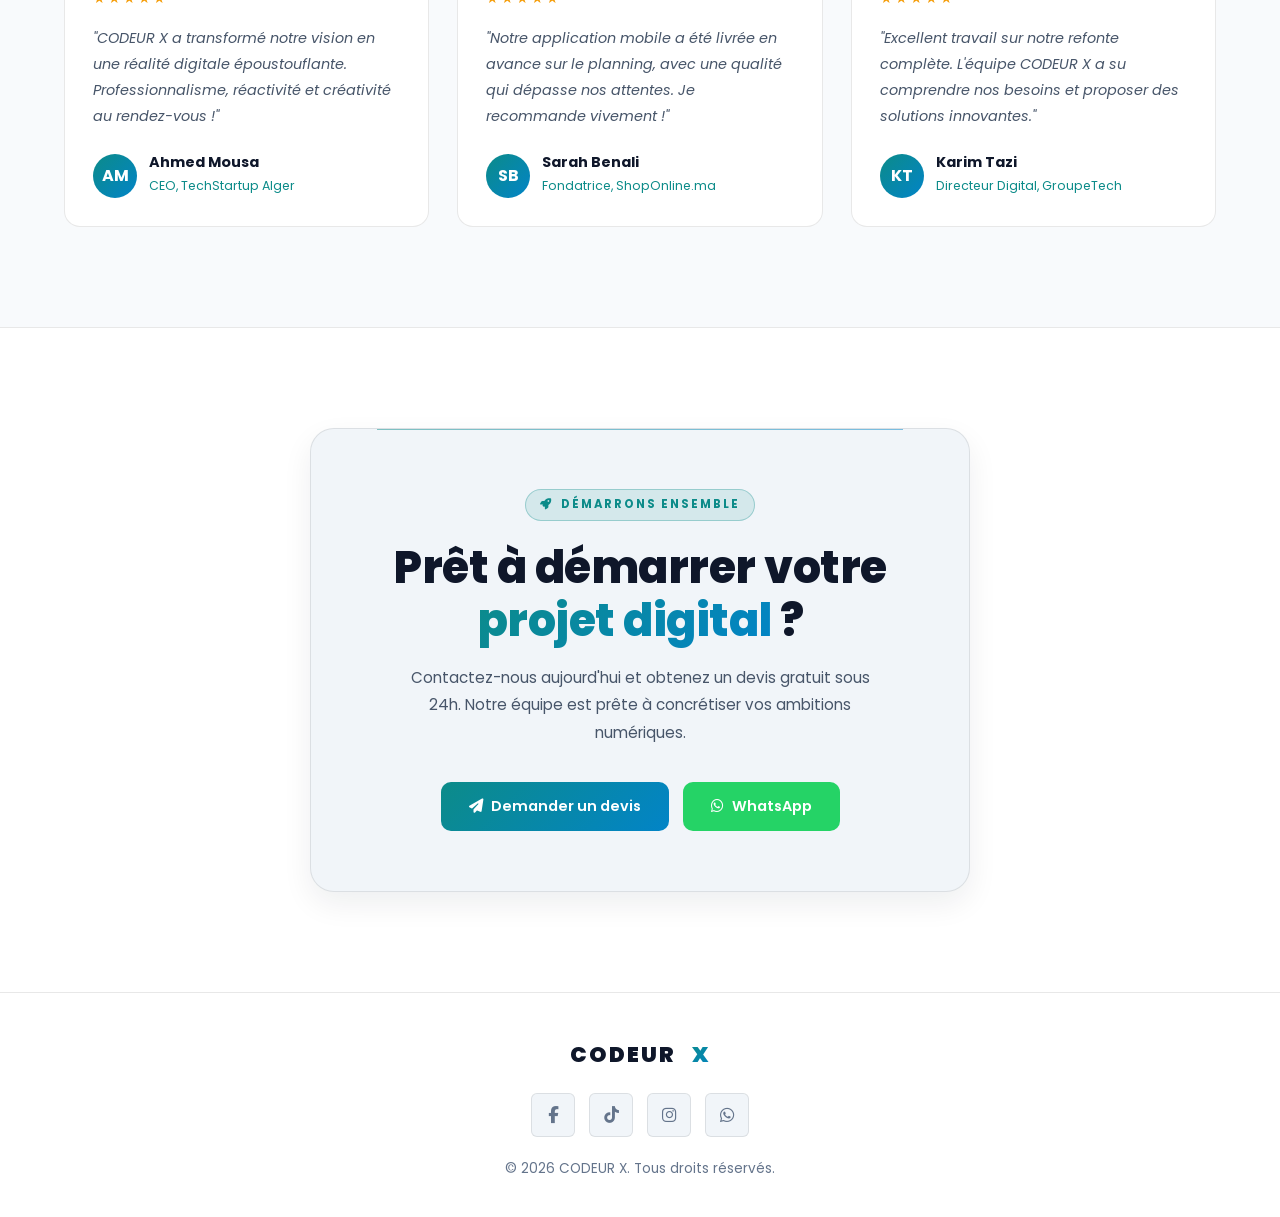
==== commit 86c4b570: "feat(hero): autoplay mobile instantané, vidéos 1080p optimisées et transition fluide en fondu" ====
--- a/index.html
+++ b/index.html
@@ -101,18 +101,77 @@
        HERO SECTION
        ===================== -->
   <section class="hero" id="home">
-    <video id="heroVideo" class="hero-video" src="video/video2.mp4" autoplay muted playsinline
-      style="position:absolute;inset:0;width:100%;height:100%;object-fit:cover;z-index:1;"></video>
+    <video id="heroVideo1" class="hero-video active" src="video/video2.mp4" autoplay muted playsinline webkit-playsinline preload="auto" disablePictureInPicture></video>
+    <video id="heroVideo2" class="hero-video" src="video/multimedia.mp4" muted playsinline webkit-playsinline preload="auto" disablePictureInPicture></video>
+
     <script>
-      const heroVideo = document.getElementById('heroVideo');
-      const secondSrc = 'video/multimedia.mp4';
-      heroVideo.addEventListener('ended', () => {
-        if (heroVideo.dataset.switched) return;
-        heroVideo.src = secondSrc;
-        heroVideo.loop = false;
-        heroVideo.play();
-        heroVideo.dataset.switched = 'true';
-      });
+      (function () {
+        const v1 = document.getElementById('heroVideo1');
+        const v2 = document.getElementById('heroVideo2');
+        if (!v1 || !v2) return;
+
+        // Configuration stricte pour l'autoplay mobile (iOS Safari & Android Chrome)
+        [v1, v2].forEach(v => {
+          v.muted = true;
+          v.defaultMuted = true;
+          v.playsInline = true;
+          v.setAttribute('muted', '');
+          v.setAttribute('playsinline', '');
+          v.setAttribute('webkit-playsinline', '');
+        });
+
+        // Lecture sécurisée avec repli automatique sans bouton
+        function safePlay(video) {
+          if (!video) return;
+          video.muted = true;
+          const promise = video.play();
+          if (promise !== undefined) {
+            promise.catch(() => {
+              // Si le système bloque l'autoplay (ex: mode économie d'énergie mobile),
+              // le premier toucher ou léger défilement démarre la vidéo instantanément
+              const unlock = () => {
+                video.play().catch(() => {});
+                ['touchstart', 'touchend', 'click', 'scroll', 'pointerdown'].forEach(ev => {
+                  window.removeEventListener(ev, unlock, { capture: true });
+                });
+              };
+              ['touchstart', 'touchend', 'click', 'scroll', 'pointerdown'].forEach(ev => {
+                window.addEventListener(ev, unlock, { capture: true, once: true });
+              });
+            });
+          }
+        }
+
+        // Démarrage immédiat dès le chargement
+        safePlay(v1);
+
+        // Transition fluide en fondu croisé dès la fin de la première vidéo
+        v1.addEventListener('ended', () => {
+          v2.currentTime = 0;
+          safePlay(v2);
+          v2.classList.add('active');
+          v1.classList.remove('active');
+        });
+
+        // Rebouclage infini sur la première vidéo
+        v2.addEventListener('ended', () => {
+          v1.currentTime = 0;
+          safePlay(v1);
+          v1.classList.add('active');
+          v2.classList.remove('active');
+        });
+
+        // Relance si l'utilisateur change d'onglet ou déverrouille son téléphone
+        document.addEventListener('visibilitychange', () => {
+          if (!document.hidden) {
+            if (v2.classList.contains('active')) {
+              safePlay(v2);
+            } else {
+              safePlay(v1);
+            }
+          }
+        });
+      })();
     </script>
     <div class="hero-content container">
       <div class="hero-inner">
--- a/css/style.css
+++ b/css/style.css
@@ -670,6 +670,22 @@
   background: linear-gradient(180deg, rgba(8, 8, 8, 0.6) 0%, rgba(8, 8, 8, 0.4) 50%, rgba(8, 8, 8, 0.75) 100%);
   z-index: 1;
   pointer-events: none;
+}
+
+.hero-video {
+  position: absolute;
+  inset: 0;
+  width: 100%;
+  height: 100%;
+  object-fit: cover;
+  z-index: 0;
+  opacity: 0;
+  transition: opacity 0.8s ease-in-out;
+  pointer-events: none;
+}
+
+.hero-video.active {
+  opacity: 1;
 }
 
 #hero-canvas {
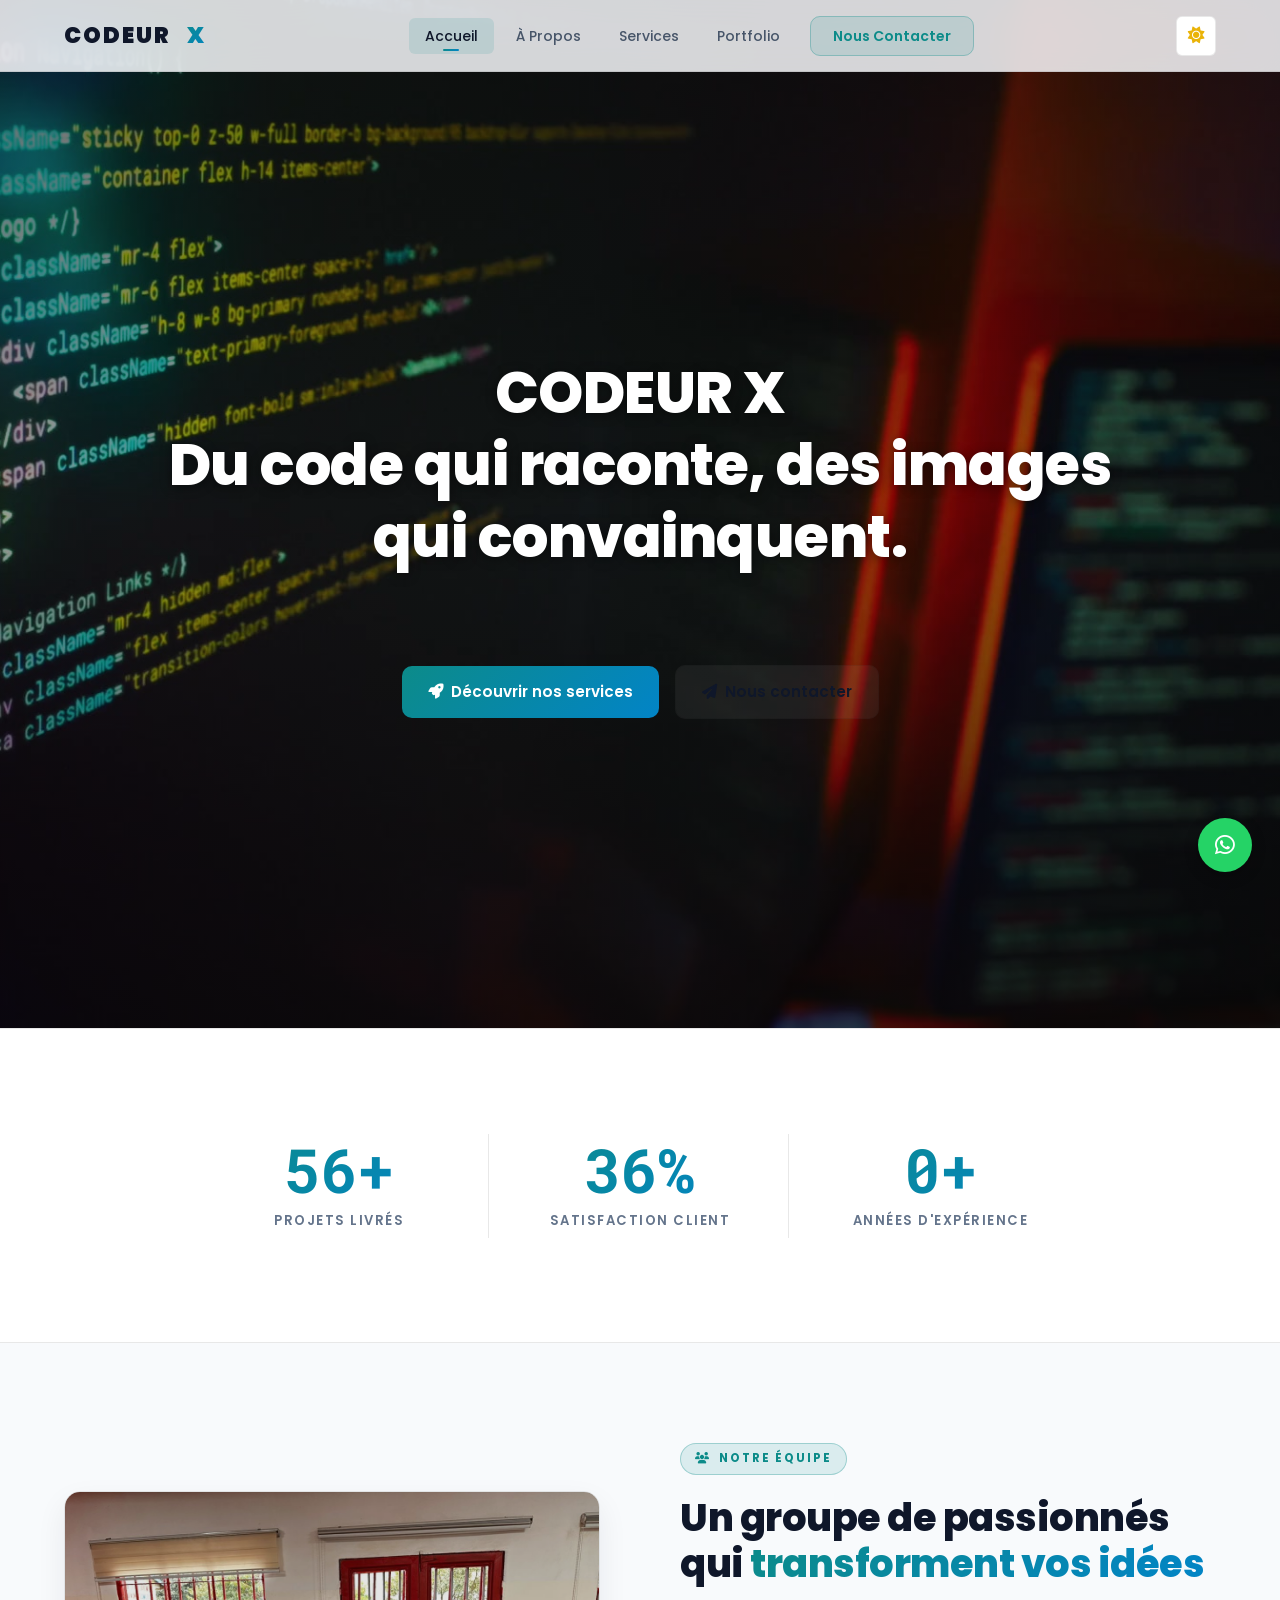
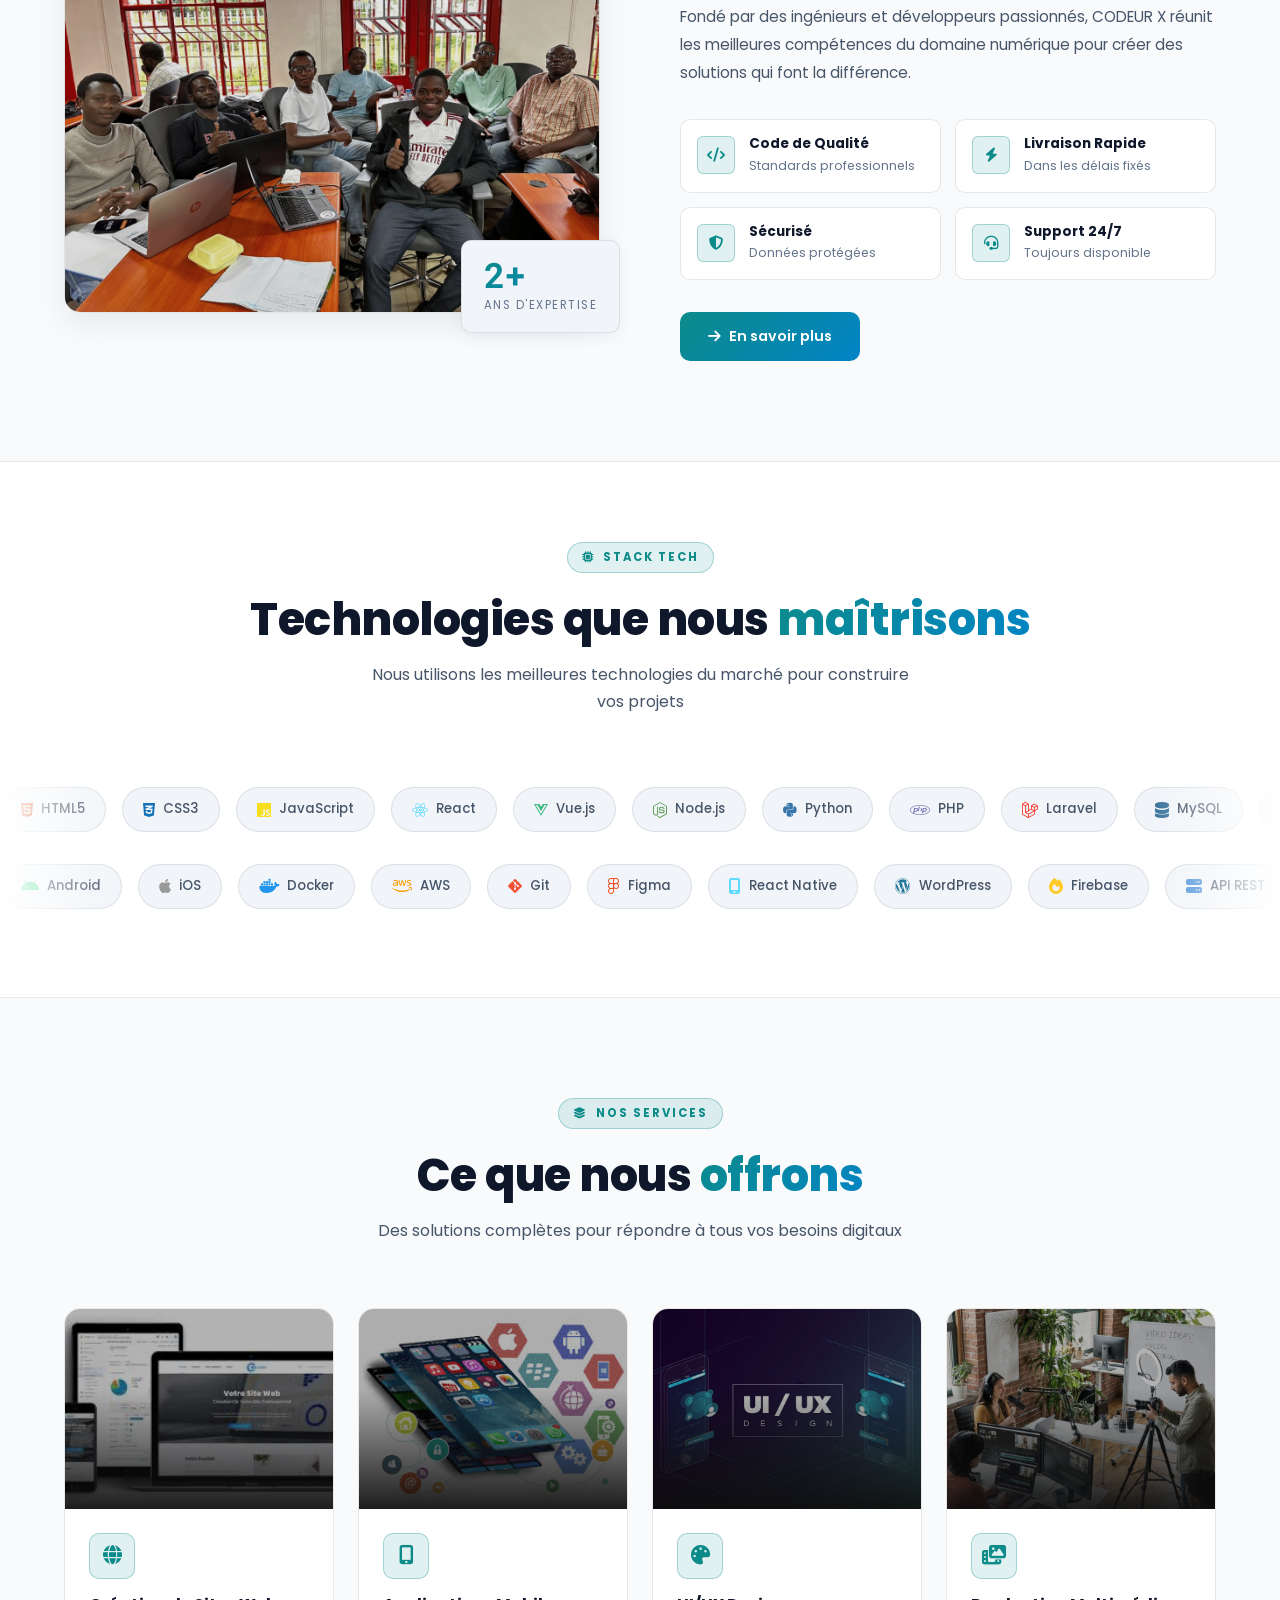
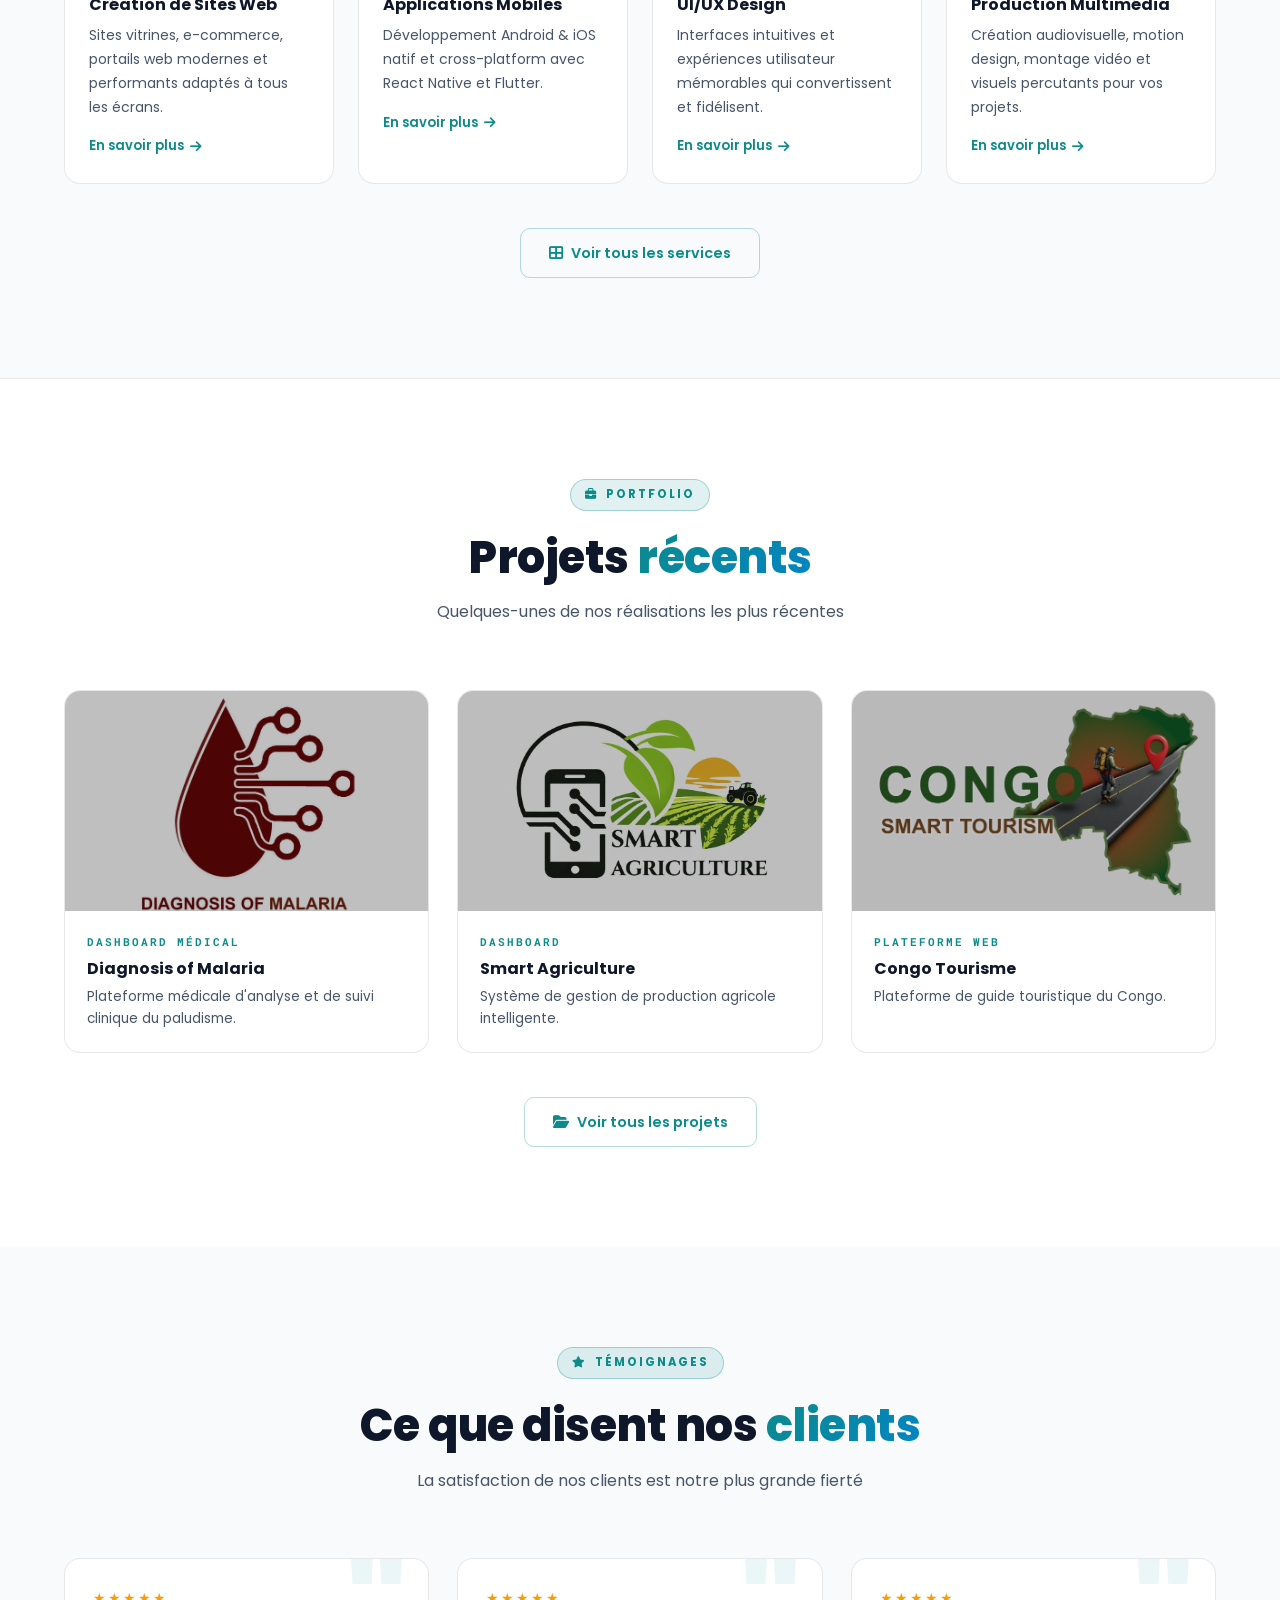
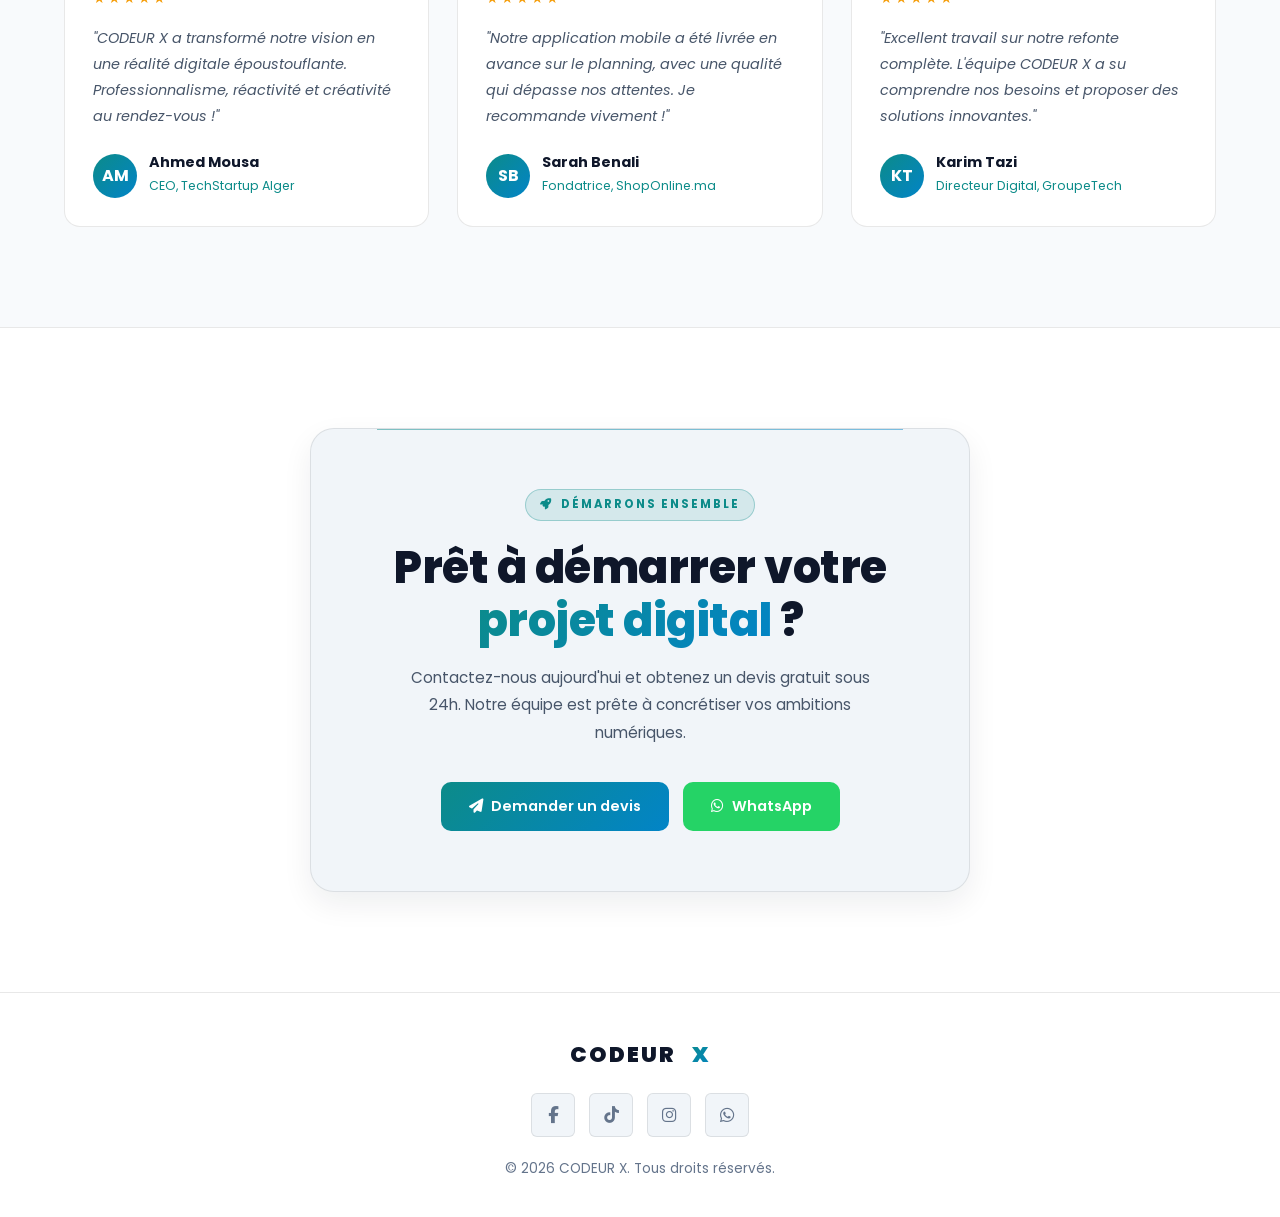
==== commit ecb0ddbb: "feat(hero): démarrage instantané de la vidéo dès l'arrivée sur l'accueil avec posters et préchargeme" ====
--- a/index.html
+++ b/index.html
@@ -16,6 +16,10 @@
   <link
     href="https://fonts.googleapis.com/css2?family=Poppins:wght@300;400;500;600;700;800;900&family=Roboto+Mono:wght@400;500;700&display=swap"
     rel="stylesheet" />
+
+  <!-- Preload Hero Video & Poster for Instant Autoplay -->
+  <link rel="preload" as="image" href="img/hero-poster.jpg" />
+  <link rel="preload" as="video" href="video/video2.mp4" type="video/mp4" />
 
   <!-- Icons -->
   <link rel="stylesheet" href="https://cdn.jsdelivr.net/npm/@fortawesome/fontawesome-free@6.5.0/css/all.min.css" />
@@ -101,8 +105,12 @@
        HERO SECTION
        ===================== -->
   <section class="hero" id="home">
-    <video id="heroVideo1" class="hero-video active" src="video/video2.mp4" autoplay muted playsinline webkit-playsinline preload="auto" disablePictureInPicture></video>
-    <video id="heroVideo2" class="hero-video" src="video/multimedia.mp4" muted playsinline webkit-playsinline preload="auto" disablePictureInPicture></video>
+    <video id="heroVideo1" class="hero-video active" autoplay muted playsinline webkit-playsinline preload="auto" poster="img/hero-poster.jpg" disablePictureInPicture>
+      <source src="video/video2.mp4" type="video/mp4" />
+    </video>
+    <video id="heroVideo2" class="hero-video" muted playsinline webkit-playsinline preload="auto" poster="img/multimedia-poster.jpg" disablePictureInPicture>
+      <source src="video/multimedia.mp4" type="video/mp4" />
+    </video>
 
     <script>
       (function () {
@@ -110,45 +118,67 @@
         const v2 = document.getElementById('heroVideo2');
         if (!v1 || !v2) return;
 
-        // Configuration stricte pour l'autoplay mobile (iOS Safari & Android Chrome)
+        // Configuration stricte pour l'autoplay garanti sur tous navigateurs et mobiles
         [v1, v2].forEach(v => {
           v.muted = true;
           v.defaultMuted = true;
+          v.volume = 0;
           v.playsInline = true;
           v.setAttribute('muted', '');
           v.setAttribute('playsinline', '');
           v.setAttribute('webkit-playsinline', '');
         });
 
-        // Lecture sécurisée avec repli automatique sans bouton
-        function safePlay(video) {
+        function startPlayback(video) {
           if (!video) return;
           video.muted = true;
-          const promise = video.play();
-          if (promise !== undefined) {
-            promise.catch(() => {
-              // Si le système bloque l'autoplay (ex: mode économie d'énergie mobile),
-              // le premier toucher ou léger défilement démarre la vidéo instantanément
-              const unlock = () => {
-                video.play().catch(() => {});
-                ['touchstart', 'touchend', 'click', 'scroll', 'pointerdown'].forEach(ev => {
-                  window.removeEventListener(ev, unlock, { capture: true });
-                });
-              };
-              ['touchstart', 'touchend', 'click', 'scroll', 'pointerdown'].forEach(ev => {
-                window.addEventListener(ev, unlock, { capture: true, once: true });
-              });
-            });
+          video.defaultMuted = true;
+          const p = video.play();
+          if (p !== undefined) {
+            p.catch(() => {});
           }
         }
 
-        // Démarrage immédiat dès le chargement
-        safePlay(v1);
+        // 1. Démarrage immédiat
+        startPlayback(v1);
+
+        // 2. Démarrage dès les événements de flux média
+        v1.addEventListener('loadedmetadata', () => { if (v1.paused) startPlayback(v1); });
+        v1.addEventListener('loadeddata', () => { if (v1.paused) startPlayback(v1); });
+        v1.addEventListener('canplay', () => { if (v1.paused) startPlayback(v1); });
+
+        // 3. Boucle de démarrage rapide (tente toutes les 100ms pendant 3s max tant que paused)
+        let attempts = 0;
+        const autoStarter = setInterval(() => {
+          attempts++;
+          if (!v1.paused || attempts > 30) {
+            clearInterval(autoStarter);
+          } else {
+            startPlayback(v1);
+          }
+        }, 100);
+
+        // 4. Au chargement du DOM et de la fenêtre
+        document.addEventListener('DOMContentLoaded', () => { if (v1.paused) startPlayback(v1); });
+        window.addEventListener('load', () => { if (v1.paused) startPlayback(v1); });
+
+        // 5. Repli immédiat dès la moindre interaction (si mode économie d'énergie extrême)
+        const unlock = () => {
+          if (v1.paused && !v2.classList.contains('active')) {
+            startPlayback(v1);
+          }
+          ['touchstart', 'touchend', 'click', 'scroll', 'pointerdown'].forEach(ev => {
+            window.removeEventListener(ev, unlock, { capture: true });
+          });
+        };
+        ['touchstart', 'touchend', 'click', 'scroll', 'pointerdown'].forEach(ev => {
+          window.addEventListener(ev, unlock, { capture: true, once: true });
+        });
 
         // Transition fluide en fondu croisé dès la fin de la première vidéo
         v1.addEventListener('ended', () => {
           v2.currentTime = 0;
-          safePlay(v2);
+          startPlayback(v2);
           v2.classList.add('active');
           v1.classList.remove('active');
         });
@@ -156,7 +186,7 @@
         // Rebouclage infini sur la première vidéo
         v2.addEventListener('ended', () => {
           v1.currentTime = 0;
-          safePlay(v1);
+          startPlayback(v1);
           v1.classList.add('active');
           v2.classList.remove('active');
         });
@@ -165,9 +195,9 @@
         document.addEventListener('visibilitychange', () => {
           if (!document.hidden) {
             if (v2.classList.contains('active')) {
-              safePlay(v2);
+              startPlayback(v2);
             } else {
-              safePlay(v1);
+              startPlayback(v1);
             }
           }
         });
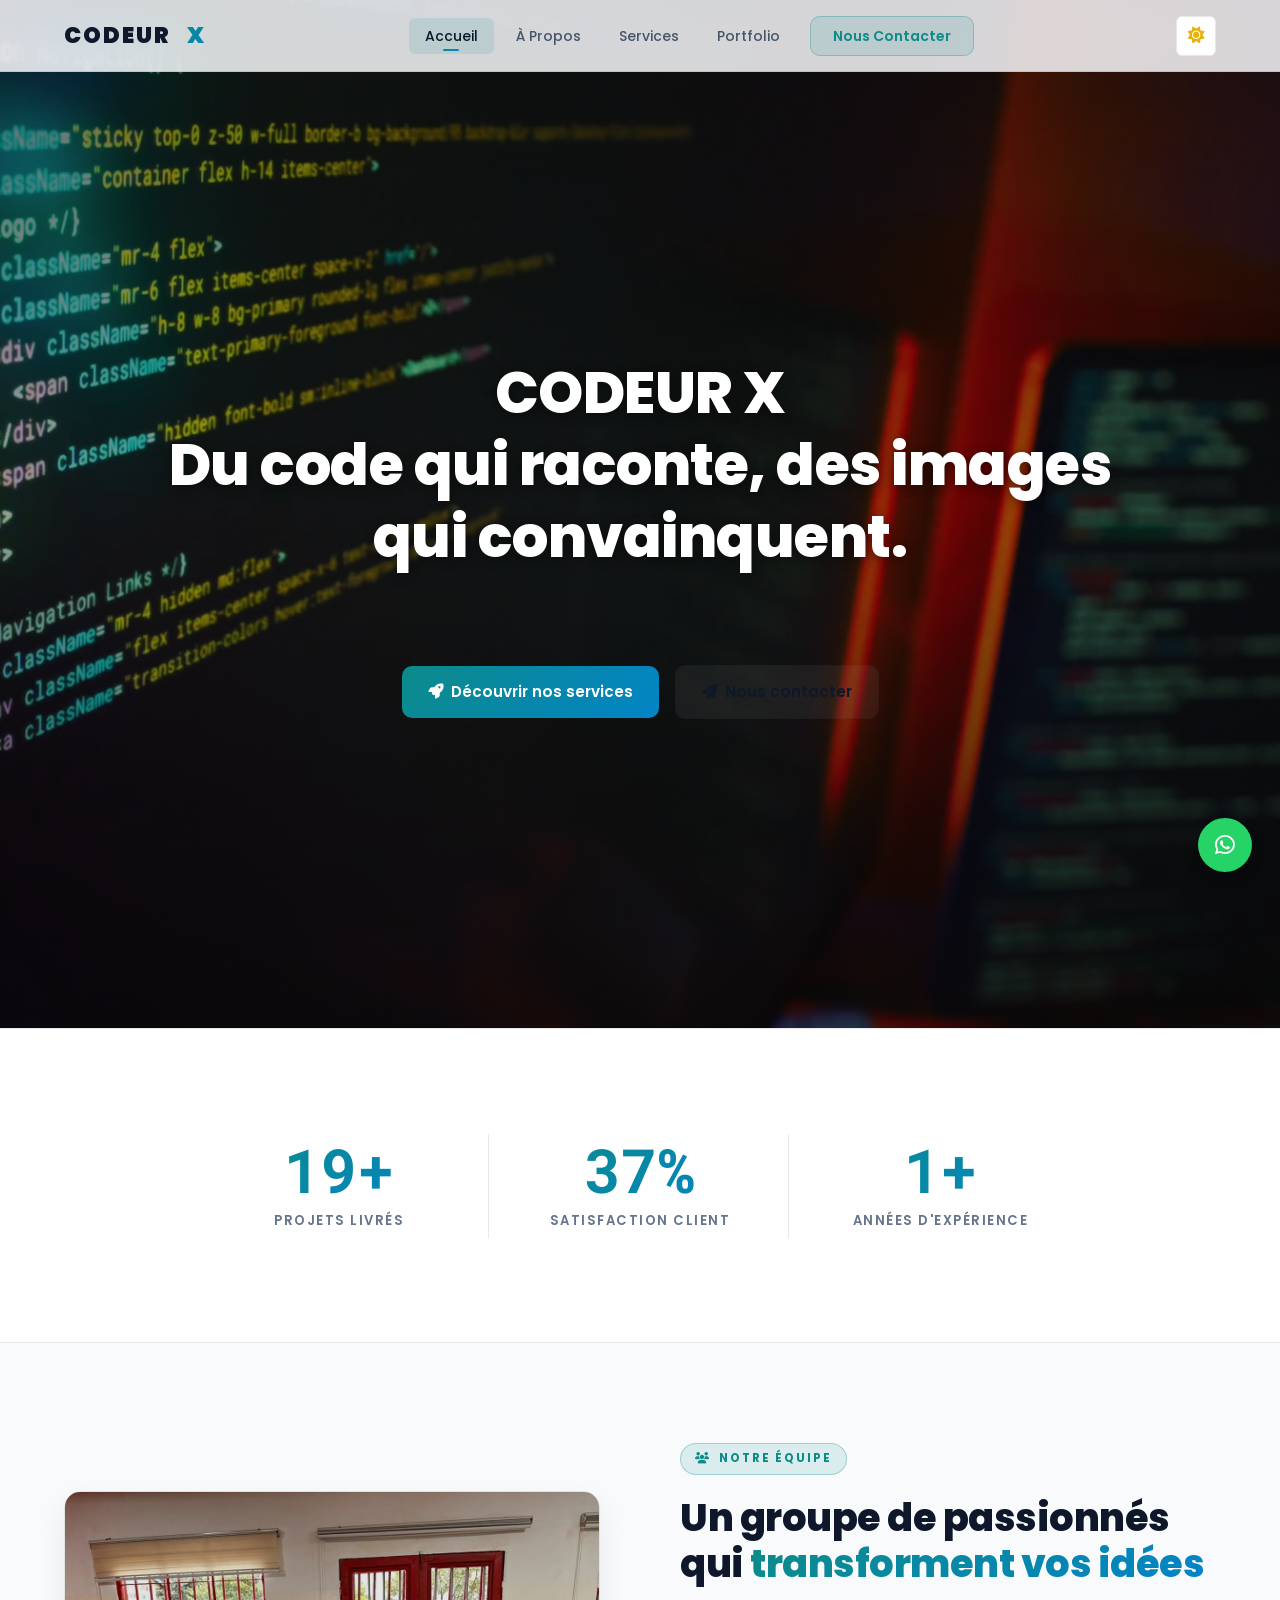
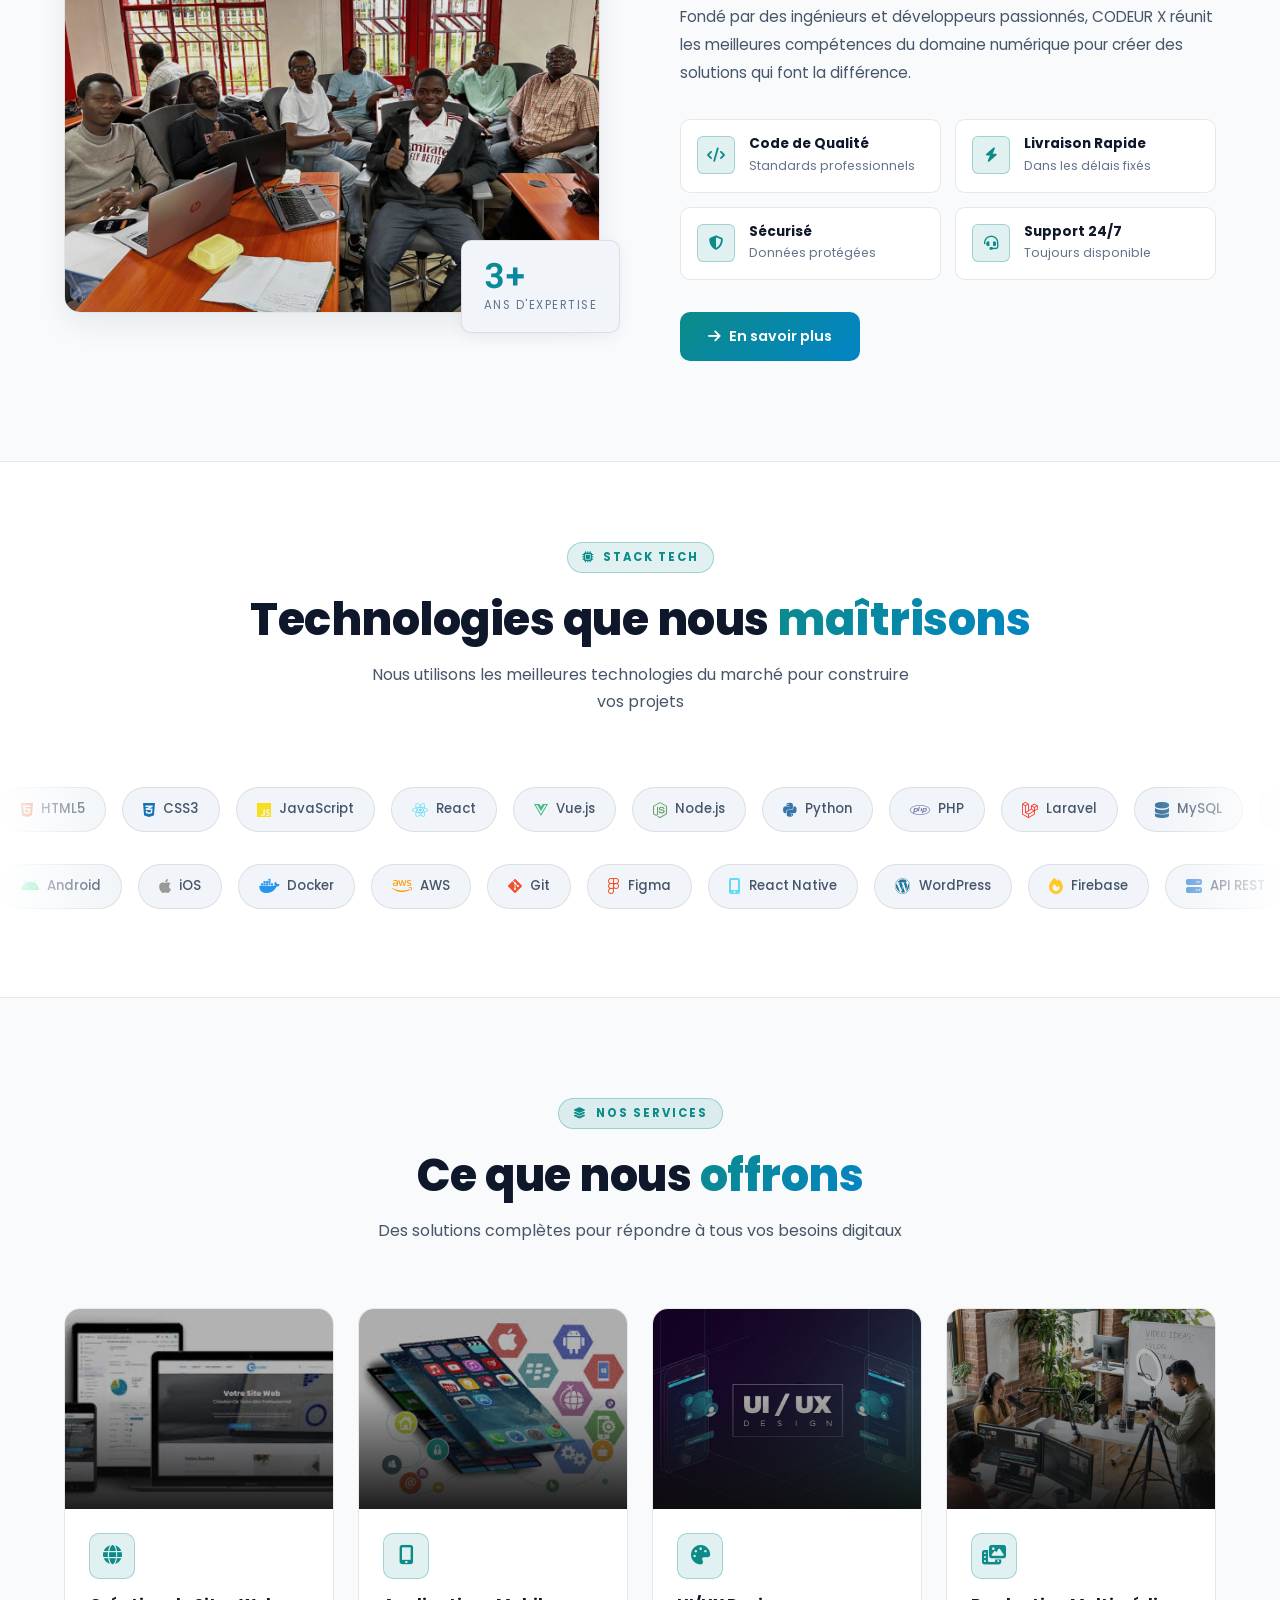
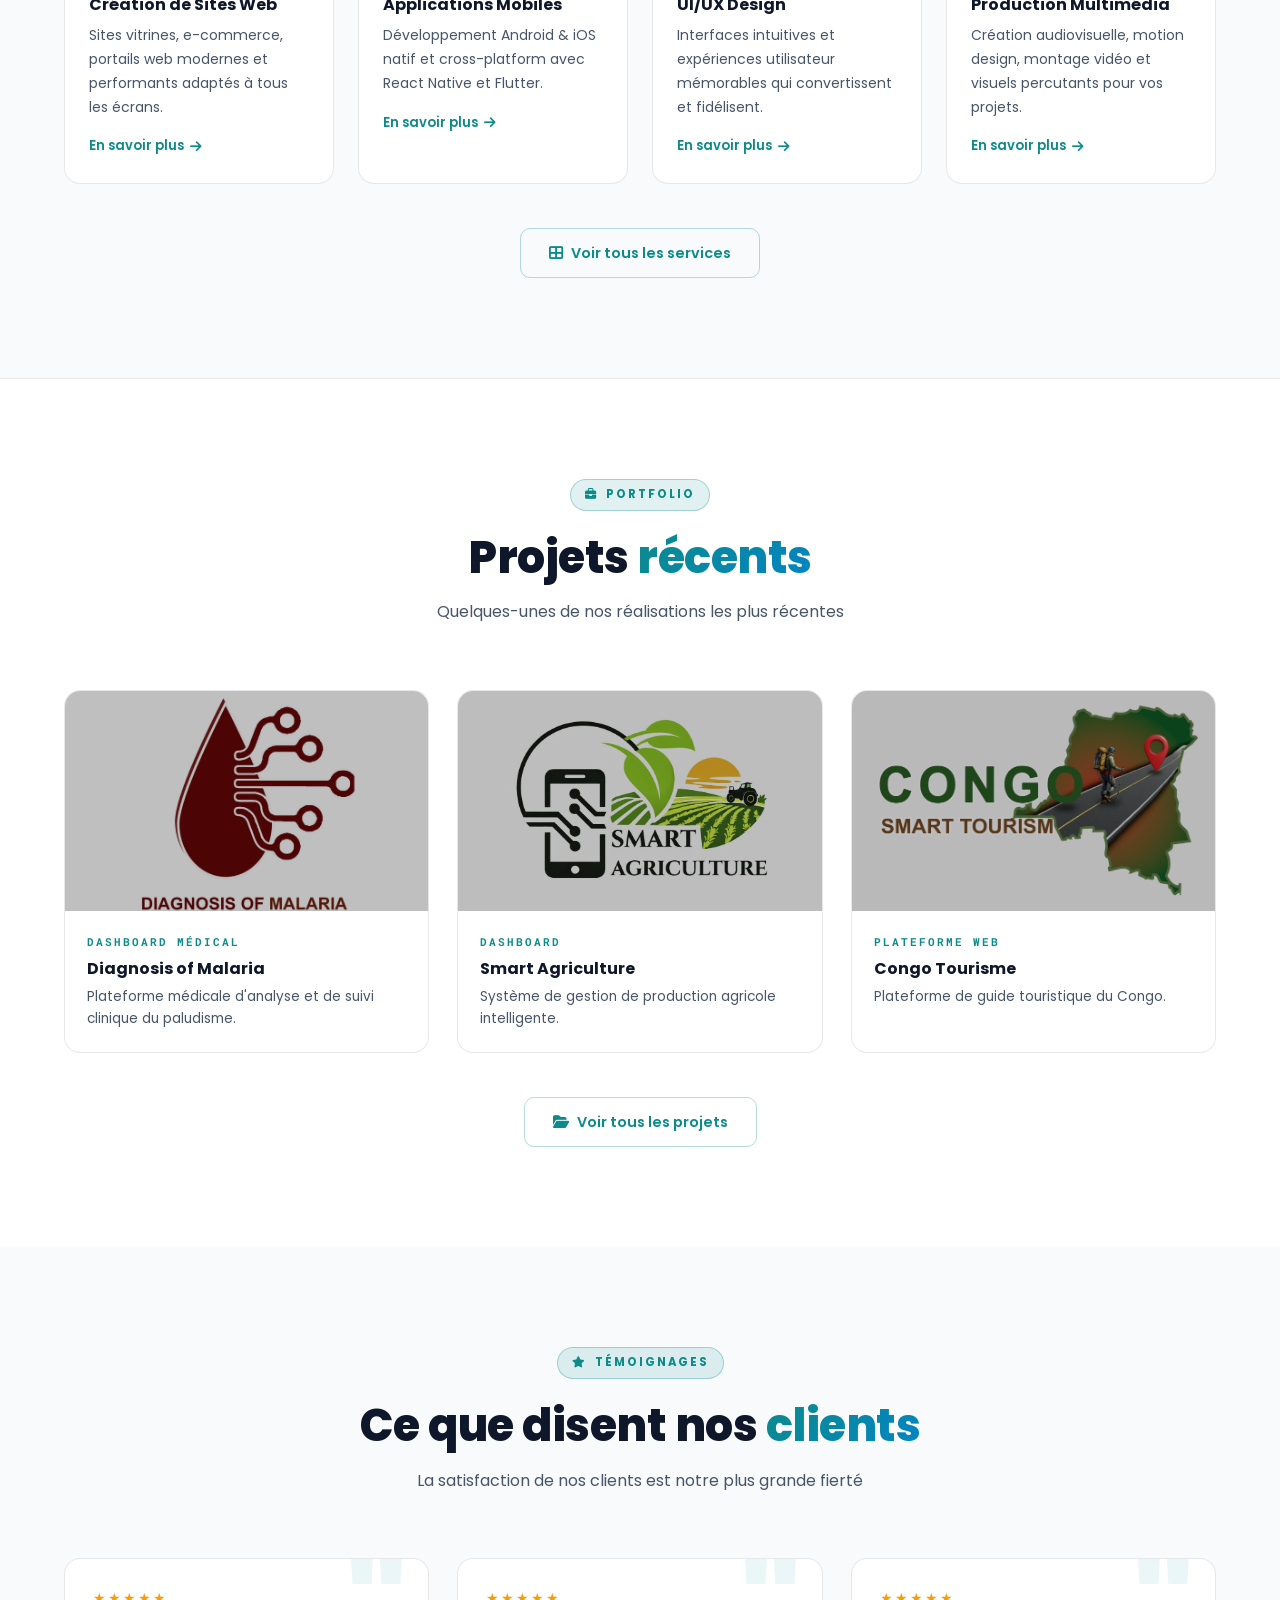
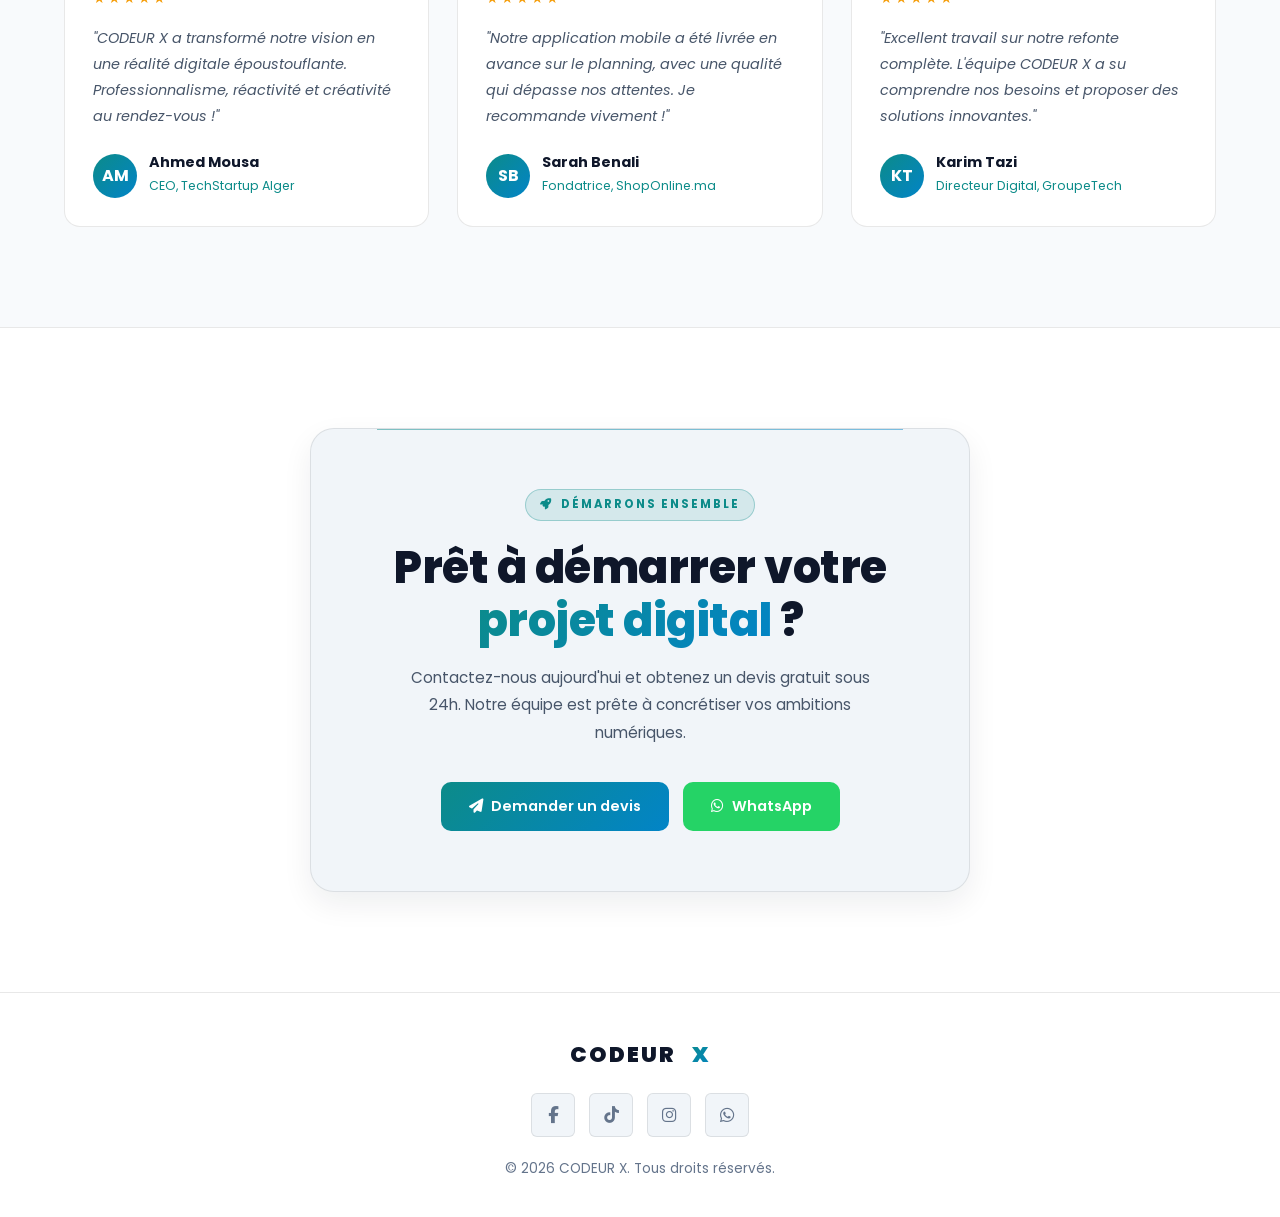
==== commit 804778ec: "Mise à jour des statistiques : 50+ projets livrés et 3+ années d'expérience" ====
--- a/index.html
+++ b/index.html
@@ -222,7 +222,7 @@
       <div class="stats-grid">
         <div class="stat-item reveal">
           <div class="stat-number">
-            <span class="stat-count" data-target="150" data-suffix="+">0+</span>
+            <span class="stat-count" data-target="50" data-suffix="+">0+</span>
           </div>
           <div class="stat-label">Projets Livrés</div>
         </div>
@@ -234,7 +234,7 @@
         </div>
         <div class="stat-item reveal delay-2">
           <div class="stat-number">
-            <span class="stat-count" data-target="2" data-suffix="+">0+</span>
+            <span class="stat-count" data-target="3" data-suffix="+">0+</span>
           </div>
           <div class="stat-label">Années D'expérience</div>
         </div>
@@ -253,7 +253,7 @@
             <img src="img/Equipe.jpeg" alt="Équipe CODEUR X" loading="lazy" />
           </div>
           <div class="about-badge-float">
-            <div class="num">2+</div>
+            <div class="num">3+</div>
             <div class="lbl">Ans d'expertise</div>
           </div>
         </div>
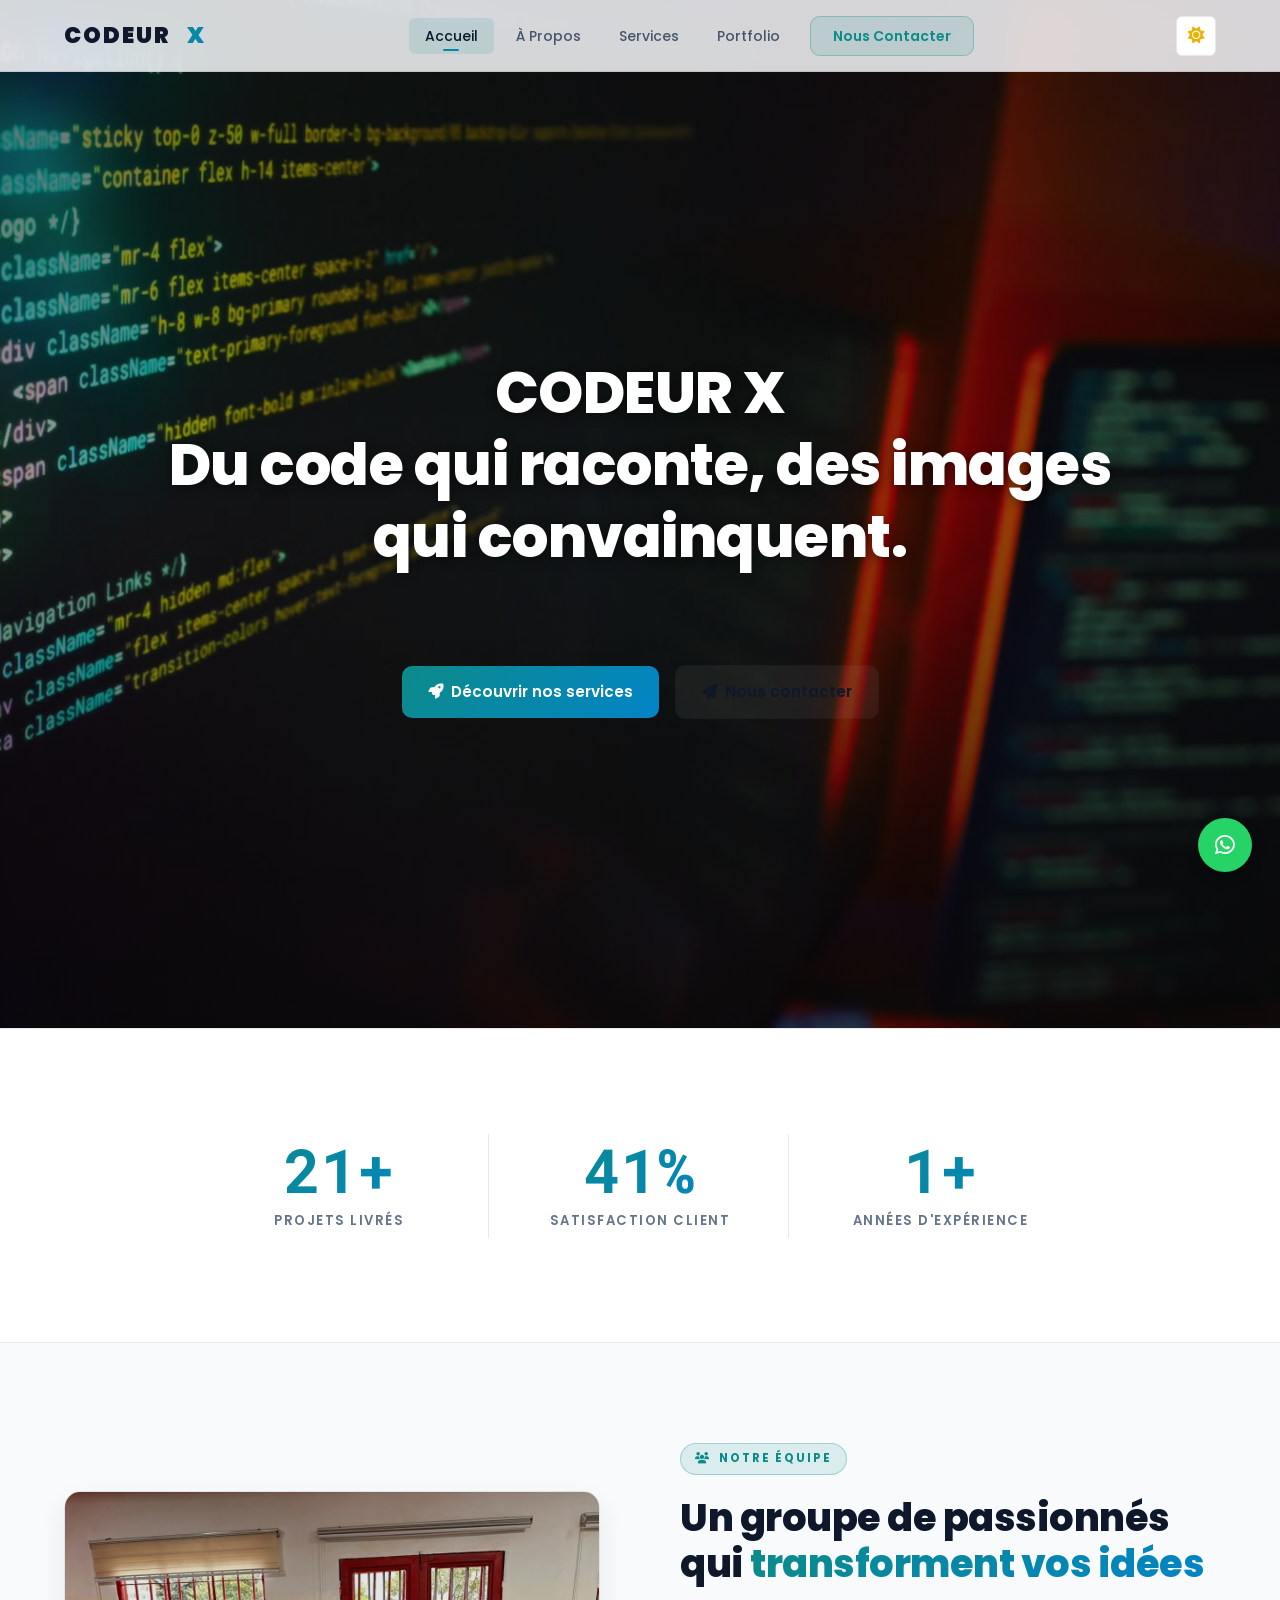
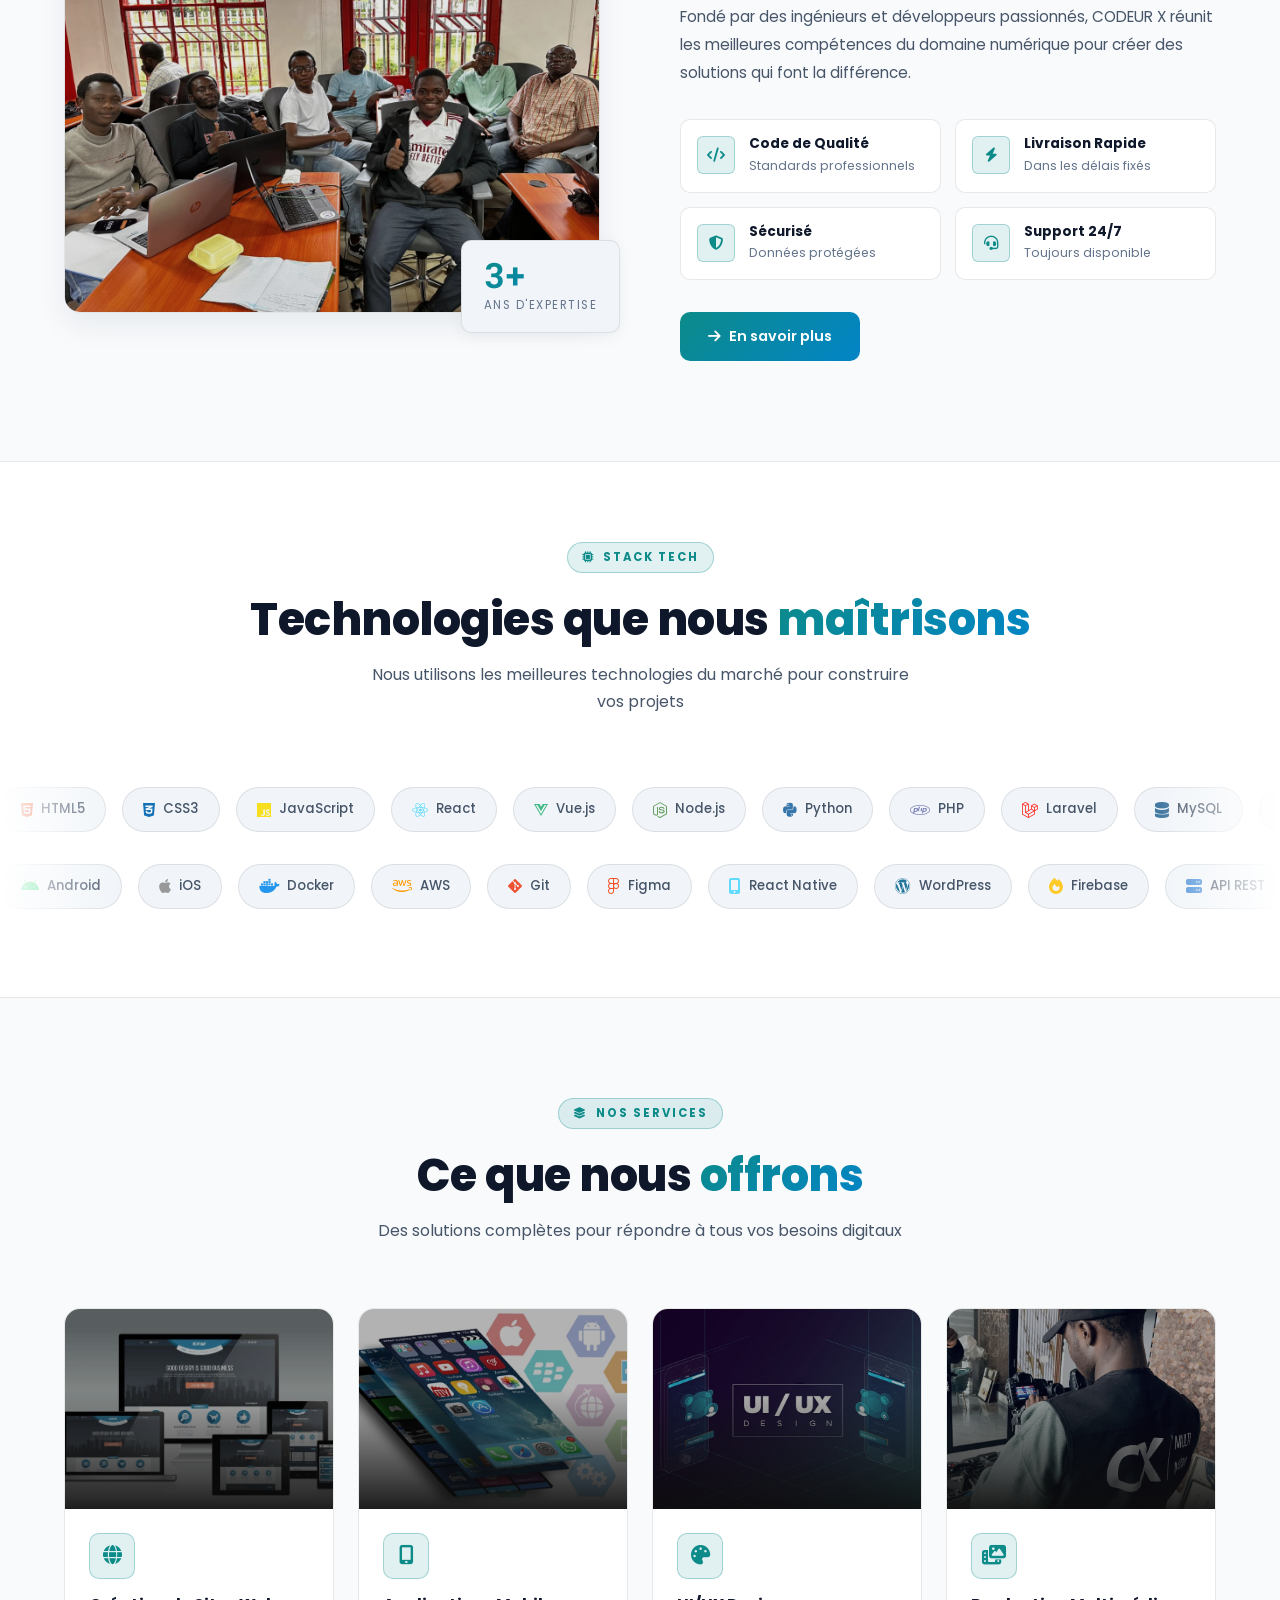
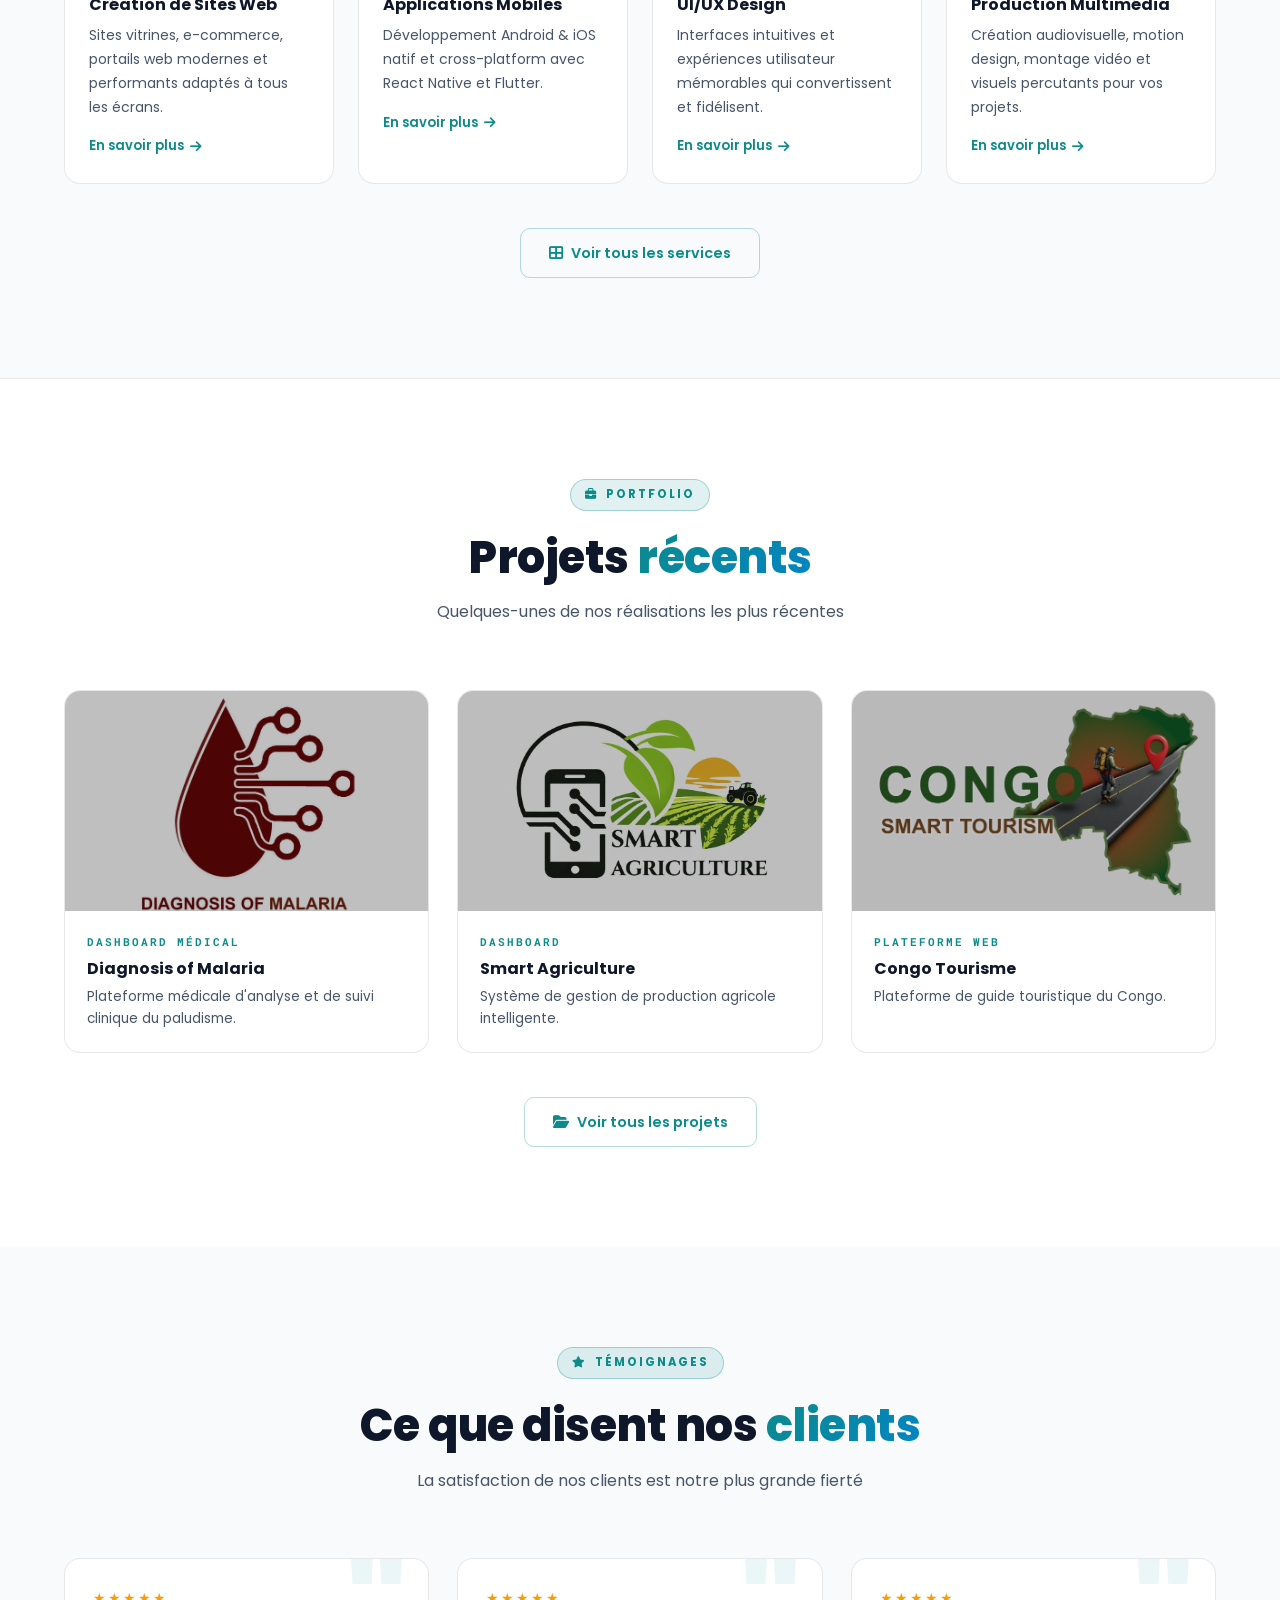
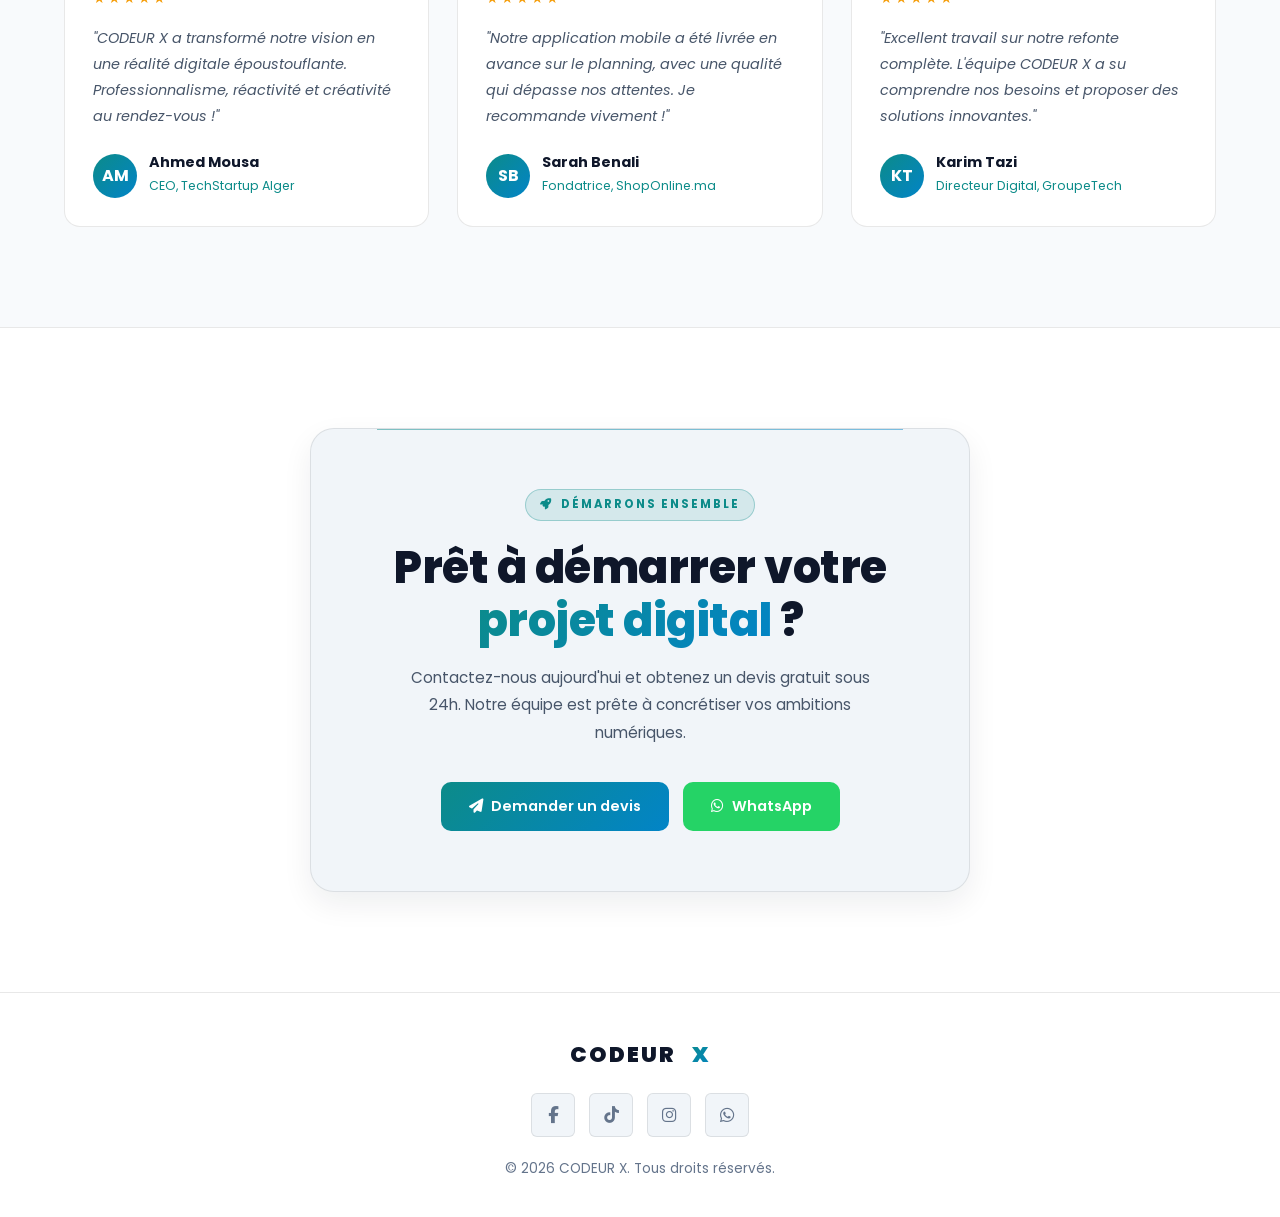
==== commit 6d67e247: "Add timed hero image sequence" ====
--- a/index.html
+++ b/index.html
@@ -19,6 +19,8 @@
 
   <!-- Preload Hero Video & Poster for Instant Autoplay -->
   <link rel="preload" as="image" href="img/hero-poster.jpg" />
+  <link rel="preload" as="image" href="img/multimedia(1)-web.jpg" />
+  <link rel="preload" as="image" href="img/code1.jpg" />
   <link rel="preload" as="video" href="video/video2.mp4" type="video/mp4" />
 
   <!-- Icons -->
@@ -105,21 +107,23 @@
        HERO SECTION
        ===================== -->
   <section class="hero" id="home">
-    <video id="heroVideo1" class="hero-video active" autoplay muted playsinline webkit-playsinline preload="auto" poster="img/hero-poster.jpg" disablePictureInPicture>
+    <video id="heroVideo1" class="hero-video active" autoplay muted playsinline webkit-playsinline preload="auto"
+      poster="img/hero-poster.jpg" disablePictureInPicture>
       <source src="video/video2.mp4" type="video/mp4" />
     </video>
-    <video id="heroVideo2" class="hero-video" muted playsinline webkit-playsinline preload="auto" poster="img/multimedia-poster.jpg" disablePictureInPicture>
-      <source src="video/multimedia.mp4" type="video/mp4" />
-    </video>
+    <img id="heroMultimediaImage" class="hero-video" src="img/multimedia(1)-web.jpg" alt="Production multimédia CODEUR X" />
+    <img id="heroCodeImage" class="hero-video" src="img/code1.jpg" alt="Projet CODEUR X" />
 
     <script>
       (function () {
         const v1 = document.getElementById('heroVideo1');
-        const v2 = document.getElementById('heroVideo2');
-        if (!v1 || !v2) return;
+        const image = document.getElementById('heroMultimediaImage');
+        const codeImage = document.getElementById('heroCodeImage');
+        if (!v1 || !image || !codeImage) return;
+        const isShowingImage = () => image.classList.contains('active') || codeImage.classList.contains('active');
 
         // Configuration stricte pour l'autoplay garanti sur tous navigateurs et mobiles
-        [v1, v2].forEach(v => {
+        [v1].forEach(v => {
           v.muted = true;
           v.defaultMuted = true;
           v.volume = 0;
@@ -135,7 +139,7 @@
           video.defaultMuted = true;
           const p = video.play();
           if (p !== undefined) {
-            p.catch(() => {});
+            p.catch(() => { });
           }
         }
 
@@ -164,7 +168,7 @@
 
         // 5. Repli immédiat dès la moindre interaction (si mode économie d'énergie extrême)
         const unlock = () => {
-          if (v1.paused && !v2.classList.contains('active')) {
+          if (v1.paused && !isShowingImage()) {
             startPlayback(v1);
           }
           ['touchstart', 'touchend', 'click', 'scroll', 'pointerdown'].forEach(ev => {
@@ -175,28 +179,28 @@
           window.addEventListener(ev, unlock, { capture: true, once: true });
         });
 
-        // Transition fluide en fondu croisé dès la fin de la première vidéo
+        // Affiche chaque image pendant 10 secondes avant de relancer la vidéo
         v1.addEventListener('ended', () => {
-          v2.currentTime = 0;
-          startPlayback(v2);
-          v2.classList.add('active');
+          image.classList.add('active');
           v1.classList.remove('active');
-        });
-
-        // Rebouclage infini sur la première vidéo
-        v2.addEventListener('ended', () => {
-          v1.currentTime = 0;
-          startPlayback(v1);
-          v1.classList.add('active');
-          v2.classList.remove('active');
+
+          window.setTimeout(() => {
+            image.classList.remove('active');
+            codeImage.classList.add('active');
+
+            window.setTimeout(() => {
+              codeImage.classList.remove('active');
+              v1.currentTime = 0;
+              v1.classList.add('active');
+              startPlayback(v1);
+            }, 10000);
+          }, 10000);
         });
 
         // Relance si l'utilisateur change d'onglet ou déverrouille son téléphone
         document.addEventListener('visibilitychange', () => {
           if (!document.hidden) {
-            if (v2.classList.contains('active')) {
-              startPlayback(v2);
-            } else {
+            if (!isShowingImage()) {
               startPlayback(v1);
             }
           }
@@ -616,8 +620,8 @@
           class="social-btn" aria-label="TikTok"><i class="fab fa-tiktok"></i></a>
         <a href="https://www.instagram.com/codeurxofficiel?igsh=aXc1eXVkdDEwazN4" target="_blank" rel="noopener"
           class="social-btn" aria-label="Instagram"><i class="fab fa-instagram"></i></a>
-        <a href="https://wa.me/243970037759" target="_blank" rel="noopener" class="social-btn"
-          aria-label="WhatsApp"><i class="fab fa-whatsapp"></i></a>
+        <a href="https://wa.me/243970037759" target="_blank" rel="noopener" class="social-btn" aria-label="WhatsApp"><i
+            class="fab fa-whatsapp"></i></a>
       </div>
       <p class="footer-copy">© <span id="footerYear">2026</span> <span>CODEUR X</span>. Tous droits réservés.</p>
     </div>
@@ -648,4 +652,4 @@
   <script src="js/script.js"></script>
 </body>
 
-</html>+</html>
